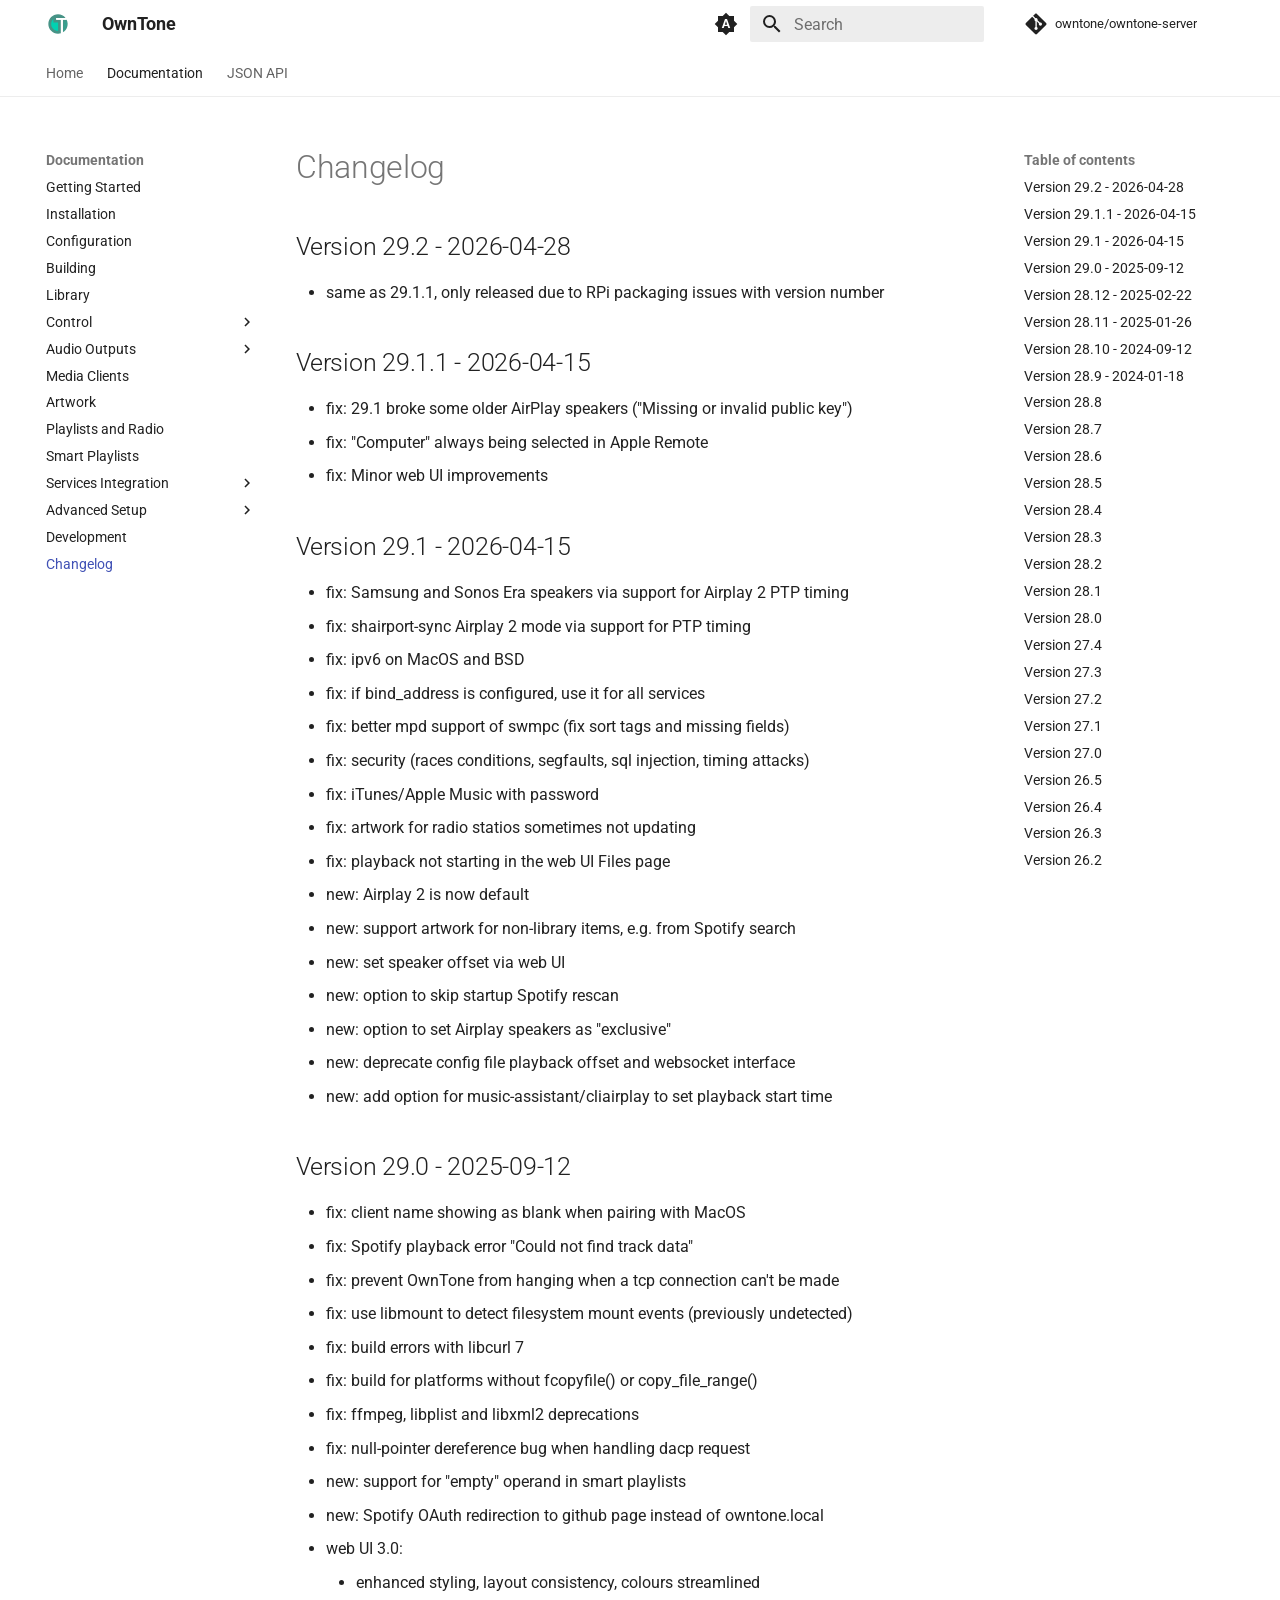
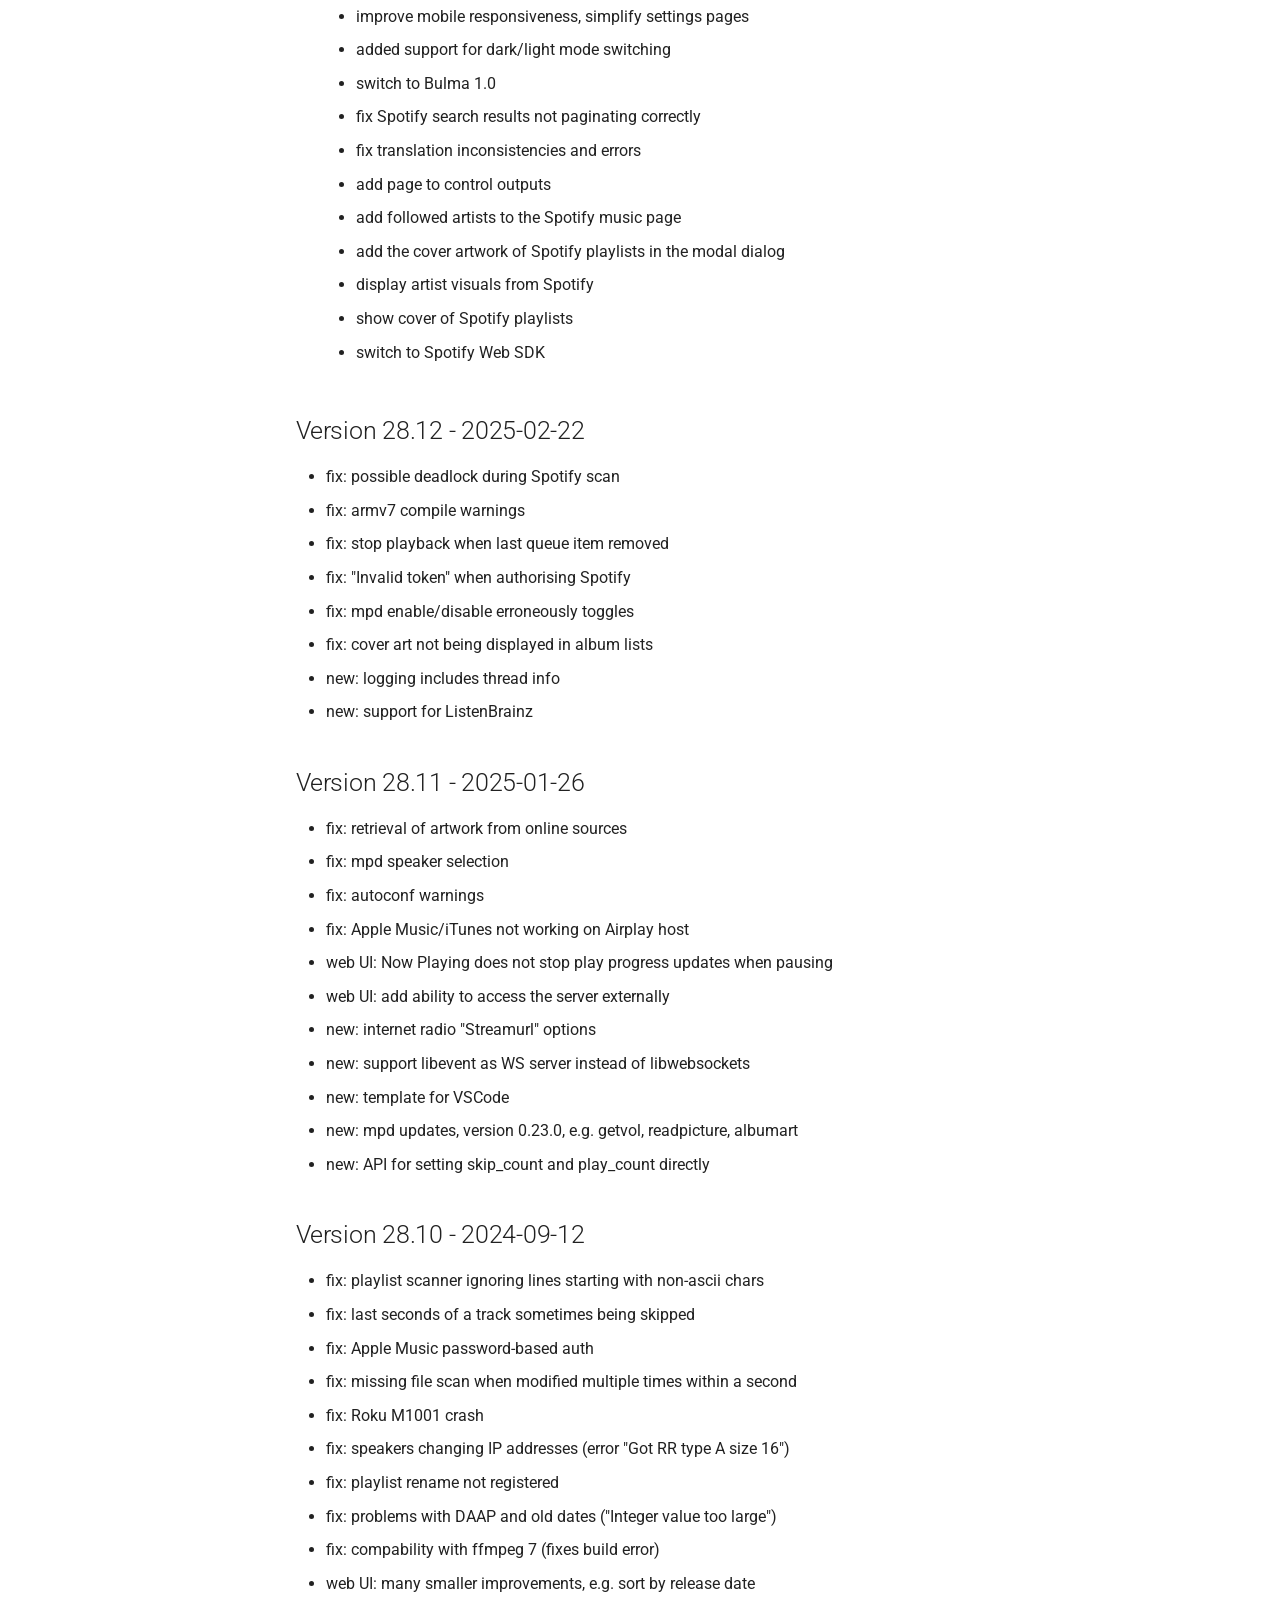
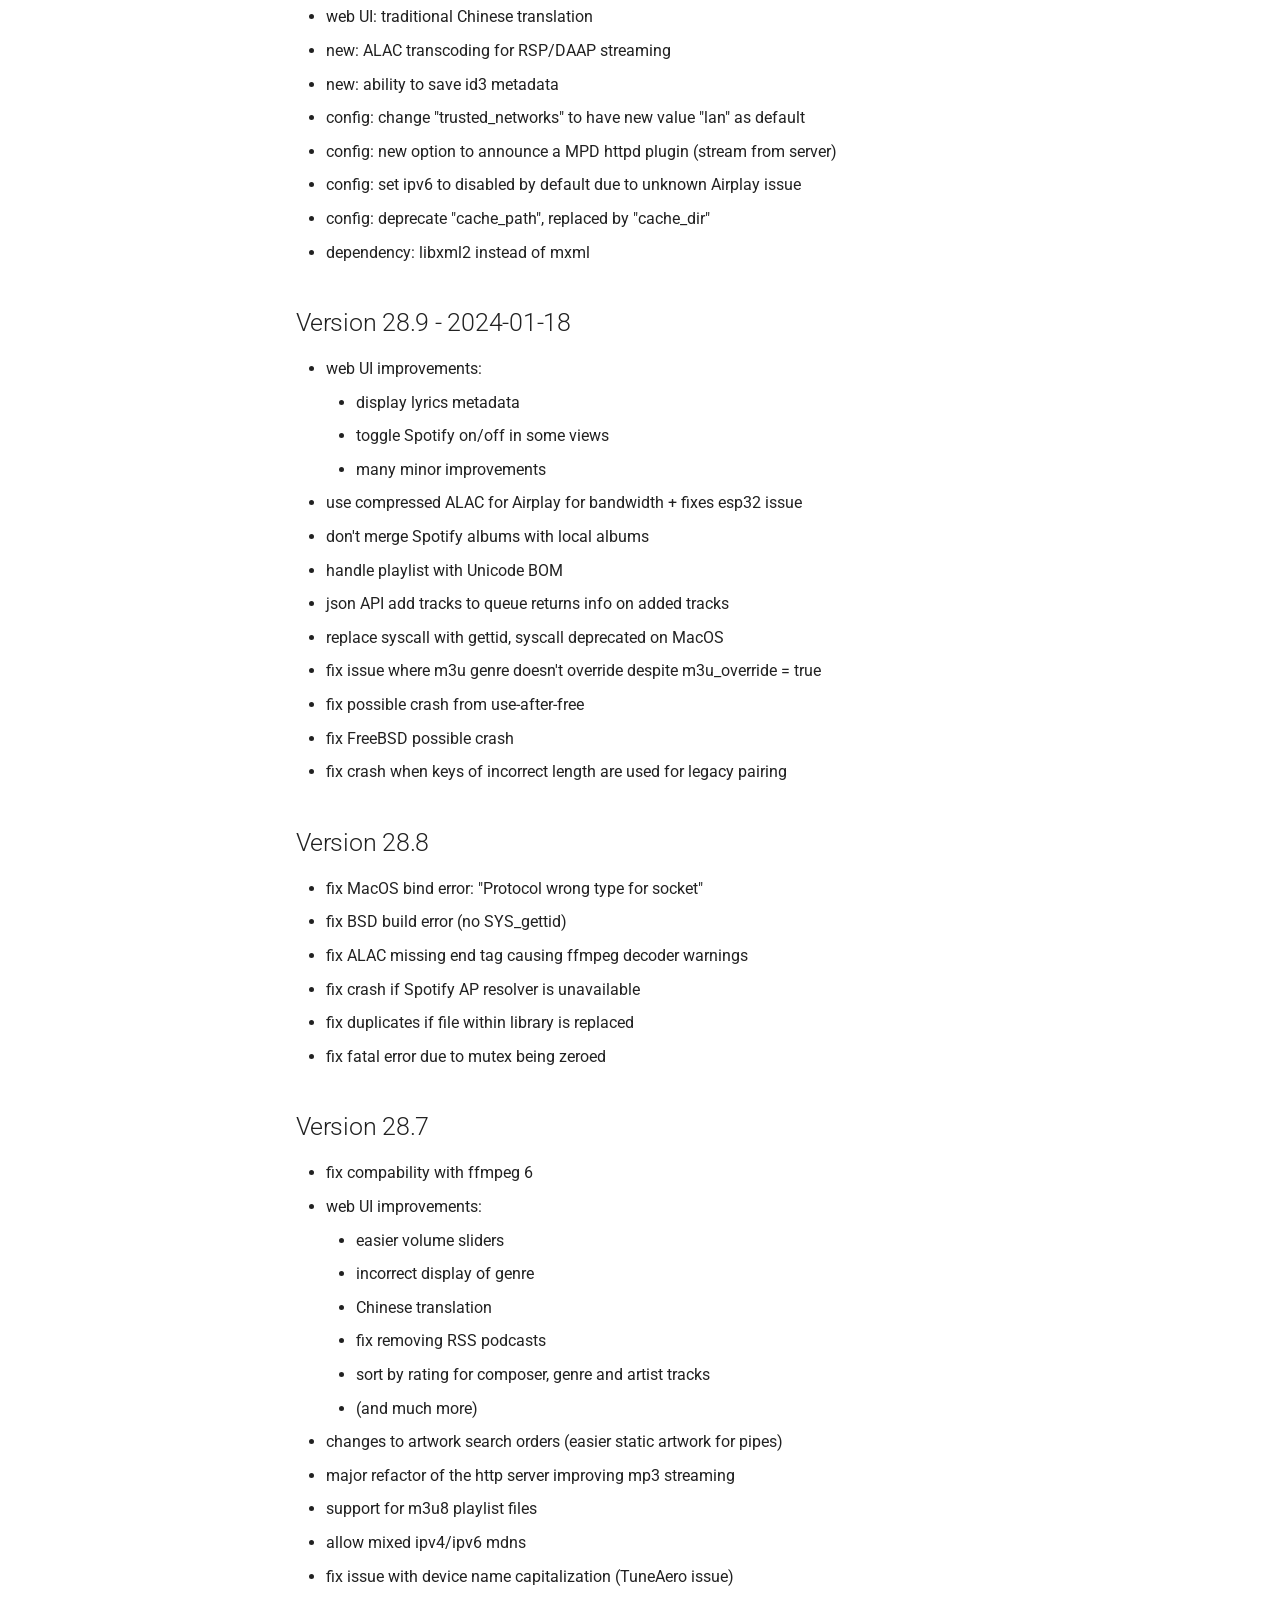
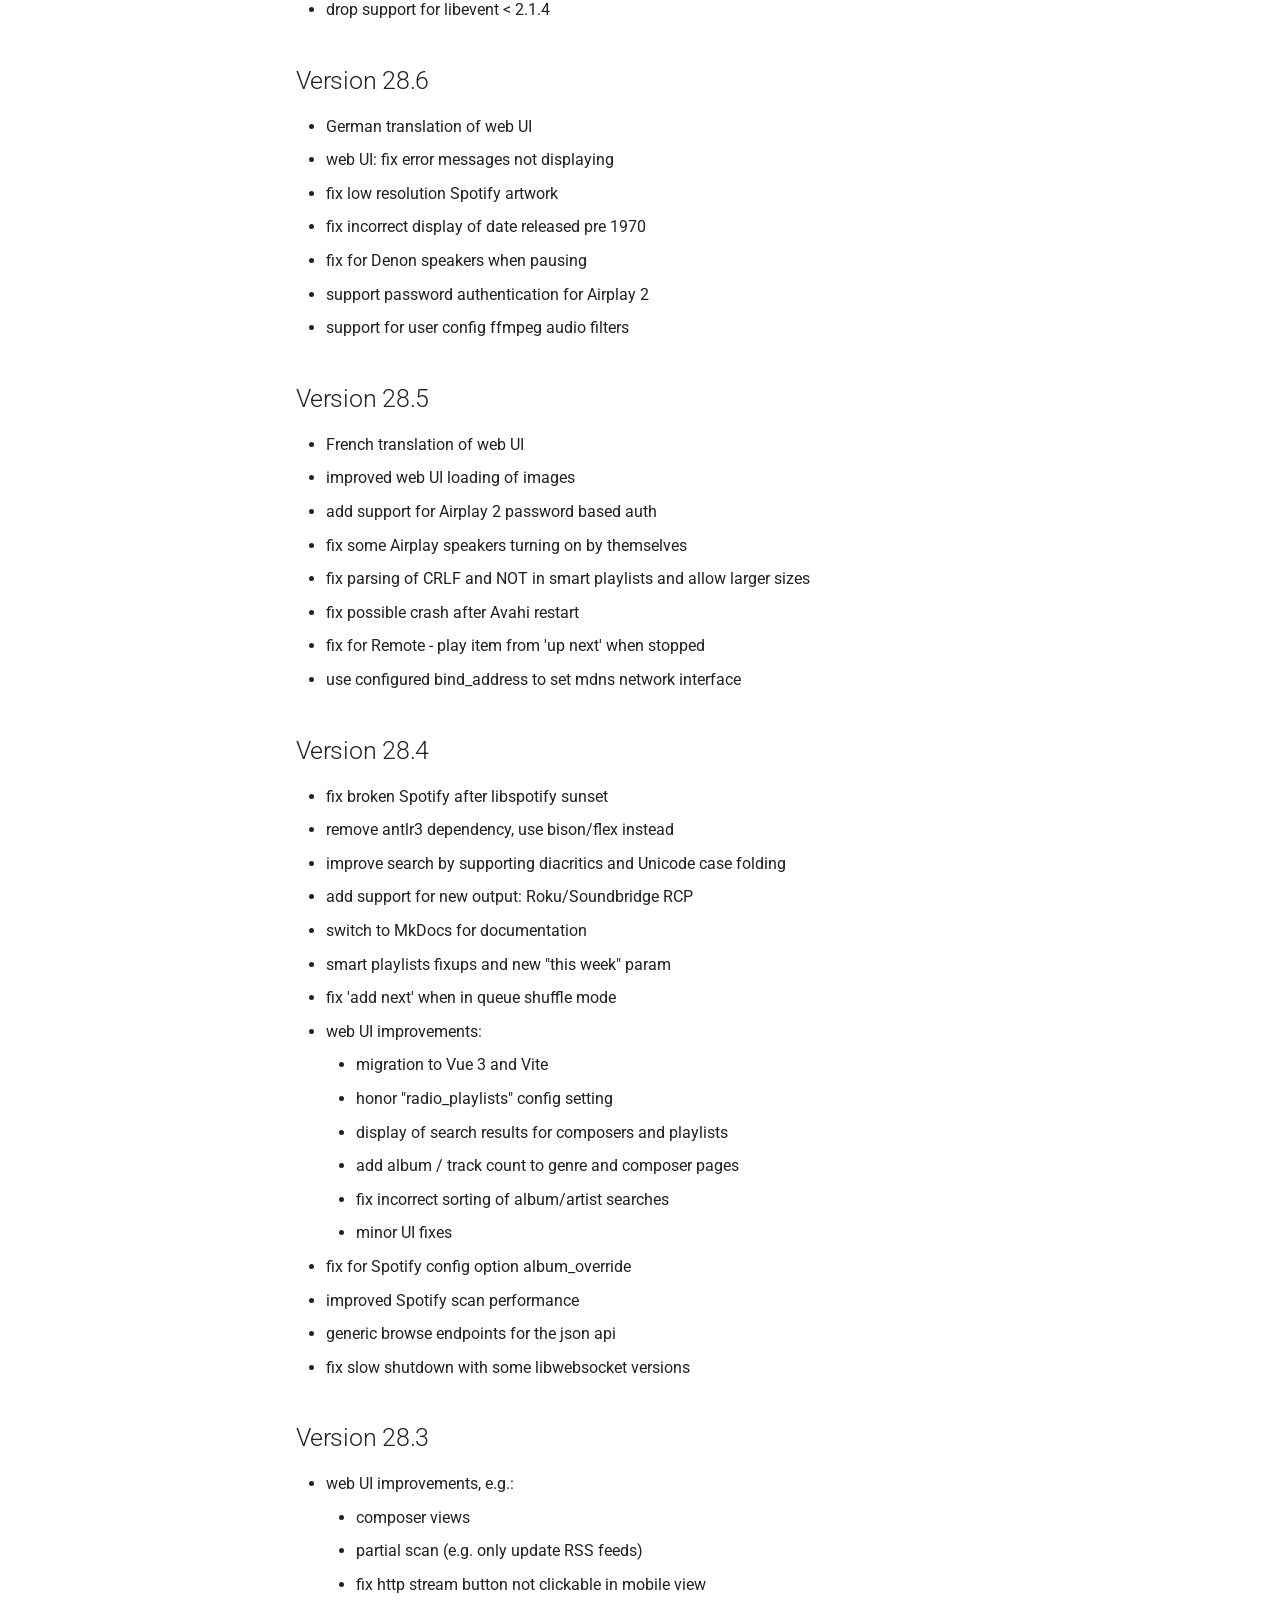
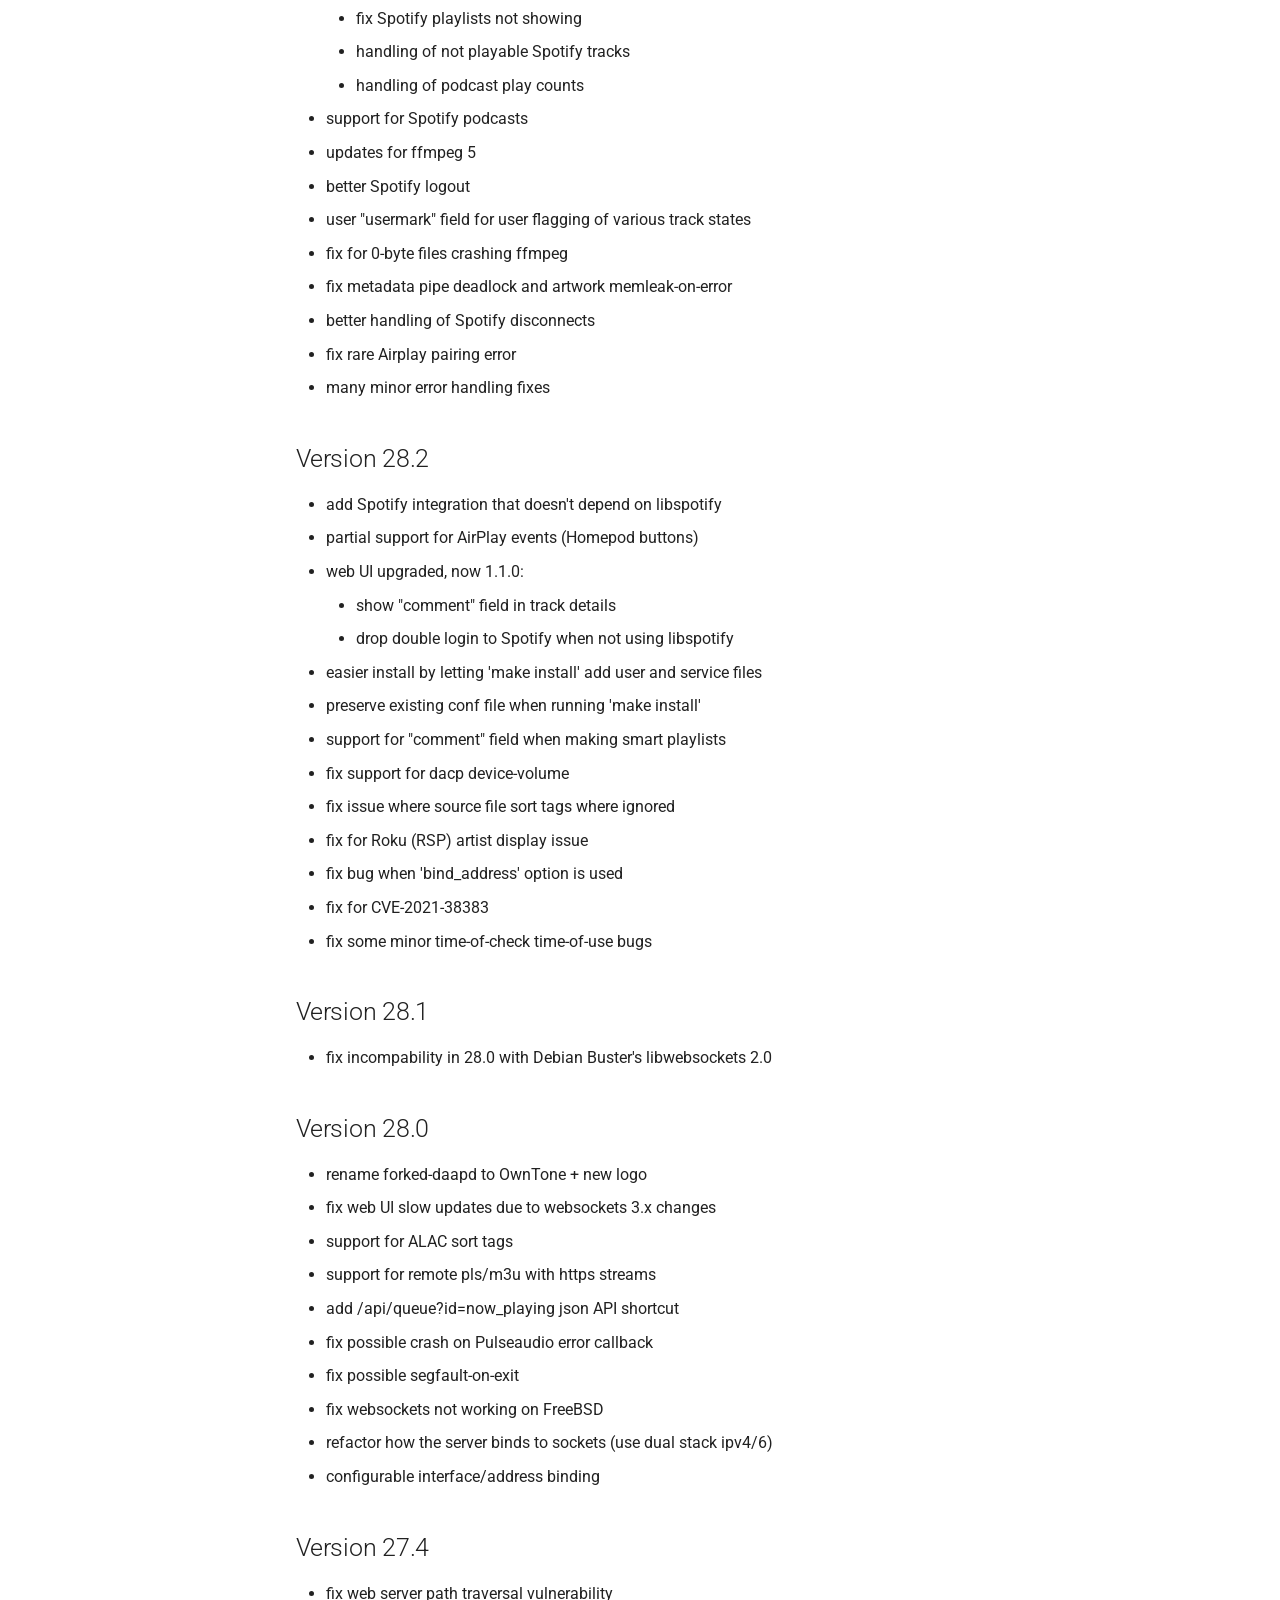
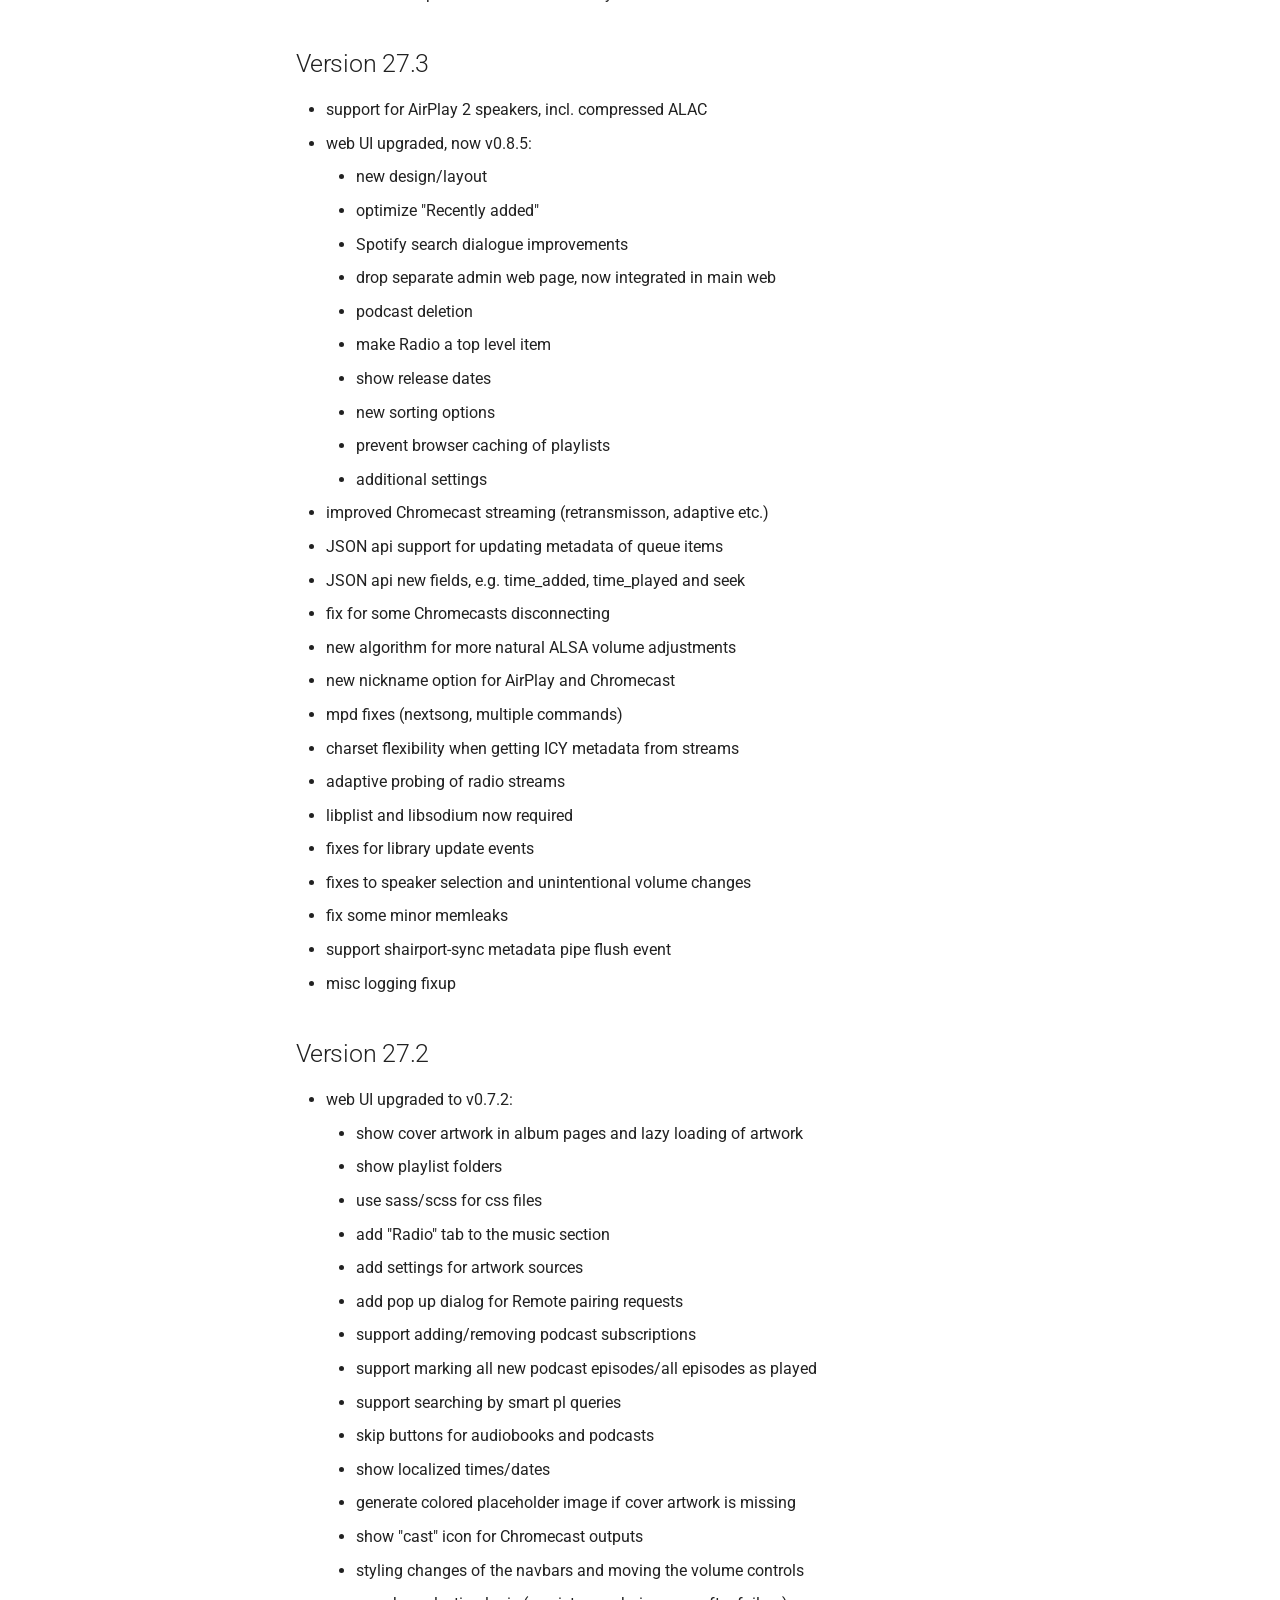
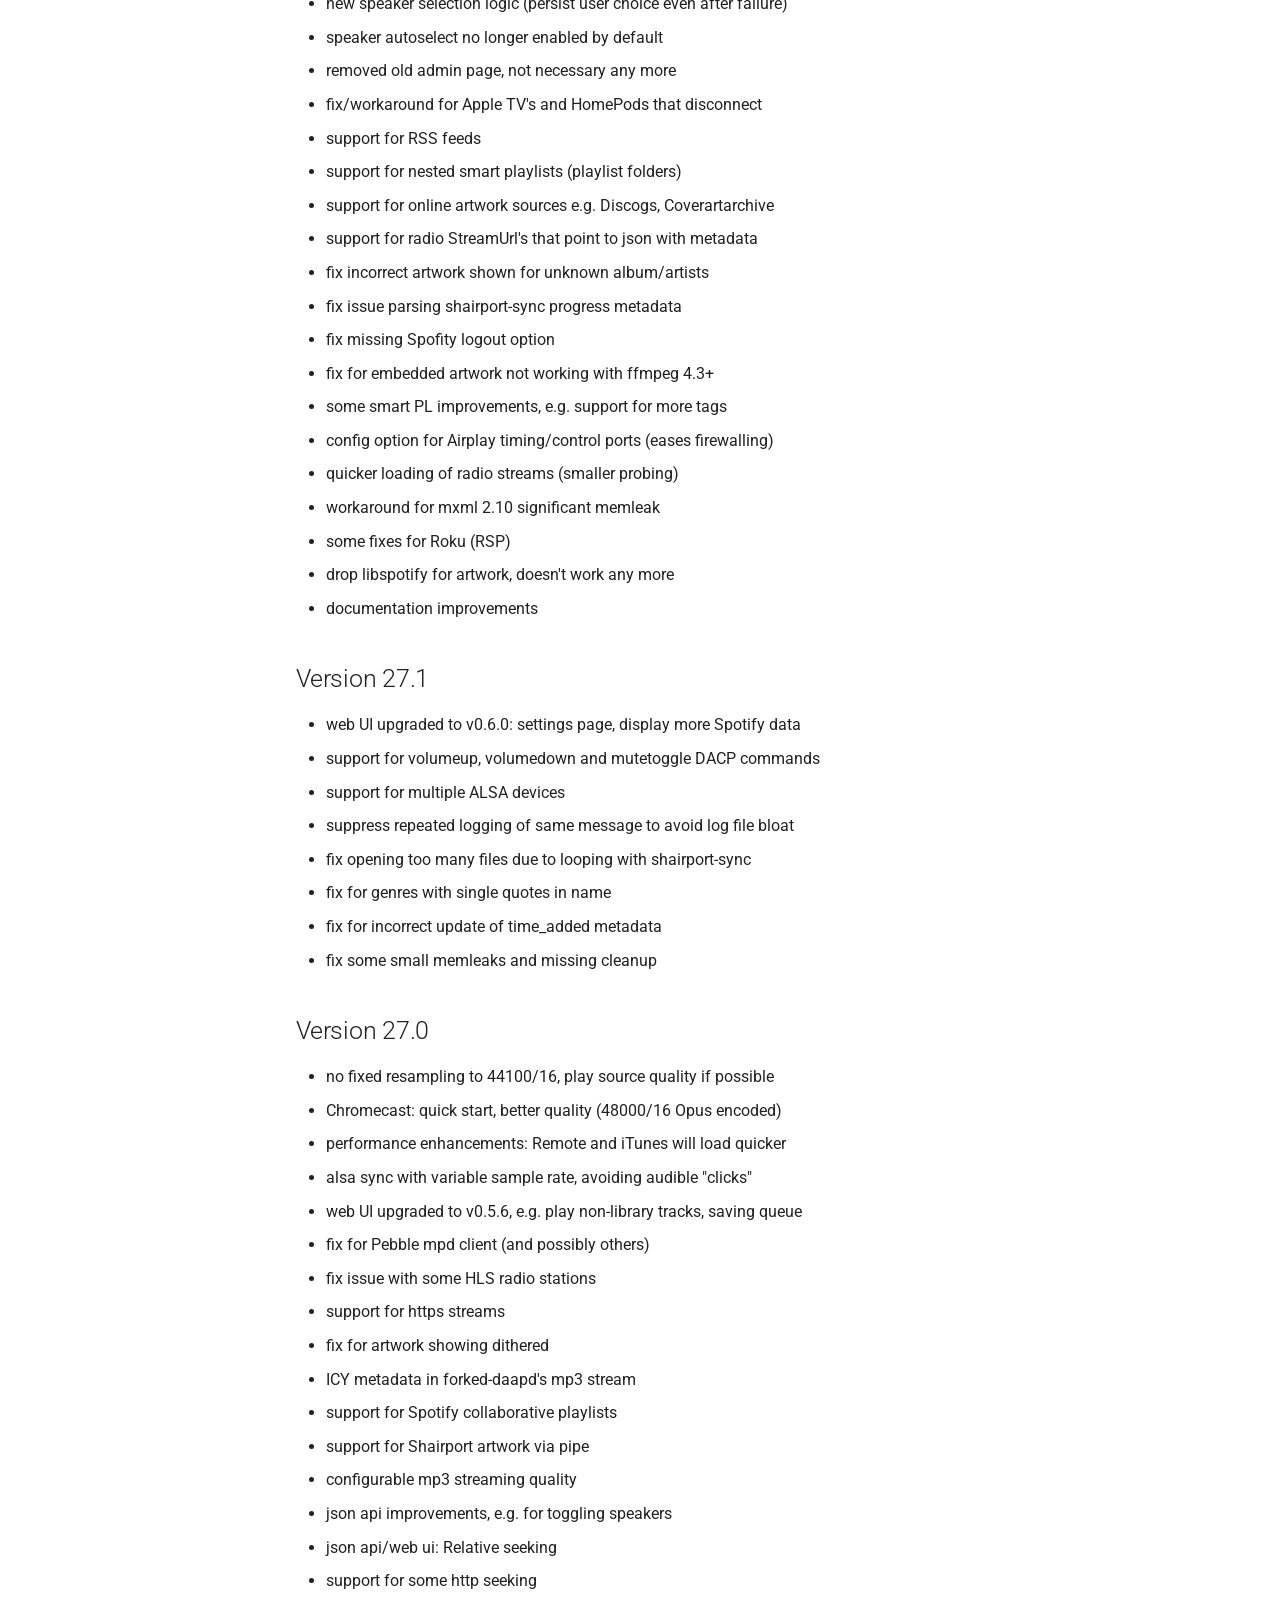
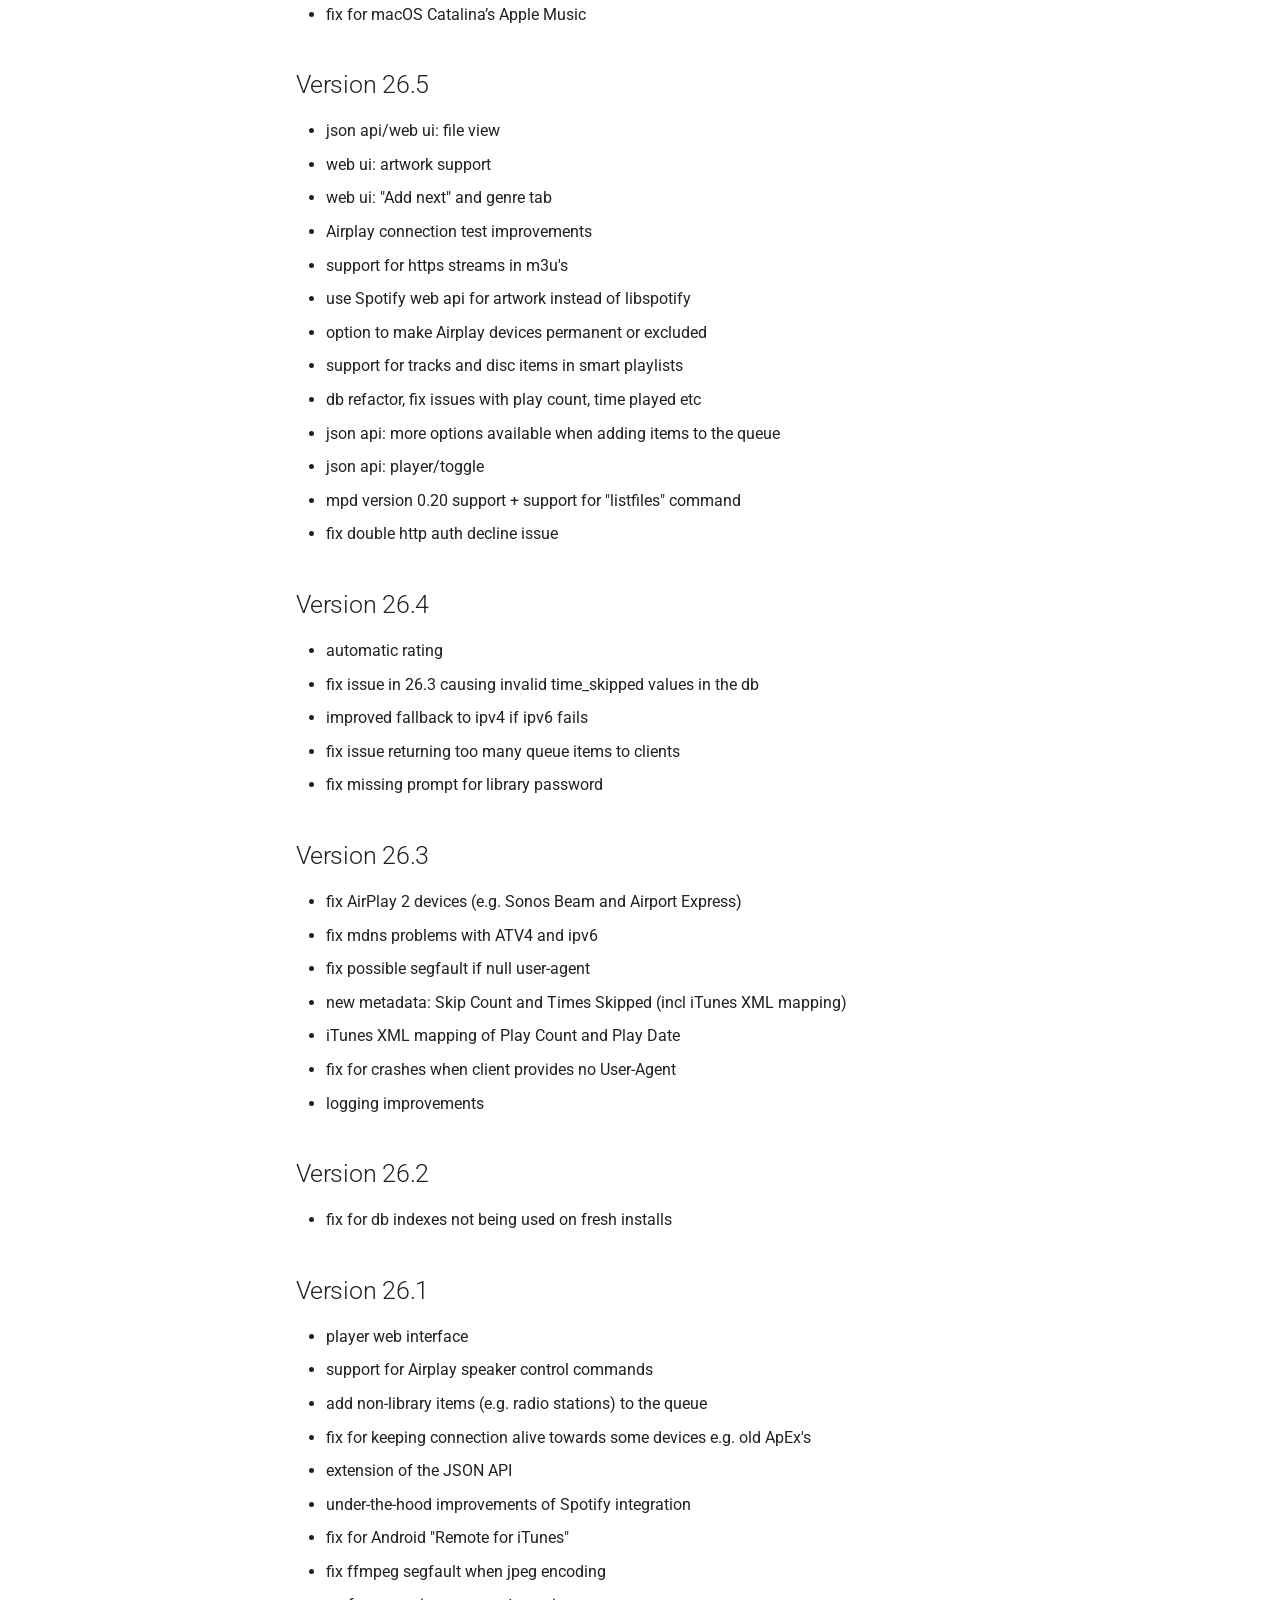
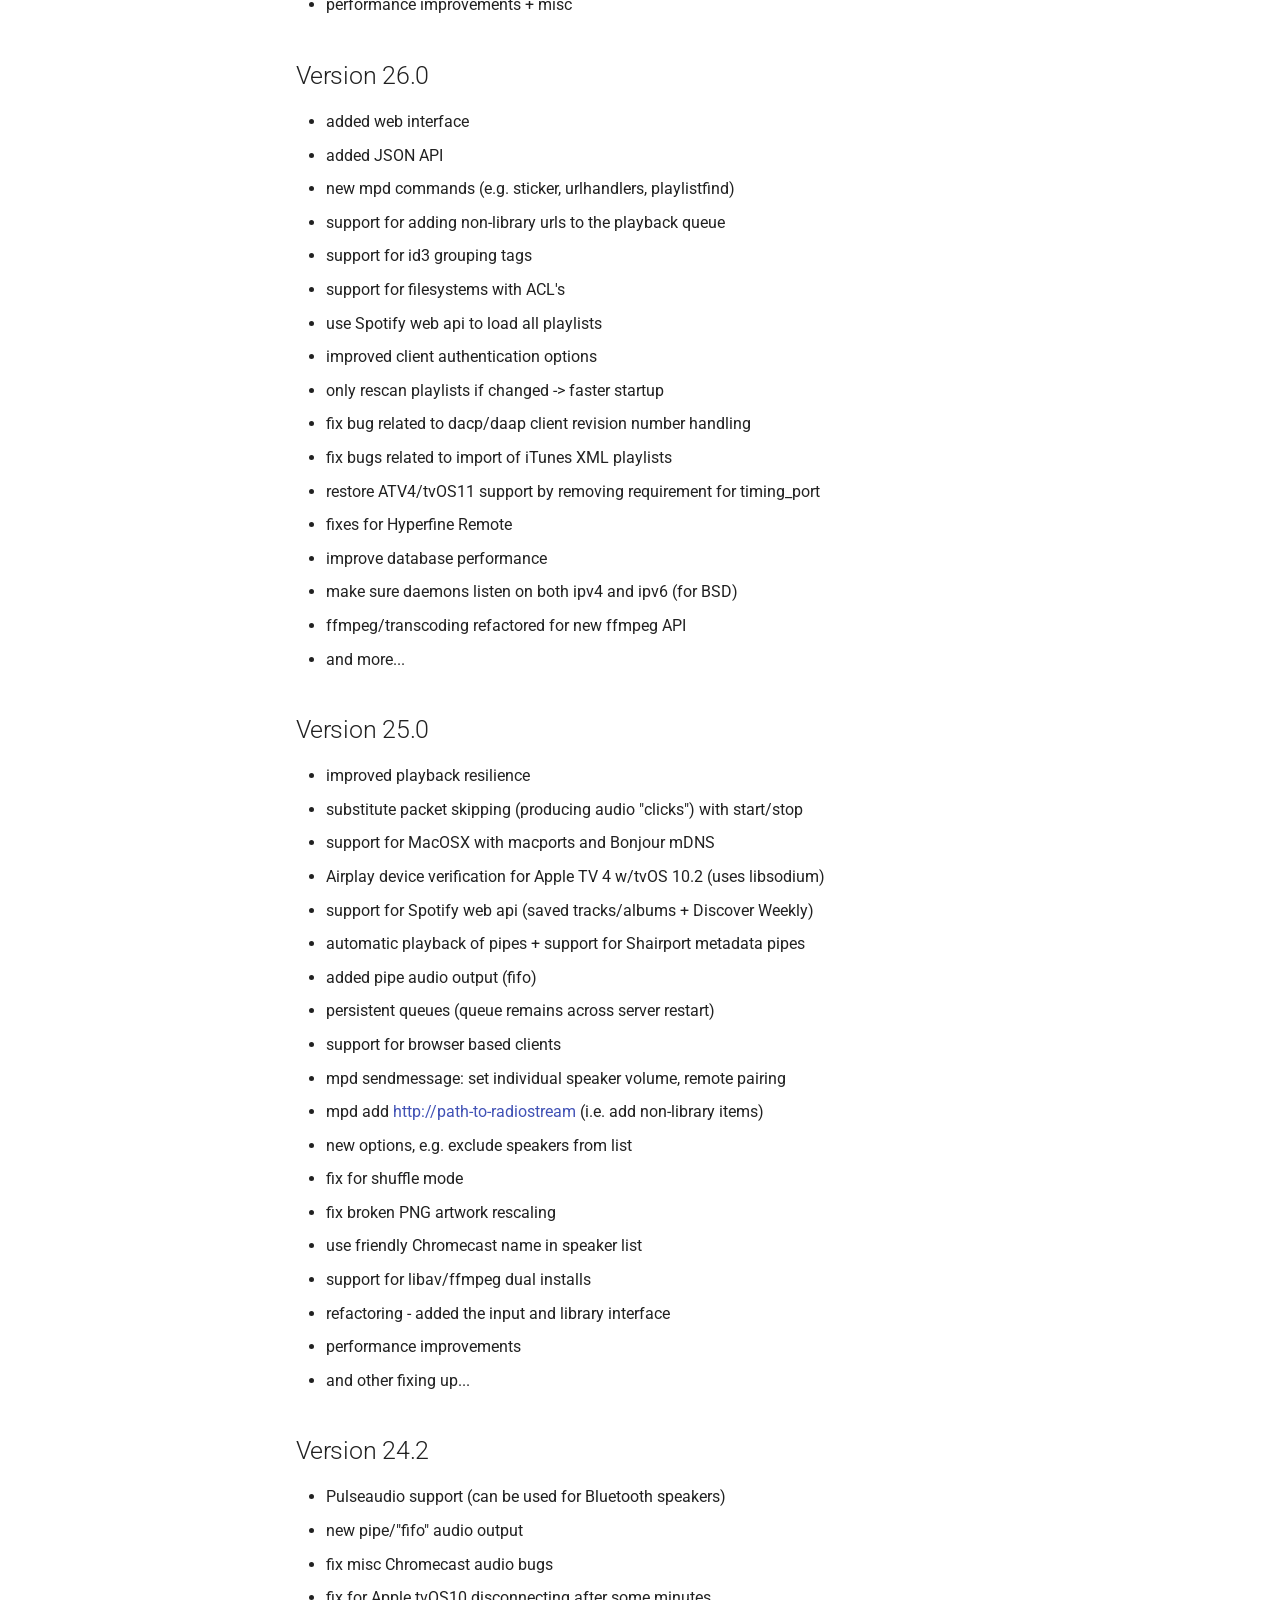
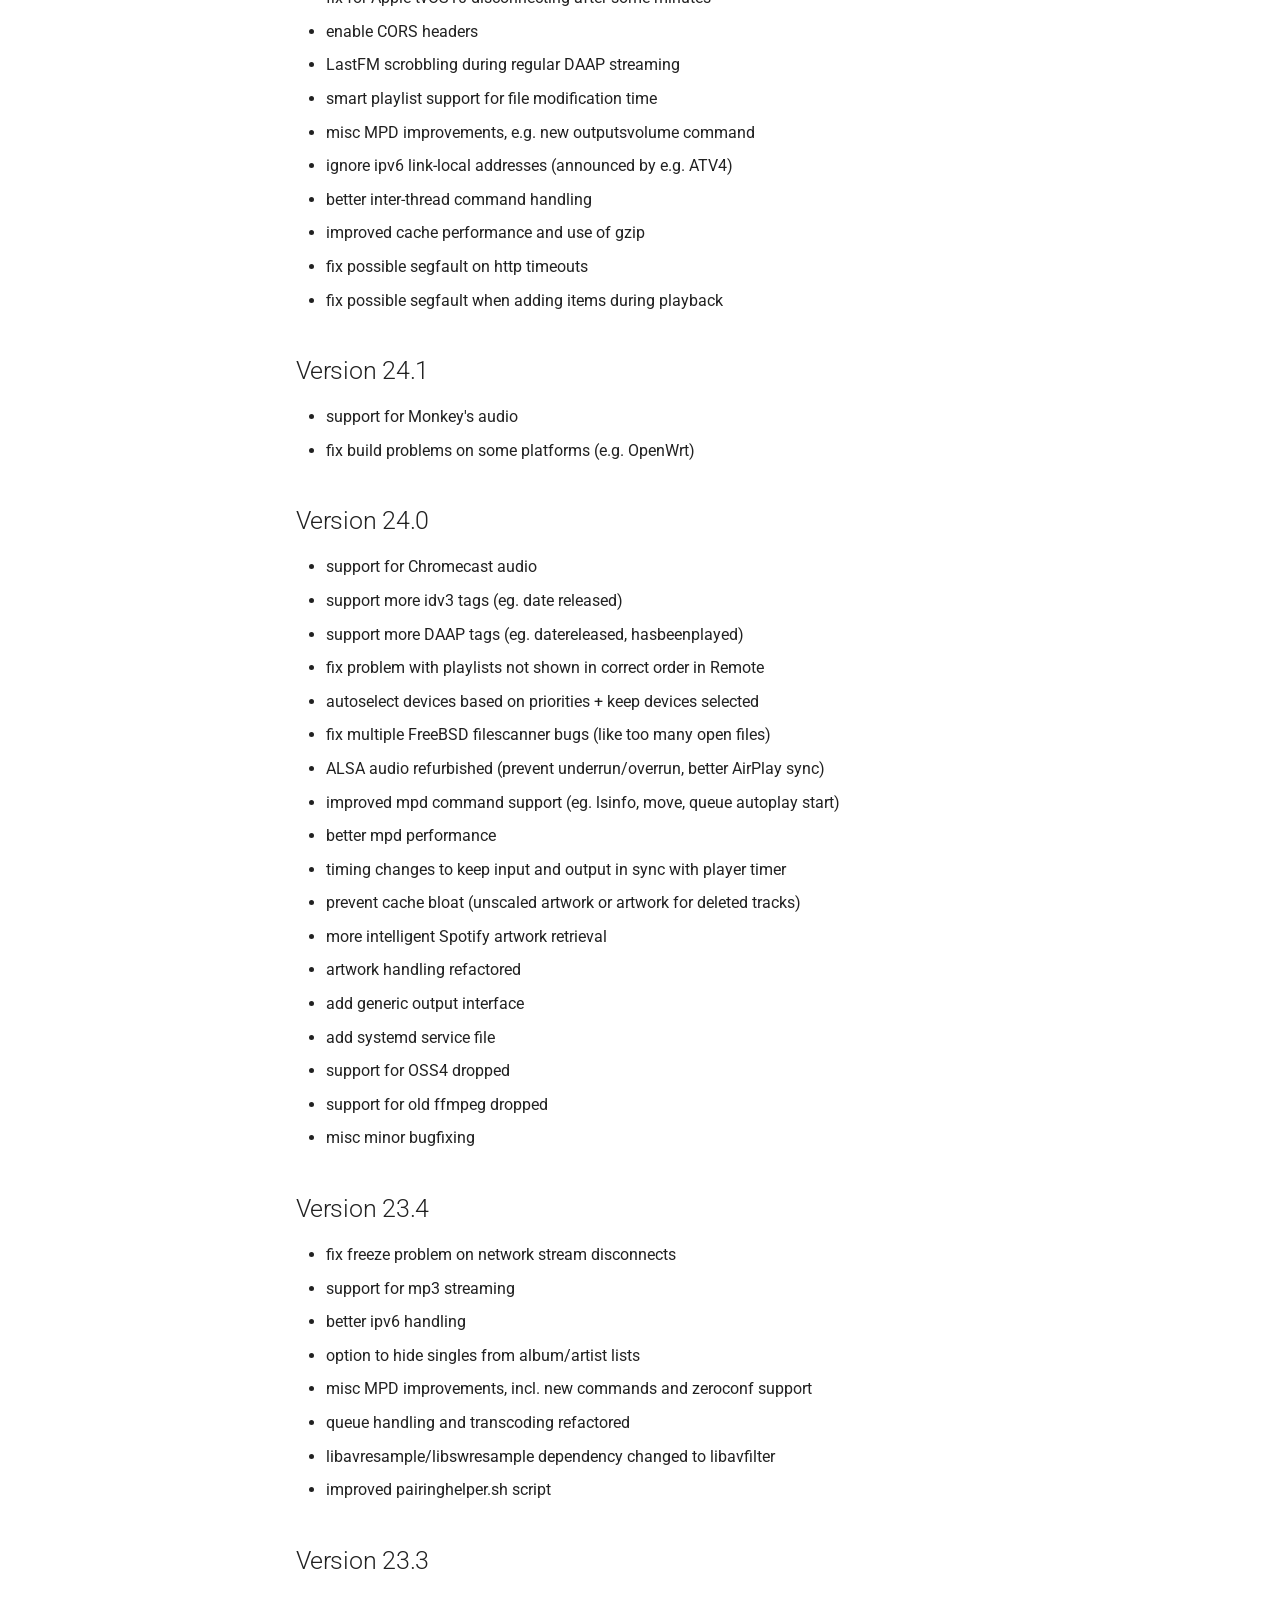
==== changelog/index.html @ acc7a537 "Deployed 43bc752 with MkDocs version: 1.6.1" ====
<!doctype html><html lang=en class=no-js> <head><meta charset=utf-8><meta name=viewport content="width=device-width,initial-scale=1"><meta name=description content="Linux/FreeBSD DAAP (iTunes) and MPD media server with support for AirPlay devices (multiroom), Apple Remote (and compatibles), Chromecast, Spotify and internet radio. "><meta name=author content="OwnTone maintainers"><link href=https://owntone.github.io/owntone-server/changelog/ rel=canonical><link href=../development/ rel=prev><link href=../json-api/ rel=next><link rel=icon href=../assets/favicon.ico><meta name=generator content="mkdocs-1.6.1, mkdocs-material-9.7.7"><title>Changelog - OwnTone</title><link rel=stylesheet href=../assets/stylesheets/main.ec1eaa64.min.css><link rel=stylesheet href=../assets/stylesheets/palette.ab4e12ef.min.css><link rel=preconnect href=https://fonts.gstatic.com crossorigin><link rel=stylesheet href="https://fonts.googleapis.com/css?family=Roboto:300,300i,400,400i,700,700i%7CRoboto+Mono:400,400i,700,700i&display=fallback"><style>:root{--md-text-font:"Roboto";--md-code-font:"Roboto Mono"}</style><link rel=stylesheet href=../assets/extra.css><script>__md_scope=new URL("..",location),__md_hash=e=>[...e].reduce(((e,_)=>(e<<5)-e+_.charCodeAt(0)),0),__md_get=(e,_=localStorage,t=__md_scope)=>JSON.parse(_.getItem(t.pathname+"."+e)),__md_set=(e,_,t=localStorage,a=__md_scope)=>{try{t.setItem(a.pathname+"."+e,JSON.stringify(_))}catch(e){}}</script></head> <body dir=ltr data-md-color-scheme=default data-md-color-primary=indigo data-md-color-accent=indigo> <input class=md-toggle data-md-toggle=drawer type=checkbox id=__drawer autocomplete=off> <input class=md-toggle data-md-toggle=search type=checkbox id=__search autocomplete=off> <label class=md-overlay for=__drawer></label> <div data-md-component=skip> <a href=#changelog class=md-skip> Skip to content </a> </div> <div data-md-component=announce> </div> <header class=md-header data-md-component=header> <nav class="md-header__inner md-grid" aria-label=Header> <a href=.. title=OwnTone class="md-header__button md-logo" aria-label=OwnTone data-md-component=logo> <img src=../assets/logo.svg alt=logo> </a> <label class="md-header__button md-icon" for=__drawer> <svg xmlns=http://www.w3.org/2000/svg viewbox="0 0 24 24"><path d="M3 6h18v2H3zm0 5h18v2H3zm0 5h18v2H3z"/></svg> </label> <div class=md-header__title data-md-component=header-title> <div class=md-header__ellipsis> <div class=md-header__topic> <span class=md-ellipsis> OwnTone </span> </div> <div class=md-header__topic data-md-component=header-topic> <span class=md-ellipsis> Changelog </span> </div> </div> </div> <form class=md-header__option data-md-component=palette> <input class=md-option data-md-color-media=(prefers-color-scheme) data-md-color-scheme=default data-md-color-primary=indigo data-md-color-accent=indigo aria-label="Switch to light mode" type=radio name=__palette id=__palette_0> <label class="md-header__button md-icon" title="Switch to light mode" for=__palette_1 hidden> <svg xmlns=http://www.w3.org/2000/svg viewbox="0 0 24 24"><path d="m14.3 16-.7-2h-3.2l-.7 2H7.8L11 7h2l3.2 9zM20 8.69V4h-4.69L12 .69 8.69 4H4v4.69L.69 12 4 15.31V20h4.69L12 23.31 15.31 20H20v-4.69L23.31 12zm-9.15 3.96h2.3L12 9z"/></svg> </label> <input class=md-option data-md-color-media="(prefers-color-scheme: light)" data-md-color-scheme=default data-md-color-primary=white data-md-color-accent=teal aria-label="Switch to dark mode" type=radio name=__palette id=__palette_1> <label class="md-header__button md-icon" title="Switch to dark mode" for=__palette_2 hidden> <svg xmlns=http://www.w3.org/2000/svg viewbox="0 0 24 24"><path d="M12 8a4 4 0 0 0-4 4 4 4 0 0 0 4 4 4 4 0 0 0 4-4 4 4 0 0 0-4-4m0 10a6 6 0 0 1-6-6 6 6 0 0 1 6-6 6 6 0 0 1 6 6 6 6 0 0 1-6 6m8-9.31V4h-4.69L12 .69 8.69 4H4v4.69L.69 12 4 15.31V20h4.69L12 23.31 15.31 20H20v-4.69L23.31 12z"/></svg> </label> <input class=md-option data-md-color-media="(prefers-color-scheme: dark)" data-md-color-scheme=slate data-md-color-primary=black data-md-color-accent=teal aria-label="Switch to system preference" type=radio name=__palette id=__palette_2> <label class="md-header__button md-icon" title="Switch to system preference" for=__palette_0 hidden> <svg xmlns=http://www.w3.org/2000/svg viewbox="0 0 24 24"><path d="M12 18c-.89 0-1.74-.2-2.5-.55C11.56 16.5 13 14.42 13 12s-1.44-4.5-3.5-5.45C10.26 6.2 11.11 6 12 6a6 6 0 0 1 6 6 6 6 0 0 1-6 6m8-9.31V4h-4.69L12 .69 8.69 4H4v4.69L.69 12 4 15.31V20h4.69L12 23.31 15.31 20H20v-4.69L23.31 12z"/></svg> </label> </form> <script>var palette=__md_get("__palette");if(palette&&palette.color){if("(prefers-color-scheme)"===palette.color.media){var media=matchMedia("(prefers-color-scheme: light)"),input=document.querySelector(media.matches?"[data-md-color-media='(prefers-color-scheme: light)']":"[data-md-color-media='(prefers-color-scheme: dark)']");palette.color.media=input.getAttribute("data-md-color-media"),palette.color.scheme=input.getAttribute("data-md-color-scheme"),palette.color.primary=input.getAttribute("data-md-color-primary"),palette.color.accent=input.getAttribute("data-md-color-accent")}for(var[key,value]of Object.entries(palette.color))document.body.setAttribute("data-md-color-"+key,value)}</script> <label class="md-header__button md-icon" for=__search> <svg xmlns=http://www.w3.org/2000/svg viewbox="0 0 24 24"><path d="M9.5 3A6.5 6.5 0 0 1 16 9.5c0 1.61-.59 3.09-1.56 4.23l.27.27h.79l5 5-1.5 1.5-5-5v-.79l-.27-.27A6.52 6.52 0 0 1 9.5 16 6.5 6.5 0 0 1 3 9.5 6.5 6.5 0 0 1 9.5 3m0 2C7 5 5 7 5 9.5S7 14 9.5 14 14 12 14 9.5 12 5 9.5 5"/></svg> </label> <div class=md-search data-md-component=search role=dialog> <label class=md-search__overlay for=__search></label> <div class=md-search__inner role=search> <form class=md-search__form name=search> <input type=text class=md-search__input name=query aria-label=Search placeholder=Search autocapitalize=off autocorrect=off autocomplete=off spellcheck=false data-md-component=search-query required> <label class="md-search__icon md-icon" for=__search> <svg xmlns=http://www.w3.org/2000/svg viewbox="0 0 24 24"><path d="M9.5 3A6.5 6.5 0 0 1 16 9.5c0 1.61-.59 3.09-1.56 4.23l.27.27h.79l5 5-1.5 1.5-5-5v-.79l-.27-.27A6.52 6.52 0 0 1 9.5 16 6.5 6.5 0 0 1 3 9.5 6.5 6.5 0 0 1 9.5 3m0 2C7 5 5 7 5 9.5S7 14 9.5 14 14 12 14 9.5 12 5 9.5 5"/></svg> <svg xmlns=http://www.w3.org/2000/svg viewbox="0 0 24 24"><path d="M20 11v2H8l5.5 5.5-1.42 1.42L4.16 12l7.92-7.92L13.5 5.5 8 11z"/></svg> </label> <nav class=md-search__options aria-label=Search> <button type=reset class="md-search__icon md-icon" title=Clear aria-label=Clear tabindex=-1> <svg xmlns=http://www.w3.org/2000/svg viewbox="0 0 24 24"><path d="M19 6.41 17.59 5 12 10.59 6.41 5 5 6.41 10.59 12 5 17.59 6.41 19 12 13.41 17.59 19 19 17.59 13.41 12z"/></svg> </button> </nav> </form> <div class=md-search__output> <div class=md-search__scrollwrap tabindex=0 data-md-scrollfix> <div class=md-search-result data-md-component=search-result> <div class=md-search-result__meta> Initializing search </div> <ol class=md-search-result__list role=presentation></ol> </div> </div> </div> </div> </div> <div class=md-header__source> <a href=https://github.com/owntone/owntone-server title="Go to repository" class=md-source data-md-component=source> <div class="md-source__icon md-icon"> <svg xmlns=http://www.w3.org/2000/svg viewbox="0 0 448 512"><!-- Font Awesome Free 7.1.0 by @fontawesome - https://fontawesome.com License - https://fontawesome.com/license/free (Icons: CC BY 4.0, Fonts: SIL OFL 1.1, Code: MIT License) Copyright 2025 Fonticons, Inc.--><path d="M439.6 236.1 244 40.5c-5.4-5.5-12.8-8.5-20.4-8.5s-15 3-20.4 8.4L162.5 81l51.5 51.5c27.1-9.1 52.7 16.8 43.4 43.7l49.7 49.7c34.2-11.8 61.2 31 35.5 56.7-26.5 26.5-70.2-2.9-56-37.3L240.3 199v121.9c25.3 12.5 22.3 41.8 9.1 55-6.4 6.4-15.2 10.1-24.3 10.1s-17.8-3.6-24.3-10.1c-17.6-17.6-11.1-46.9 11.2-56v-123c-20.8-8.5-24.6-30.7-18.6-45L142.6 101 8.5 235.1C3 240.6 0 247.9 0 255.5s3 15 8.5 20.4l195.6 195.7c5.4 5.4 12.7 8.4 20.4 8.4s15-3 20.4-8.4l194.7-194.7c5.4-5.4 8.4-12.8 8.4-20.4s-3-15-8.4-20.4"/></svg> </div> <div class=md-source__repository> owntone/owntone-server </div> </a> </div> </nav> </header> <div class=md-container data-md-component=container> <nav class=md-tabs aria-label=Tabs data-md-component=tabs> <div class=md-grid> <ul class=md-tabs__list> <li class=md-tabs__item> <a href=.. class=md-tabs__link> Home </a> </li> <li class="md-tabs__item md-tabs__item--active"> <a href=../getting-started/ class=md-tabs__link> Documentation </a> </li> <li class=md-tabs__item> <a href=../json-api/ class=md-tabs__link> JSON API </a> </li> </ul> </div> </nav> <main class=md-main data-md-component=main> <div class="md-main__inner md-grid"> <div class="md-sidebar md-sidebar--primary" data-md-component=sidebar data-md-type=navigation> <div class=md-sidebar__scrollwrap> <div class=md-sidebar__inner> <nav class="md-nav md-nav--primary md-nav--lifted" aria-label=Navigation data-md-level=0> <label class=md-nav__title for=__drawer> <a href=.. title=OwnTone class="md-nav__button md-logo" aria-label=OwnTone data-md-component=logo> <img src=../assets/logo.svg alt=logo> </a> OwnTone </label> <div class=md-nav__source> <a href=https://github.com/owntone/owntone-server title="Go to repository" class=md-source data-md-component=source> <div class="md-source__icon md-icon"> <svg xmlns=http://www.w3.org/2000/svg viewbox="0 0 448 512"><!-- Font Awesome Free 7.1.0 by @fontawesome - https://fontawesome.com License - https://fontawesome.com/license/free (Icons: CC BY 4.0, Fonts: SIL OFL 1.1, Code: MIT License) Copyright 2025 Fonticons, Inc.--><path d="M439.6 236.1 244 40.5c-5.4-5.5-12.8-8.5-20.4-8.5s-15 3-20.4 8.4L162.5 81l51.5 51.5c27.1-9.1 52.7 16.8 43.4 43.7l49.7 49.7c34.2-11.8 61.2 31 35.5 56.7-26.5 26.5-70.2-2.9-56-37.3L240.3 199v121.9c25.3 12.5 22.3 41.8 9.1 55-6.4 6.4-15.2 10.1-24.3 10.1s-17.8-3.6-24.3-10.1c-17.6-17.6-11.1-46.9 11.2-56v-123c-20.8-8.5-24.6-30.7-18.6-45L142.6 101 8.5 235.1C3 240.6 0 247.9 0 255.5s3 15 8.5 20.4l195.6 195.7c5.4 5.4 12.7 8.4 20.4 8.4s15-3 20.4-8.4l194.7-194.7c5.4-5.4 8.4-12.8 8.4-20.4s-3-15-8.4-20.4"/></svg> </div> <div class=md-source__repository> owntone/owntone-server </div> </a> </div> <ul class=md-nav__list data-md-scrollfix> <li class=md-nav__item> <a href=.. class=md-nav__link> <span class=md-ellipsis> Home </span> </a> </li> <li class="md-nav__item md-nav__item--active md-nav__item--section md-nav__item--nested"> <input class="md-nav__toggle md-toggle " type=checkbox id=__nav_2 checked> <label class=md-nav__link for=__nav_2 id=__nav_2_label tabindex> <span class=md-ellipsis> Documentation </span> <span class="md-nav__icon md-icon"></span> </label> <nav class=md-nav data-md-level=1 aria-labelledby=__nav_2_label aria-expanded=true> <label class=md-nav__title for=__nav_2> <span class="md-nav__icon md-icon"></span> Documentation </label> <ul class=md-nav__list data-md-scrollfix> <li class=md-nav__item> <a href=../getting-started/ class=md-nav__link> <span class=md-ellipsis> Getting Started </span> </a> </li> <li class=md-nav__item> <a href=../installation/ class=md-nav__link> <span class=md-ellipsis> Installation </span> </a> </li> <li class=md-nav__item> <a href=../configuration/ class=md-nav__link> <span class=md-ellipsis> Configuration </span> </a> </li> <li class=md-nav__item> <a href=../building/ class=md-nav__link> <span class=md-ellipsis> Building </span> </a> </li> <li class=md-nav__item> <a href=../library/ class=md-nav__link> <span class=md-ellipsis> Library </span> </a> </li> <li class="md-nav__item md-nav__item--nested"> <input class="md-nav__toggle md-toggle " type=checkbox id=__nav_2_6> <label class=md-nav__link for=__nav_2_6 id=__nav_2_6_label tabindex=0> <span class=md-ellipsis> Control </span> <span class="md-nav__icon md-icon"></span> </label> <nav class=md-nav data-md-level=2 aria-labelledby=__nav_2_6_label aria-expanded=false> <label class=md-nav__title for=__nav_2_6> <span class="md-nav__icon md-icon"></span> Control </label> <ul class=md-nav__list data-md-scrollfix> <li class=md-nav__item> <a href=../control-clients/mobile/ class=md-nav__link> <span class=md-ellipsis> Mobile Device </span> </a> </li> <li class=md-nav__item> <a href=../control-clients/desktop/ class=md-nav__link> <span class=md-ellipsis> Desktop </span> </a> </li> <li class=md-nav__item> <a href=../control-clients/web/ class=md-nav__link> <span class=md-ellipsis> Browser </span> </a> </li> <li class=md-nav__item> <a href=../control-clients/cli-api/ class=md-nav__link> <span class=md-ellipsis> API and CLI </span> </a> </li> <li class=md-nav__item> <a href=../control-clients/smartwatch/ class=md-nav__link> <span class=md-ellipsis> Smartwatch </span> </a> </li> </ul> </nav> </li> <li class="md-nav__item md-nav__item--nested"> <input class="md-nav__toggle md-toggle " type=checkbox id=__nav_2_7> <label class=md-nav__link for=__nav_2_7 id=__nav_2_7_label tabindex=0> <span class=md-ellipsis> Audio Outputs </span> <span class="md-nav__icon md-icon"></span> </label> <nav class=md-nav data-md-level=2 aria-labelledby=__nav_2_7_label aria-expanded=false> <label class=md-nav__title for=__nav_2_7> <span class="md-nav__icon md-icon"></span> Audio Outputs </label> <ul class=md-nav__list data-md-scrollfix> <li class=md-nav__item> <a href=../audio-outputs/airplay/ class=md-nav__link> <span class=md-ellipsis> AirPlay </span> </a> </li> <li class=md-nav__item> <a href=../audio-outputs/chromecast/ class=md-nav__link> <span class=md-ellipsis> Chromecast </span> </a> </li> <li class=md-nav__item> <a href=../audio-outputs/local-audio/ class=md-nav__link> <span class=md-ellipsis> Local Audio </span> </a> </li> <li class=md-nav__item> <a href=../audio-outputs/mobile/ class=md-nav__link> <span class=md-ellipsis> Mobile Device </span> </a> </li> <li class=md-nav__item> <a href=../audio-outputs/web/ class=md-nav__link> <span class=md-ellipsis> Web </span> </a> </li> <li class=md-nav__item> <a href=../audio-outputs/roku/ class=md-nav__link> <span class=md-ellipsis> Roku </span> </a> </li> <li class=md-nav__item> <a href=../audio-outputs/streaming/ class=md-nav__link> <span class=md-ellipsis> Streaming </span> </a> </li> </ul> </nav> </li> <li class=md-nav__item> <a href=../media-clients/ class=md-nav__link> <span class=md-ellipsis> Media Clients </span> </a> </li> <li class=md-nav__item> <a href=../artwork/ class=md-nav__link> <span class=md-ellipsis> Artwork </span> </a> </li> <li class=md-nav__item> <a href=../playlists/ class=md-nav__link> <span class=md-ellipsis> Playlists and Radio </span> </a> </li> <li class=md-nav__item> <a href=../smart-playlists/ class=md-nav__link> <span class=md-ellipsis> Smart Playlists </span> </a> </li> <li class="md-nav__item md-nav__item--nested"> <input class="md-nav__toggle md-toggle " type=checkbox id=__nav_2_12> <label class=md-nav__link for=__nav_2_12 id=__nav_2_12_label tabindex=0> <span class=md-ellipsis> Services Integration </span> <span class="md-nav__icon md-icon"></span> </label> <nav class=md-nav data-md-level=2 aria-labelledby=__nav_2_12_label aria-expanded=false> <label class=md-nav__title for=__nav_2_12> <span class="md-nav__icon md-icon"></span> Services Integration </label> <ul class=md-nav__list data-md-scrollfix> <li class=md-nav__item> <a href=../integrations/spotify/ class=md-nav__link> <span class=md-ellipsis> Spotify </span> </a> </li> <li class=md-nav__item> <a href=../integrations/lastfm/ class=md-nav__link> <span class=md-ellipsis> LastFM </span> </a> </li> </ul> </nav> </li> <li class="md-nav__item md-nav__item--nested"> <input class="md-nav__toggle md-toggle " type=checkbox id=__nav_2_13> <label class=md-nav__link for=__nav_2_13 id=__nav_2_13_label tabindex=0> <span class=md-ellipsis> Advanced Setup </span> <span class="md-nav__icon md-icon"></span> </label> <nav class=md-nav data-md-level=2 aria-labelledby=__nav_2_13_label aria-expanded=false> <label class=md-nav__title for=__nav_2_13> <span class="md-nav__icon md-icon"></span> Advanced Setup </label> <ul class=md-nav__list data-md-scrollfix> <li class=md-nav__item> <a href=../advanced/outputs-alsa/ class=md-nav__link> <span class=md-ellipsis> ALSA </span> </a> </li> <li class=md-nav__item> <a href=../advanced/outputs-pulse/ class=md-nav__link> <span class=md-ellipsis> PulseAudio </span> </a> </li> <li class=md-nav__item> <a href=../advanced/radio-streams/ class=md-nav__link> <span class=md-ellipsis> Radio Streams </span> </a> </li> <li class=md-nav__item> <a href=../advanced/remote-access/ class=md-nav__link> <span class=md-ellipsis> Remote Access </span> </a> </li> <li class=md-nav__item> <a href=../advanced/multiple-instances/ class=md-nav__link> <span class=md-ellipsis> Multiple Instances </span> </a> </li> </ul> </nav> </li> <li class=md-nav__item> <a href=../development/ class=md-nav__link> <span class=md-ellipsis> Development </span> </a> </li> <li class="md-nav__item md-nav__item--active"> <input class="md-nav__toggle md-toggle" type=checkbox id=__toc> <label class="md-nav__link md-nav__link--active" for=__toc> <span class=md-ellipsis> Changelog </span> <span class="md-nav__icon md-icon"></span> </label> <a href=./ class="md-nav__link md-nav__link--active"> <span class=md-ellipsis> Changelog </span> </a> <nav class="md-nav md-nav--secondary" aria-label="Table of contents"> <label class=md-nav__title for=__toc> <span class="md-nav__icon md-icon"></span> Table of contents </label> <ul class=md-nav__list data-md-component=toc data-md-scrollfix> <li class=md-nav__item> <a href=#version-292-2026-04-28 class=md-nav__link> <span class=md-ellipsis> Version 29.2 - 2026-04-28 </span> </a> </li> <li class=md-nav__item> <a href=#version-2911-2026-04-15 class=md-nav__link> <span class=md-ellipsis> Version 29.1.1 - 2026-04-15 </span> </a> </li> <li class=md-nav__item> <a href=#version-291-2026-04-15 class=md-nav__link> <span class=md-ellipsis> Version 29.1 - 2026-04-15 </span> </a> </li> <li class=md-nav__item> <a href=#version-290-2025-09-12 class=md-nav__link> <span class=md-ellipsis> Version 29.0 - 2025-09-12 </span> </a> </li> <li class=md-nav__item> <a href=#version-2812-2025-02-22 class=md-nav__link> <span class=md-ellipsis> Version 28.12 - 2025-02-22 </span> </a> </li> <li class=md-nav__item> <a href=#version-2811-2025-01-26 class=md-nav__link> <span class=md-ellipsis> Version 28.11 - 2025-01-26 </span> </a> </li> <li class=md-nav__item> <a href=#version-2810-2024-09-12 class=md-nav__link> <span class=md-ellipsis> Version 28.10 - 2024-09-12 </span> </a> </li> <li class=md-nav__item> <a href=#version-289-2024-01-18 class=md-nav__link> <span class=md-ellipsis> Version 28.9 - 2024-01-18 </span> </a> </li> <li class=md-nav__item> <a href=#version-288 class=md-nav__link> <span class=md-ellipsis> Version 28.8 </span> </a> </li> <li class=md-nav__item> <a href=#version-287 class=md-nav__link> <span class=md-ellipsis> Version 28.7 </span> </a> </li> <li class=md-nav__item> <a href=#version-286 class=md-nav__link> <span class=md-ellipsis> Version 28.6 </span> </a> </li> <li class=md-nav__item> <a href=#version-285 class=md-nav__link> <span class=md-ellipsis> Version 28.5 </span> </a> </li> <li class=md-nav__item> <a href=#version-284 class=md-nav__link> <span class=md-ellipsis> Version 28.4 </span> </a> </li> <li class=md-nav__item> <a href=#version-283 class=md-nav__link> <span class=md-ellipsis> Version 28.3 </span> </a> </li> <li class=md-nav__item> <a href=#version-282 class=md-nav__link> <span class=md-ellipsis> Version 28.2 </span> </a> </li> <li class=md-nav__item> <a href=#version-281 class=md-nav__link> <span class=md-ellipsis> Version 28.1 </span> </a> </li> <li class=md-nav__item> <a href=#version-280 class=md-nav__link> <span class=md-ellipsis> Version 28.0 </span> </a> </li> <li class=md-nav__item> <a href=#version-274 class=md-nav__link> <span class=md-ellipsis> Version 27.4 </span> </a> </li> <li class=md-nav__item> <a href=#version-273 class=md-nav__link> <span class=md-ellipsis> Version 27.3 </span> </a> </li> <li class=md-nav__item> <a href=#version-272 class=md-nav__link> <span class=md-ellipsis> Version 27.2 </span> </a> </li> <li class=md-nav__item> <a href=#version-271 class=md-nav__link> <span class=md-ellipsis> Version 27.1 </span> </a> </li> <li class=md-nav__item> <a href=#version-270 class=md-nav__link> <span class=md-ellipsis> Version 27.0 </span> </a> </li> <li class=md-nav__item> <a href=#version-265 class=md-nav__link> <span class=md-ellipsis> Version 26.5 </span> </a> </li> <li class=md-nav__item> <a href=#version-264 class=md-nav__link> <span class=md-ellipsis> Version 26.4 </span> </a> </li> <li class=md-nav__item> <a href=#version-263 class=md-nav__link> <span class=md-ellipsis> Version 26.3 </span> </a> </li> <li class=md-nav__item> <a href=#version-262 class=md-nav__link> <span class=md-ellipsis> Version 26.2 </span> </a> </li> <li class=md-nav__item> <a href=#version-261 class=md-nav__link> <span class=md-ellipsis> Version 26.1 </span> </a> </li> <li class=md-nav__item> <a href=#version-260 class=md-nav__link> <span class=md-ellipsis> Version 26.0 </span> </a> </li> <li class=md-nav__item> <a href=#version-250 class=md-nav__link> <span class=md-ellipsis> Version 25.0 </span> </a> </li> <li class=md-nav__item> <a href=#version-242 class=md-nav__link> <span class=md-ellipsis> Version 24.2 </span> </a> </li> <li class=md-nav__item> <a href=#version-241 class=md-nav__link> <span class=md-ellipsis> Version 24.1 </span> </a> </li> <li class=md-nav__item> <a href=#version-240 class=md-nav__link> <span class=md-ellipsis> Version 24.0 </span> </a> </li> <li class=md-nav__item> <a href=#version-234 class=md-nav__link> <span class=md-ellipsis> Version 23.4 </span> </a> </li> <li class=md-nav__item> <a href=#version-233 class=md-nav__link> <span class=md-ellipsis> Version 23.3 </span> </a> </li> <li class=md-nav__item> <a href=#version-232 class=md-nav__link> <span class=md-ellipsis> Version 23.2 </span> </a> </li> <li class=md-nav__item> <a href=#version-231 class=md-nav__link> <span class=md-ellipsis> Version 23.1 </span> </a> </li> <li class=md-nav__item> <a href=#version-230 class=md-nav__link> <span class=md-ellipsis> Version 23.0 </span> </a> </li> <li class=md-nav__item> <a href=#version-222 class=md-nav__link> <span class=md-ellipsis> Version 22.2 </span> </a> </li> <li class=md-nav__item> <a href=#version-221 class=md-nav__link> <span class=md-ellipsis> Version 22.1 </span> </a> </li> <li class=md-nav__item> <a href=#version-220 class=md-nav__link> <span class=md-ellipsis> Version 22.0 </span> </a> </li> <li class=md-nav__item> <a href=#version-210 class=md-nav__link> <span class=md-ellipsis> Version 21.0 </span> </a> </li> <li class=md-nav__item> <a href=#version-200 class=md-nav__link> <span class=md-ellipsis> Version 20.0 </span> </a> </li> <li class=md-nav__item> <a href=#version-019 class=md-nav__link> <span class=md-ellipsis> Version 0.19 </span> </a> </li> <li class=md-nav__item> <a href=#version-018 class=md-nav__link> <span class=md-ellipsis> Version 0.18 </span> </a> </li> <li class=md-nav__item> <a href=#version-017 class=md-nav__link> <span class=md-ellipsis> Version 0.17 </span> </a> </li> <li class=md-nav__item> <a href=#version-016 class=md-nav__link> <span class=md-ellipsis> Version 0.16 </span> </a> </li> <li class=md-nav__item> <a href=#version-015 class=md-nav__link> <span class=md-ellipsis> Version 0.15 </span> </a> </li> <li class=md-nav__item> <a href=#version-014 class=md-nav__link> <span class=md-ellipsis> Version 0.14 </span> </a> </li> <li class=md-nav__item> <a href=#version-013 class=md-nav__link> <span class=md-ellipsis> Version 0.13 </span> </a> </li> <li class=md-nav__item> <a href=#version-012 class=md-nav__link> <span class=md-ellipsis> Version 0.12 </span> </a> </li> <li class=md-nav__item> <a href=#version-011 class=md-nav__link> <span class=md-ellipsis> Version 0.11 </span> </a> </li> <li class=md-nav__item> <a href=#version-010 class=md-nav__link> <span class=md-ellipsis> Version 0.10 </span> </a> </li> </ul> </nav> </li> </ul> </nav> </li> <li class=md-nav__item> <a href=../json-api/ class=md-nav__link> <span class=md-ellipsis> JSON API </span> </a> </li> </ul> </nav> </div> </div> </div> <div class="md-sidebar md-sidebar--secondary" data-md-component=sidebar data-md-type=toc> <div class=md-sidebar__scrollwrap> <div class=md-sidebar__inner> <nav class="md-nav md-nav--secondary" aria-label="Table of contents"> <label class=md-nav__title for=__toc> <span class="md-nav__icon md-icon"></span> Table of contents </label> <ul class=md-nav__list data-md-component=toc data-md-scrollfix> <li class=md-nav__item> <a href=#version-292-2026-04-28 class=md-nav__link> <span class=md-ellipsis> Version 29.2 - 2026-04-28 </span> </a> </li> <li class=md-nav__item> <a href=#version-2911-2026-04-15 class=md-nav__link> <span class=md-ellipsis> Version 29.1.1 - 2026-04-15 </span> </a> </li> <li class=md-nav__item> <a href=#version-291-2026-04-15 class=md-nav__link> <span class=md-ellipsis> Version 29.1 - 2026-04-15 </span> </a> </li> <li class=md-nav__item> <a href=#version-290-2025-09-12 class=md-nav__link> <span class=md-ellipsis> Version 29.0 - 2025-09-12 </span> </a> </li> <li class=md-nav__item> <a href=#version-2812-2025-02-22 class=md-nav__link> <span class=md-ellipsis> Version 28.12 - 2025-02-22 </span> </a> </li> <li class=md-nav__item> <a href=#version-2811-2025-01-26 class=md-nav__link> <span class=md-ellipsis> Version 28.11 - 2025-01-26 </span> </a> </li> <li class=md-nav__item> <a href=#version-2810-2024-09-12 class=md-nav__link> <span class=md-ellipsis> Version 28.10 - 2024-09-12 </span> </a> </li> <li class=md-nav__item> <a href=#version-289-2024-01-18 class=md-nav__link> <span class=md-ellipsis> Version 28.9 - 2024-01-18 </span> </a> </li> <li class=md-nav__item> <a href=#version-288 class=md-nav__link> <span class=md-ellipsis> Version 28.8 </span> </a> </li> <li class=md-nav__item> <a href=#version-287 class=md-nav__link> <span class=md-ellipsis> Version 28.7 </span> </a> </li> <li class=md-nav__item> <a href=#version-286 class=md-nav__link> <span class=md-ellipsis> Version 28.6 </span> </a> </li> <li class=md-nav__item> <a href=#version-285 class=md-nav__link> <span class=md-ellipsis> Version 28.5 </span> </a> </li> <li class=md-nav__item> <a href=#version-284 class=md-nav__link> <span class=md-ellipsis> Version 28.4 </span> </a> </li> <li class=md-nav__item> <a href=#version-283 class=md-nav__link> <span class=md-ellipsis> Version 28.3 </span> </a> </li> <li class=md-nav__item> <a href=#version-282 class=md-nav__link> <span class=md-ellipsis> Version 28.2 </span> </a> </li> <li class=md-nav__item> <a href=#version-281 class=md-nav__link> <span class=md-ellipsis> Version 28.1 </span> </a> </li> <li class=md-nav__item> <a href=#version-280 class=md-nav__link> <span class=md-ellipsis> Version 28.0 </span> </a> </li> <li class=md-nav__item> <a href=#version-274 class=md-nav__link> <span class=md-ellipsis> Version 27.4 </span> </a> </li> <li class=md-nav__item> <a href=#version-273 class=md-nav__link> <span class=md-ellipsis> Version 27.3 </span> </a> </li> <li class=md-nav__item> <a href=#version-272 class=md-nav__link> <span class=md-ellipsis> Version 27.2 </span> </a> </li> <li class=md-nav__item> <a href=#version-271 class=md-nav__link> <span class=md-ellipsis> Version 27.1 </span> </a> </li> <li class=md-nav__item> <a href=#version-270 class=md-nav__link> <span class=md-ellipsis> Version 27.0 </span> </a> </li> <li class=md-nav__item> <a href=#version-265 class=md-nav__link> <span class=md-ellipsis> Version 26.5 </span> </a> </li> <li class=md-nav__item> <a href=#version-264 class=md-nav__link> <span class=md-ellipsis> Version 26.4 </span> </a> </li> <li class=md-nav__item> <a href=#version-263 class=md-nav__link> <span class=md-ellipsis> Version 26.3 </span> </a> </li> <li class=md-nav__item> <a href=#version-262 class=md-nav__link> <span class=md-ellipsis> Version 26.2 </span> </a> </li> <li class=md-nav__item> <a href=#version-261 class=md-nav__link> <span class=md-ellipsis> Version 26.1 </span> </a> </li> <li class=md-nav__item> <a href=#version-260 class=md-nav__link> <span class=md-ellipsis> Version 26.0 </span> </a> </li> <li class=md-nav__item> <a href=#version-250 class=md-nav__link> <span class=md-ellipsis> Version 25.0 </span> </a> </li> <li class=md-nav__item> <a href=#version-242 class=md-nav__link> <span class=md-ellipsis> Version 24.2 </span> </a> </li> <li class=md-nav__item> <a href=#version-241 class=md-nav__link> <span class=md-ellipsis> Version 24.1 </span> </a> </li> <li class=md-nav__item> <a href=#version-240 class=md-nav__link> <span class=md-ellipsis> Version 24.0 </span> </a> </li> <li class=md-nav__item> <a href=#version-234 class=md-nav__link> <span class=md-ellipsis> Version 23.4 </span> </a> </li> <li class=md-nav__item> <a href=#version-233 class=md-nav__link> <span class=md-ellipsis> Version 23.3 </span> </a> </li> <li class=md-nav__item> <a href=#version-232 class=md-nav__link> <span class=md-ellipsis> Version 23.2 </span> </a> </li> <li class=md-nav__item> <a href=#version-231 class=md-nav__link> <span class=md-ellipsis> Version 23.1 </span> </a> </li> <li class=md-nav__item> <a href=#version-230 class=md-nav__link> <span class=md-ellipsis> Version 23.0 </span> </a> </li> <li class=md-nav__item> <a href=#version-222 class=md-nav__link> <span class=md-ellipsis> Version 22.2 </span> </a> </li> <li class=md-nav__item> <a href=#version-221 class=md-nav__link> <span class=md-ellipsis> Version 22.1 </span> </a> </li> <li class=md-nav__item> <a href=#version-220 class=md-nav__link> <span class=md-ellipsis> Version 22.0 </span> </a> </li> <li class=md-nav__item> <a href=#version-210 class=md-nav__link> <span class=md-ellipsis> Version 21.0 </span> </a> </li> <li class=md-nav__item> <a href=#version-200 class=md-nav__link> <span class=md-ellipsis> Version 20.0 </span> </a> </li> <li class=md-nav__item> <a href=#version-019 class=md-nav__link> <span class=md-ellipsis> Version 0.19 </span> </a> </li> <li class=md-nav__item> <a href=#version-018 class=md-nav__link> <span class=md-ellipsis> Version 0.18 </span> </a> </li> <li class=md-nav__item> <a href=#version-017 class=md-nav__link> <span class=md-ellipsis> Version 0.17 </span> </a> </li> <li class=md-nav__item> <a href=#version-016 class=md-nav__link> <span class=md-ellipsis> Version 0.16 </span> </a> </li> <li class=md-nav__item> <a href=#version-015 class=md-nav__link> <span class=md-ellipsis> Version 0.15 </span> </a> </li> <li class=md-nav__item> <a href=#version-014 class=md-nav__link> <span class=md-ellipsis> Version 0.14 </span> </a> </li> <li class=md-nav__item> <a href=#version-013 class=md-nav__link> <span class=md-ellipsis> Version 0.13 </span> </a> </li> <li class=md-nav__item> <a href=#version-012 class=md-nav__link> <span class=md-ellipsis> Version 0.12 </span> </a> </li> <li class=md-nav__item> <a href=#version-011 class=md-nav__link> <span class=md-ellipsis> Version 0.11 </span> </a> </li> <li class=md-nav__item> <a href=#version-010 class=md-nav__link> <span class=md-ellipsis> Version 0.10 </span> </a> </li> </ul> </nav> </div> </div> </div> <div class=md-content data-md-component=content> <article class="md-content__inner md-typeset"> <h1 id=changelog>Changelog<a class=headerlink href=#changelog title="Permanent link">&para;</a></h1> <h2 id=version-292-2026-04-28>Version 29.2 - 2026-04-28<a class=headerlink href=#version-292-2026-04-28 title="Permanent link">&para;</a></h2> <ul> <li>same as 29.1.1, only released due to RPi packaging issues with version number</li> </ul> <h2 id=version-2911-2026-04-15>Version 29.1.1 - 2026-04-15<a class=headerlink href=#version-2911-2026-04-15 title="Permanent link">&para;</a></h2> <ul> <li>fix: 29.1 broke some older AirPlay speakers ("Missing or invalid public key")</li> <li>fix: "Computer" always being selected in Apple Remote</li> <li>fix: Minor web UI improvements</li> </ul> <h2 id=version-291-2026-04-15>Version 29.1 - 2026-04-15<a class=headerlink href=#version-291-2026-04-15 title="Permanent link">&para;</a></h2> <ul> <li>fix: Samsung and Sonos Era speakers via support for Airplay 2 PTP timing</li> <li>fix: shairport-sync Airplay 2 mode via support for PTP timing</li> <li>fix: ipv6 on MacOS and BSD</li> <li>fix: if bind_address is configured, use it for all services</li> <li>fix: better mpd support of swmpc (fix sort tags and missing fields)</li> <li>fix: security (races conditions, segfaults, sql injection, timing attacks)</li> <li>fix: iTunes/Apple Music with password</li> <li>fix: artwork for radio statios sometimes not updating</li> <li>fix: playback not starting in the web UI Files page</li> <li>new: Airplay 2 is now default</li> <li>new: support artwork for non-library items, e.g. from Spotify search</li> <li>new: set speaker offset via web UI</li> <li>new: option to skip startup Spotify rescan</li> <li>new: option to set Airplay speakers as "exclusive"</li> <li>new: deprecate config file playback offset and websocket interface</li> <li>new: add option for music-assistant/cliairplay to set playback start time</li> </ul> <h2 id=version-290-2025-09-12>Version 29.0 - 2025-09-12<a class=headerlink href=#version-290-2025-09-12 title="Permanent link">&para;</a></h2> <ul> <li>fix: client name showing as blank when pairing with MacOS</li> <li>fix: Spotify playback error "Could not find track data"</li> <li>fix: prevent OwnTone from hanging when a tcp connection can't be made</li> <li>fix: use libmount to detect filesystem mount events (previously undetected)</li> <li>fix: build errors with libcurl 7</li> <li>fix: build for platforms without fcopyfile() or copy_file_range()</li> <li>fix: ffmpeg, libplist and libxml2 deprecations</li> <li>fix: null-pointer dereference bug when handling dacp request</li> <li>new: support for "empty" operand in smart playlists</li> <li>new: Spotify OAuth redirection to github page instead of owntone.local</li> <li>web UI 3.0:<ul> <li>enhanced styling, layout consistency, colours streamlined</li> <li>improve mobile responsiveness, simplify settings pages</li> <li>added support for dark/light mode switching</li> <li>switch to Bulma 1.0</li> <li>fix Spotify search results not paginating correctly</li> <li>fix translation inconsistencies and errors</li> <li>add page to control outputs</li> <li>add followed artists to the Spotify music page</li> <li>add the cover artwork of Spotify playlists in the modal dialog</li> <li>display artist visuals from Spotify</li> <li>show cover of Spotify playlists</li> <li>switch to Spotify Web SDK</li> </ul> </li> </ul> <h2 id=version-2812-2025-02-22>Version 28.12 - 2025-02-22<a class=headerlink href=#version-2812-2025-02-22 title="Permanent link">&para;</a></h2> <ul> <li>fix: possible deadlock during Spotify scan</li> <li>fix: armv7 compile warnings</li> <li>fix: stop playback when last queue item removed</li> <li>fix: "Invalid token" when authorising Spotify</li> <li>fix: mpd enable/disable erroneously toggles</li> <li>fix: cover art not being displayed in album lists</li> <li>new: logging includes thread info</li> <li>new: support for ListenBrainz</li> </ul> <h2 id=version-2811-2025-01-26>Version 28.11 - 2025-01-26<a class=headerlink href=#version-2811-2025-01-26 title="Permanent link">&para;</a></h2> <ul> <li>fix: retrieval of artwork from online sources</li> <li>fix: mpd speaker selection</li> <li>fix: autoconf warnings</li> <li>fix: Apple Music/iTunes not working on Airplay host</li> <li>web UI: Now Playing does not stop play progress updates when pausing</li> <li>web UI: add ability to access the server externally</li> <li>new: internet radio "Streamurl" options</li> <li>new: support libevent as WS server instead of libwebsockets</li> <li>new: template for VSCode</li> <li>new: mpd updates, version 0.23.0, e.g. getvol, readpicture, albumart</li> <li>new: API for setting skip_count and play_count directly</li> </ul> <h2 id=version-2810-2024-09-12>Version 28.10 - 2024-09-12<a class=headerlink href=#version-2810-2024-09-12 title="Permanent link">&para;</a></h2> <ul> <li>fix: playlist scanner ignoring lines starting with non-ascii chars</li> <li>fix: last seconds of a track sometimes being skipped</li> <li>fix: Apple Music password-based auth</li> <li>fix: missing file scan when modified multiple times within a second</li> <li>fix: Roku M1001 crash</li> <li>fix: speakers changing IP addresses (error "Got RR type A size 16")</li> <li>fix: playlist rename not registered</li> <li>fix: problems with DAAP and old dates ("Integer value too large")</li> <li>fix: compability with ffmpeg 7 (fixes build error)</li> <li>web UI: many smaller improvements, e.g. sort by release date</li> <li>web UI: traditional Chinese translation</li> <li>new: ALAC transcoding for RSP/DAAP streaming</li> <li>new: ability to save id3 metadata</li> <li>config: change "trusted_networks" to have new value "lan" as default</li> <li>config: new option to announce a MPD httpd plugin (stream from server)</li> <li>config: set ipv6 to disabled by default due to unknown Airplay issue</li> <li>config: deprecate "cache_path", replaced by "cache_dir"</li> <li>dependency: libxml2 instead of mxml</li> </ul> <h2 id=version-289-2024-01-18>Version 28.9 - 2024-01-18<a class=headerlink href=#version-289-2024-01-18 title="Permanent link">&para;</a></h2> <ul> <li>web UI improvements:<ul> <li>display lyrics metadata</li> <li>toggle Spotify on/off in some views</li> <li>many minor improvements</li> </ul> </li> <li>use compressed ALAC for Airplay for bandwidth + fixes esp32 issue</li> <li>don't merge Spotify albums with local albums</li> <li>handle playlist with Unicode BOM</li> <li>json API add tracks to queue returns info on added tracks</li> <li>replace syscall with gettid, syscall deprecated on MacOS</li> <li>fix issue where m3u genre doesn't override despite m3u_override = true</li> <li>fix possible crash from use-after-free</li> <li>fix FreeBSD possible crash</li> <li>fix crash when keys of incorrect length are used for legacy pairing</li> </ul> <h2 id=version-288>Version 28.8<a class=headerlink href=#version-288 title="Permanent link">&para;</a></h2> <ul> <li>fix MacOS bind error: "Protocol wrong type for socket"</li> <li>fix BSD build error (no SYS_gettid)</li> <li>fix ALAC missing end tag causing ffmpeg decoder warnings</li> <li>fix crash if Spotify AP resolver is unavailable</li> <li>fix duplicates if file within library is replaced</li> <li>fix fatal error due to mutex being zeroed</li> </ul> <h2 id=version-287>Version 28.7<a class=headerlink href=#version-287 title="Permanent link">&para;</a></h2> <ul> <li>fix compability with ffmpeg 6</li> <li>web UI improvements:<ul> <li>easier volume sliders</li> <li>incorrect display of genre</li> <li>Chinese translation</li> <li>fix removing RSS podcasts</li> <li>sort by rating for composer, genre and artist tracks</li> <li>(and much more)</li> </ul> </li> <li>changes to artwork search orders (easier static artwork for pipes)</li> <li>major refactor of the http server improving mp3 streaming</li> <li>support for m3u8 playlist files</li> <li>allow mixed ipv4/ipv6 mdns</li> <li>fix issue with device name capitalization (TuneAero issue)</li> <li>drop support for libevent &lt; 2.1.4</li> </ul> <h2 id=version-286>Version 28.6<a class=headerlink href=#version-286 title="Permanent link">&para;</a></h2> <ul> <li>German translation of web UI</li> <li>web UI: fix error messages not displaying</li> <li>fix low resolution Spotify artwork</li> <li>fix incorrect display of date released pre 1970</li> <li>fix for Denon speakers when pausing</li> <li>support password authentication for Airplay 2</li> <li>support for user config ffmpeg audio filters</li> </ul> <h2 id=version-285>Version 28.5<a class=headerlink href=#version-285 title="Permanent link">&para;</a></h2> <ul> <li>French translation of web UI</li> <li>improved web UI loading of images</li> <li>add support for Airplay 2 password based auth</li> <li>fix some Airplay speakers turning on by themselves</li> <li>fix parsing of CRLF and NOT in smart playlists and allow larger sizes</li> <li>fix possible crash after Avahi restart</li> <li>fix for Remote - play item from 'up next' when stopped</li> <li>use configured bind_address to set mdns network interface</li> </ul> <h2 id=version-284>Version 28.4<a class=headerlink href=#version-284 title="Permanent link">&para;</a></h2> <ul> <li>fix broken Spotify after libspotify sunset</li> <li>remove antlr3 dependency, use bison/flex instead</li> <li>improve search by supporting diacritics and Unicode case folding</li> <li>add support for new output: Roku/Soundbridge RCP</li> <li>switch to MkDocs for documentation</li> <li>smart playlists fixups and new "this week" param</li> <li>fix 'add next' when in queue shuffle mode</li> <li>web UI improvements:<ul> <li>migration to Vue 3 and Vite</li> <li>honor "radio_playlists" config setting</li> <li>display of search results for composers and playlists</li> <li>add album / track count to genre and composer pages</li> <li>fix incorrect sorting of album/artist searches</li> <li>minor UI fixes</li> </ul> </li> <li>fix for Spotify config option album_override</li> <li>improved Spotify scan performance</li> <li>generic browse endpoints for the json api</li> <li>fix slow shutdown with some libwebsocket versions</li> </ul> <h2 id=version-283>Version 28.3<a class=headerlink href=#version-283 title="Permanent link">&para;</a></h2> <ul> <li>web UI improvements, e.g.:<ul> <li>composer views</li> <li>partial scan (e.g. only update RSS feeds)</li> <li>fix http stream button not clickable in mobile view</li> <li>fix Spotify playlists not showing</li> <li>handling of not playable Spotify tracks</li> <li>handling of podcast play counts</li> </ul> </li> <li>support for Spotify podcasts</li> <li>updates for ffmpeg 5</li> <li>better Spotify logout</li> <li>user "usermark" field for user flagging of various track states</li> <li>fix for 0-byte files crashing ffmpeg</li> <li>fix metadata pipe deadlock and artwork memleak-on-error</li> <li>better handling of Spotify disconnects</li> <li>fix rare Airplay pairing error</li> <li>many minor error handling fixes</li> </ul> <h2 id=version-282>Version 28.2<a class=headerlink href=#version-282 title="Permanent link">&para;</a></h2> <ul> <li>add Spotify integration that doesn't depend on libspotify</li> <li>partial support for AirPlay events (Homepod buttons)</li> <li>web UI upgraded, now 1.1.0:<ul> <li>show "comment" field in track details</li> <li>drop double login to Spotify when not using libspotify</li> </ul> </li> <li>easier install by letting 'make install' add user and service files</li> <li>preserve existing conf file when running 'make install'</li> <li>support for "comment" field when making smart playlists</li> <li>fix support for dacp device-volume</li> <li>fix issue where source file sort tags where ignored</li> <li>fix for Roku (RSP) artist display issue</li> <li>fix bug when 'bind_address' option is used</li> <li>fix for CVE-2021-38383</li> <li>fix some minor time-of-check time-of-use bugs</li> </ul> <h2 id=version-281>Version 28.1<a class=headerlink href=#version-281 title="Permanent link">&para;</a></h2> <ul> <li>fix incompability in 28.0 with Debian Buster's libwebsockets 2.0</li> </ul> <h2 id=version-280>Version 28.0<a class=headerlink href=#version-280 title="Permanent link">&para;</a></h2> <ul> <li>rename forked-daapd to OwnTone + new logo</li> <li>fix web UI slow updates due to websockets 3.x changes</li> <li>support for ALAC sort tags</li> <li>support for remote pls/m3u with https streams</li> <li>add /api/queue?id=now_playing json API shortcut</li> <li>fix possible crash on Pulseaudio error callback</li> <li>fix possible segfault-on-exit</li> <li>fix websockets not working on FreeBSD</li> <li>refactor how the server binds to sockets (use dual stack ipv4/6)</li> <li>configurable interface/address binding</li> </ul> <h2 id=version-274>Version 27.4<a class=headerlink href=#version-274 title="Permanent link">&para;</a></h2> <ul> <li>fix web server path traversal vulnerability</li> </ul> <h2 id=version-273>Version 27.3<a class=headerlink href=#version-273 title="Permanent link">&para;</a></h2> <ul> <li>support for AirPlay 2 speakers, incl. compressed ALAC</li> <li>web UI upgraded, now v0.8.5:<ul> <li>new design/layout</li> <li>optimize "Recently added"</li> <li>Spotify search dialogue improvements</li> <li>drop separate admin web page, now integrated in main web</li> <li>podcast deletion</li> <li>make Radio a top level item</li> <li>show release dates</li> <li>new sorting options</li> <li>prevent browser caching of playlists</li> <li>additional settings</li> </ul> </li> <li>improved Chromecast streaming (retransmisson, adaptive etc.)</li> <li>JSON api support for updating metadata of queue items</li> <li>JSON api new fields, e.g. time_added, time_played and seek</li> <li>fix for some Chromecasts disconnecting</li> <li>new algorithm for more natural ALSA volume adjustments</li> <li>new nickname option for AirPlay and Chromecast</li> <li>mpd fixes (nextsong, multiple commands)</li> <li>charset flexibility when getting ICY metadata from streams</li> <li>adaptive probing of radio streams</li> <li>libplist and libsodium now required</li> <li>fixes for library update events</li> <li>fixes to speaker selection and unintentional volume changes</li> <li>fix some minor memleaks</li> <li>support shairport-sync metadata pipe flush event</li> <li>misc logging fixup</li> </ul> <h2 id=version-272>Version 27.2<a class=headerlink href=#version-272 title="Permanent link">&para;</a></h2> <ul> <li>web UI upgraded to v0.7.2:<ul> <li>show cover artwork in album pages and lazy loading of artwork</li> <li>show playlist folders</li> <li>use sass/scss for css files</li> <li>add "Radio" tab to the music section</li> <li>add settings for artwork sources</li> <li>add pop up dialog for Remote pairing requests</li> <li>support adding/removing podcast subscriptions</li> <li>support marking all new podcast episodes/all episodes as played</li> <li>support searching by smart pl queries</li> <li>skip buttons for audiobooks and podcasts</li> <li>show localized times/dates</li> <li>generate colored placeholder image if cover artwork is missing</li> <li>show "cast" icon for Chromecast outputs</li> <li>styling changes of the navbars and moving the volume controls</li> </ul> </li> <li>new speaker selection logic (persist user choice even after failure)</li> <li>speaker autoselect no longer enabled by default</li> <li>removed old admin page, not necessary any more</li> <li>fix/workaround for Apple TV's and HomePods that disconnect</li> <li>support for RSS feeds</li> <li>support for nested smart playlists (playlist folders)</li> <li>support for online artwork sources e.g. Discogs, Coverartarchive</li> <li>support for radio StreamUrl's that point to json with metadata</li> <li>fix incorrect artwork shown for unknown album/artists</li> <li>fix issue parsing shairport-sync progress metadata</li> <li>fix missing Spofity logout option</li> <li>fix for embedded artwork not working with ffmpeg 4.3+</li> <li>some smart PL improvements, e.g. support for more tags</li> <li>config option for Airplay timing/control ports (eases firewalling)</li> <li>quicker loading of radio streams (smaller probing)</li> <li>workaround for mxml 2.10 significant memleak</li> <li>some fixes for Roku (RSP)</li> <li>drop libspotify for artwork, doesn't work any more</li> <li>documentation improvements</li> </ul> <h2 id=version-271>Version 27.1<a class=headerlink href=#version-271 title="Permanent link">&para;</a></h2> <ul> <li>web UI upgraded to v0.6.0: settings page, display more Spotify data</li> <li>support for volumeup, volumedown and mutetoggle DACP commands</li> <li>support for multiple ALSA devices</li> <li>suppress repeated logging of same message to avoid log file bloat</li> <li>fix opening too many files due to looping with shairport-sync</li> <li>fix for genres with single quotes in name</li> <li>fix for incorrect update of time_added metadata</li> <li>fix some small memleaks and missing cleanup</li> </ul> <h2 id=version-270>Version 27.0<a class=headerlink href=#version-270 title="Permanent link">&para;</a></h2> <ul> <li>no fixed resampling to 44100/16, play source quality if possible</li> <li>Chromecast: quick start, better quality (48000/16 Opus encoded)</li> <li>performance enhancements: Remote and iTunes will load quicker</li> <li>alsa sync with variable sample rate, avoiding audible "clicks"</li> <li>web UI upgraded to v0.5.6, e.g. play non-library tracks, saving queue</li> <li>fix for Pebble mpd client (and possibly others)</li> <li>fix issue with some HLS radio stations</li> <li>support for https streams</li> <li>fix for artwork showing dithered</li> <li>ICY metadata in forked-daapd's mp3 stream</li> <li>support for Spotify collaborative playlists</li> <li>support for Shairport artwork via pipe</li> <li>configurable mp3 streaming quality</li> <li>json api improvements, e.g. for toggling speakers</li> <li>json api/web ui: Relative seeking</li> <li>support for some http seeking</li> <li>fix for macOS Catalina’s Apple Music</li> </ul> <h2 id=version-265>Version 26.5<a class=headerlink href=#version-265 title="Permanent link">&para;</a></h2> <ul> <li>json api/web ui: file view</li> <li>web ui: artwork support</li> <li>web ui: "Add next" and genre tab</li> <li>Airplay connection test improvements</li> <li>support for https streams in m3u's</li> <li>use Spotify web api for artwork instead of libspotify</li> <li>option to make Airplay devices permanent or excluded</li> <li>support for tracks and disc items in smart playlists</li> <li>db refactor, fix issues with play count, time played etc</li> <li>json api: more options available when adding items to the queue</li> <li>json api: player/toggle</li> <li>mpd version 0.20 support + support for "listfiles" command</li> <li>fix double http auth decline issue</li> </ul> <h2 id=version-264>Version 26.4<a class=headerlink href=#version-264 title="Permanent link">&para;</a></h2> <ul> <li>automatic rating</li> <li>fix issue in 26.3 causing invalid time_skipped values in the db</li> <li>improved fallback to ipv4 if ipv6 fails</li> <li>fix issue returning too many queue items to clients</li> <li>fix missing prompt for library password</li> </ul> <h2 id=version-263>Version 26.3<a class=headerlink href=#version-263 title="Permanent link">&para;</a></h2> <ul> <li>fix AirPlay 2 devices (e.g. Sonos Beam and Airport Express)</li> <li>fix mdns problems with ATV4 and ipv6</li> <li>fix possible segfault if null user-agent</li> <li>new metadata: Skip Count and Times Skipped (incl iTunes XML mapping)</li> <li>iTunes XML mapping of Play Count and Play Date</li> <li>fix for crashes when client provides no User-Agent</li> <li>logging improvements</li> </ul> <h2 id=version-262>Version 26.2<a class=headerlink href=#version-262 title="Permanent link">&para;</a></h2> <ul> <li>fix for db indexes not being used on fresh installs</li> </ul> <h2 id=version-261>Version 26.1<a class=headerlink href=#version-261 title="Permanent link">&para;</a></h2> <ul> <li>player web interface</li> <li>support for Airplay speaker control commands</li> <li>add non-library items (e.g. radio stations) to the queue</li> <li>fix for keeping connection alive towards some devices e.g. old ApEx's</li> <li>extension of the JSON API</li> <li>under-the-hood improvements of Spotify integration</li> <li>fix for Android "Remote for iTunes"</li> <li>fix ffmpeg segfault when jpeg encoding</li> <li>performance improvements + misc</li> </ul> <h2 id=version-260>Version 26.0<a class=headerlink href=#version-260 title="Permanent link">&para;</a></h2> <ul> <li>added web interface</li> <li>added JSON API</li> <li>new mpd commands (e.g. sticker, urlhandlers, playlistfind)</li> <li>support for adding non-library urls to the playback queue</li> <li>support for id3 grouping tags</li> <li>support for filesystems with ACL's</li> <li>use Spotify web api to load all playlists</li> <li>improved client authentication options</li> <li>only rescan playlists if changed -&gt; faster startup</li> <li>fix bug related to dacp/daap client revision number handling</li> <li>fix bugs related to import of iTunes XML playlists</li> <li>restore ATV4/tvOS11 support by removing requirement for timing_port</li> <li>fixes for Hyperfine Remote</li> <li>improve database performance</li> <li>make sure daemons listen on both ipv4 and ipv6 (for BSD)</li> <li>ffmpeg/transcoding refactored for new ffmpeg API</li> <li>and more...</li> </ul> <h2 id=version-250>Version 25.0<a class=headerlink href=#version-250 title="Permanent link">&para;</a></h2> <ul> <li>improved playback resilience</li> <li>substitute packet skipping (producing audio "clicks") with start/stop</li> <li>support for MacOSX with macports and Bonjour mDNS</li> <li>Airplay device verification for Apple TV 4 w/tvOS 10.2 (uses libsodium)</li> <li>support for Spotify web api (saved tracks/albums + Discover Weekly)</li> <li>automatic playback of pipes + support for Shairport metadata pipes</li> <li>added pipe audio output (fifo)</li> <li>persistent queues (queue remains across server restart)</li> <li>support for browser based clients</li> <li>mpd sendmessage: set individual speaker volume, remote pairing</li> <li>mpd add <a href=http://path-to-radiostream>http://path-to-radiostream</a> (i.e. add non-library items)</li> <li>new options, e.g. exclude speakers from list</li> <li>fix for shuffle mode</li> <li>fix broken PNG artwork rescaling</li> <li>use friendly Chromecast name in speaker list</li> <li>support for libav/ffmpeg dual installs</li> <li>refactoring - added the input and library interface</li> <li>performance improvements</li> <li>and other fixing up...</li> </ul> <h2 id=version-242>Version 24.2<a class=headerlink href=#version-242 title="Permanent link">&para;</a></h2> <ul> <li>Pulseaudio support (can be used for Bluetooth speakers)</li> <li>new pipe/"fifo" audio output</li> <li>fix misc Chromecast audio bugs</li> <li>fix for Apple tvOS10 disconnecting after some minutes</li> <li>enable CORS headers</li> <li>LastFM scrobbling during regular DAAP streaming</li> <li>smart playlist support for file modification time</li> <li>misc MPD improvements, e.g. new outputsvolume command</li> <li>ignore ipv6 link-local addresses (announced by e.g. ATV4)</li> <li>better inter-thread command handling</li> <li>improved cache performance and use of gzip</li> <li>fix possible segfault on http timeouts</li> <li>fix possible segfault when adding items during playback</li> </ul> <h2 id=version-241>Version 24.1<a class=headerlink href=#version-241 title="Permanent link">&para;</a></h2> <ul> <li>support for Monkey's audio</li> <li>fix build problems on some platforms (e.g. OpenWrt)</li> </ul> <h2 id=version-240>Version 24.0<a class=headerlink href=#version-240 title="Permanent link">&para;</a></h2> <ul> <li>support for Chromecast audio</li> <li>support more idv3 tags (eg. date released)</li> <li>support more DAAP tags (eg. datereleased, hasbeenplayed)</li> <li>fix problem with playlists not shown in correct order in Remote</li> <li>autoselect devices based on priorities + keep devices selected</li> <li>fix multiple FreeBSD filescanner bugs (like too many open files)</li> <li>ALSA audio refurbished (prevent underrun/overrun, better AirPlay sync)</li> <li>improved mpd command support (eg. lsinfo, move, queue autoplay start)</li> <li>better mpd performance</li> <li>timing changes to keep input and output in sync with player timer</li> <li>prevent cache bloat (unscaled artwork or artwork for deleted tracks)</li> <li>more intelligent Spotify artwork retrieval</li> <li>artwork handling refactored</li> <li>add generic output interface</li> <li>add systemd service file</li> <li>support for OSS4 dropped</li> <li>support for old ffmpeg dropped</li> <li>misc minor bugfixing</li> </ul> <h2 id=version-234>Version 23.4<a class=headerlink href=#version-234 title="Permanent link">&para;</a></h2> <ul> <li>fix freeze problem on network stream disconnects</li> <li>support for mp3 streaming</li> <li>better ipv6 handling</li> <li>option to hide singles from album/artist lists</li> <li>misc MPD improvements, incl. new commands and zeroconf support</li> <li>queue handling and transcoding refactored</li> <li>libavresample/libswresample dependency changed to libavfilter</li> <li>improved pairinghelper.sh script</li> </ul> <h2 id=version-233>Version 23.3<a class=headerlink href=#version-233 title="Permanent link">&para;</a></h2> <ul> <li>fix issue where volume gets set to -1 on startup of raop devices</li> <li>plug various minor memleaks</li> <li>audiobook improvements, eg resuming playback from saved position</li> <li>live icy metadata</li> <li>libevent 1 support removed</li> <li>LastFM performance improvement</li> <li>drop legacy ffmpeg stuff</li> <li>drop legacy flac, musepack and wma scanner</li> </ul> <h2 id=version-232>Version 23.2<a class=headerlink href=#version-232 title="Permanent link">&para;</a></h2> <ul> <li>fix db lock, m3u and Windows Phone bugs</li> <li>improvements for Spotify and mpd</li> <li>fixing bugs as always</li> <li>sorting of genres and composers</li> </ul> <h2 id=version-231>Version 23.1<a class=headerlink href=#version-231 title="Permanent link">&para;</a></h2> <ul> <li>support for more mpd commands</li> </ul> <h2 id=version-230>Version 23.0<a class=headerlink href=#version-230 title="Permanent link">&para;</a></h2> <ul> <li>add support for the mpd protocol</li> <li>add support for smart playlists</li> <li>playlist and internet stream overhaul</li> </ul> <h2 id=version-222>Version 22.2<a class=headerlink href=#version-222 title="Permanent link">&para;</a></h2> <ul> <li>fix for iTunes 12.1</li> <li>fix misc bugs</li> </ul> <h2 id=version-221>Version 22.1<a class=headerlink href=#version-221 title="Permanent link">&para;</a></h2> <ul> <li>artwork cache</li> <li>some Spotify fixing up</li> </ul> <h2 id=version-220>Version 22.0<a class=headerlink href=#version-220 title="Permanent link">&para;</a></h2> <ul> <li>queue handling improvements</li> <li>added DAAP cache, good for low-power devices like the RPi</li> <li>support for LastFM scrobbling</li> <li>support for .pls playlists</li> <li>added compability with ffmpeg libswresample</li> <li>added options to modify the operation of the SQLite database</li> <li>stop init-rescan/full-rescan from running twice</li> <li>fix misc local audio problems</li> <li>fix some FreeBSD sound timing problems</li> <li>fix segfault on invalid utf8 while sorting</li> <li>fix misc bugs</li> </ul> <h2 id=version-210>Version 21.0<a class=headerlink href=#version-210 title="Permanent link">&para;</a></h2> <ul> <li>filescanner performance enhancements (db transactions)</li> <li>support for queue editing</li> <li>support for showing history</li> <li>compability with libevent 2</li> <li>compability with libav 10</li> <li>support for Spotify</li> <li>fix for Seafile libraries</li> <li>support for permission changes in a library (IN_ATTRIB)</li> <li>some DAAP changes to align with iTunes</li> <li>properly show media kind shares in iTunes</li> <li>support for named pipes/fifos</li> <li>natural sorting and better handling of capitalization</li> <li>introduce .init-rescan and .full-rescan triggers</li> <li>fix for XBMC (libshairplay) crash</li> <li>fix missing songartistid (fixes some remotes)</li> <li>fix bug in m3u scanner</li> <li>ICY metadata fixes</li> </ul> <h2 id=version-200>Version 20.0<a class=headerlink href=#version-200 title="Permanent link">&para;</a></h2> <ul> <li>includes patch against timeouts</li> <li>configurable artwork file names</li> <li>support for Remote 3 and 4</li> <li>preference for album artist if it is available</li> <li>bug fix for certain Airport Express models</li> <li>bug fix for AirFoil Speakers</li> <li>added support for internet radio with m3u</li> <li>fixed fatal error when stopping player</li> <li>m3u and iTunes playlist scanner improvements</li> <li>improved compability with Hyperfine Remote for Android</li> <li>speaker selection and m3u bug fixes</li> <li>Shoutcast (icy) metadata support for internet radio</li> <li>fix for Apple TV update 6.0</li> <li>fix artwork memory leak</li> <li>basic support for podcasts, compilations and audiobooks</li> <li>user can tell file scanner to ignore certain file types</li> <li>fix for metadata on non-Apple airplay devices</li> <li>configurable library names</li> <li>sorting changes, ignore The/A/An</li> <li>fix for TunesRemote SE</li> <li>force library rescan with .force-rescan</li> <li>fix for the Retune remote on Android</li> <li>fix for AirBubble speakers (shairport)</li> <li>support for artwork in iTunes</li> <li>fixed ffmpeg/libav logging</li> <li>logging and documentation adjustments</li> <li>autoselect AirPlay device if none selected</li> <li>support for embedded artwork</li> <li>config option to disable startup scan</li> <li>config option for max volume for AirPlay devices</li> <li>support for embedded platforms without hi-res timers</li> <li>fix for WMA files</li> <li>fixes for video playback</li> <li>other fixes: non apple players, ffmpeg/libav updates...</li> </ul> <h2 id=version-019>Version 0.19<a class=headerlink href=#version-019 title="Permanent link">&para;</a></h2> <ul> <li>more libav 0.7 updates.</li> <li>database speedups.</li> <li>fix for iTunes 30-minute timeout.</li> <li>fixes, big and small.</li> </ul> <h2 id=version-018>Version 0.18<a class=headerlink href=#version-018 title="Permanent link">&para;</a></h2> <ul> <li>add config knob for ALSA mixer channel name.</li> <li>do not elevate privileges for reopening the log file; log file will now be owned by the user forked-daapd runs as.</li> <li>fixes, big and small.</li> </ul> <h2 id=version-017>Version 0.17<a class=headerlink href=#version-017 title="Permanent link">&para;</a></h2> <ul> <li>support for libav 0.7</li> <li>fixes, big and small.</li> </ul> <h2 id=version-016>Version 0.16<a class=headerlink href=#version-016 title="Permanent link">&para;</a></h2> <ul> <li>fix issue with non-UTF-8 metadata while scanning.</li> <li>use proper file size in HTTP streaming code.</li> <li>fix DAAP songlist bug with sort tags.</li> <li>small code fixes.</li> </ul> <h2 id=version-015>Version 0.15<a class=headerlink href=#version-015 title="Permanent link">&para;</a></h2> <ul> <li>add support for sending metadata to AppleTV during AirTunes streaming.</li> <li>support DOS-encoded Remote pairing files.</li> <li>rework album_artist_sort handling.</li> <li>enable RAOP to queue RTSP requests.</li> <li>speedup DAAP &amp; RSP filters processing.</li> <li>speedup DAAP songlist generation.</li> <li>artwork can handle and send out both PNG and JPEG.</li> <li>fixes, big and small.</li> </ul> <h2 id=version-014>Version 0.14<a class=headerlink href=#version-014 title="Permanent link">&para;</a></h2> <ul> <li>sort headers/tags handling improvements.</li> <li>better handling of tags for TV shows.</li> <li>better handling of DRM-afflicted files.</li> <li>configurable IPv6 support.</li> <li>fix scanning of URL files.</li> <li>fixes, big and small.</li> </ul> <h2 id=version-013>Version 0.13<a class=headerlink href=#version-013 title="Permanent link">&para;</a></h2> <ul> <li>add Remote v2 support; Remote v1 is not supported anymore.</li> <li>add per-speaker volume support.</li> <li>implement RAOP retransmission.</li> <li>implement per-device quirks in RAOP.</li> <li>improve compatibility with 802.11g AirPort Express.</li> <li>improve mDNS address resolution, making IPv4 usable again.</li> <li>fix Murmur Hash bug on 32bit platforms.</li> <li>add support for JPEG artwork and alternative filenames.</li> <li>disable session expiration that was causing issues.</li> <li>FFmpeg 0.6 support.</li> <li>fixes, big and small.</li> </ul> <h2 id=version-012>Version 0.12<a class=headerlink href=#version-012 title="Permanent link">&para;</a></h2> <ul> <li>add AirTunes v2 streaming.</li> <li>add Remote support.</li> <li>add gzipped replies.</li> <li>add IPv6 support.</li> <li>check for UTF-8 correctness of metadata.</li> <li>fixes, big and small.</li> </ul> <h2 id=version-011>Version 0.11<a class=headerlink href=#version-011 title="Permanent link">&para;</a></h2> <ul> <li>support iTunes 9.</li> <li>add iTunes XML playlist scanner.</li> <li>add support for TV shows.</li> <li>add FreeBSD and GNU/kFreeBSD support.</li> <li>add support for DAAP groups.</li> <li>add support for artwork.</li> <li>rework metdata extraction, better support for ID3 tags.</li> <li>database code rework.</li> <li>preliminary support for Remote (pairing, browsing).</li> <li>fixes, big and small.</li> </ul> <h2 id=version-010>Version 0.10<a class=headerlink href=#version-010 title="Permanent link">&para;</a></h2> <ul> <li>initial release.</li> </ul> </article> </div> <script>var target=document.getElementById(location.hash.slice(1));target&&target.name&&(target.checked=target.name.startsWith("__tabbed_"))</script> </div> <button type=button class="md-top md-icon" data-md-component=top hidden> <svg xmlns=http://www.w3.org/2000/svg viewbox="0 0 24 24"><path d="M13 20h-2V8l-5.5 5.5-1.42-1.42L12 4.16l7.92 7.92-1.42 1.42L13 8z"/></svg> Back to top </button> </main> <footer class=md-footer> <div class="md-footer-meta md-typeset"> <div class="md-footer-meta__inner md-grid"> <div class=md-copyright> Made with <a href=https://squidfunk.github.io/mkdocs-material/ target=_blank rel=noopener> Material for MkDocs </a> </div> <div class=md-social> <a href=https://github.com/owntone/owntone-server target=_blank rel=noopener title=github.com class=md-social__link> <svg xmlns=http://www.w3.org/2000/svg viewbox="0 0 512 512"><!-- Font Awesome Free 7.1.0 by @fontawesome - https://fontawesome.com License - https://fontawesome.com/license/free (Icons: CC BY 4.0, Fonts: SIL OFL 1.1, Code: MIT License) Copyright 2025 Fonticons, Inc.--><path d="M173.9 397.4c0 2-2.3 3.6-5.2 3.6-3.3.3-5.6-1.3-5.6-3.6 0-2 2.3-3.6 5.2-3.6 3-.3 5.6 1.3 5.6 3.6m-31.1-4.5c-.7 2 1.3 4.3 4.3 4.9 2.6 1 5.6 0 6.2-2s-1.3-4.3-4.3-5.2c-2.6-.7-5.5.3-6.2 2.3m44.2-1.7c-2.9.7-4.9 2.6-4.6 4.9.3 2 2.9 3.3 5.9 2.6 2.9-.7 4.9-2.6 4.6-4.6-.3-1.9-3-3.2-5.9-2.9M252.8 8C114.1 8 8 113.3 8 252c0 110.9 69.8 205.8 169.5 239.2 12.8 2.3 17.3-5.6 17.3-12.1 0-6.2-.3-40.4-.3-61.4 0 0-70 15-84.7-29.8 0 0-11.4-29.1-27.8-36.6 0 0-22.9-15.7 1.6-15.4 0 0 24.9 2 38.6 25.8 21.9 38.6 58.6 27.5 72.9 20.9 2.3-16 8.8-27.1 16-33.7-55.9-6.2-112.3-14.3-112.3-110.5 0-27.5 7.6-41.3 23.6-58.9-2.6-6.5-11.1-33.3 2.6-67.9 20.9-6.5 69 27 69 27 20-5.6 41.5-8.5 62.8-8.5s42.8 2.9 62.8 8.5c0 0 48.1-33.6 69-27 13.7 34.7 5.2 61.4 2.6 67.9 16 17.7 25.8 31.5 25.8 58.9 0 96.5-58.9 104.2-114.8 110.5 9.2 7.9 17 22.9 17 46.4 0 33.7-.3 75.4-.3 83.6 0 6.5 4.6 14.4 17.3 12.1C436.2 457.8 504 362.9 504 252 504 113.3 391.5 8 252.8 8M105.2 352.9c-1.3 1-1 3.3.7 5.2 1.6 1.6 3.9 2.3 5.2 1 1.3-1 1-3.3-.7-5.2-1.6-1.6-3.9-2.3-5.2-1m-10.8-8.1c-.7 1.3.3 2.9 2.3 3.9 1.6 1 3.6.7 4.3-.7.7-1.3-.3-2.9-2.3-3.9-2-.6-3.6-.3-4.3.7m32.4 35.6c-1.6 1.3-1 4.3 1.3 6.2 2.3 2.3 5.2 2.6 6.5 1 1.3-1.3.7-4.3-1.3-6.2-2.2-2.3-5.2-2.6-6.5-1m-11.4-14.7c-1.6 1-1.6 3.6 0 5.9s4.3 3.3 5.6 2.3c1.6-1.3 1.6-3.9 0-6.2-1.4-2.3-4-3.3-5.6-2"/></svg> </a> </div> </div> </div> </footer> </div> <div class=md-dialog data-md-component=dialog> <div class="md-dialog__inner md-typeset"></div> </div> <script id=__config type=application/json>{"annotate": null, "base": "..", "features": ["navigation.tabs", "navigation.top"], "search": "../assets/javascripts/workers/search.2c215733.min.js", "tags": null, "translations": {"clipboard.copied": "Copied to clipboard", "clipboard.copy": "Copy to clipboard", "search.result.more.one": "1 more on this page", "search.result.more.other": "# more on this page", "search.result.none": "No matching documents", "search.result.one": "1 matching document", "search.result.other": "# matching documents", "search.result.placeholder": "Type to start searching", "search.result.term.missing": "Missing", "select.version": "Select version"}, "version": null}</script> <script src=../assets/javascripts/bundle.d7400e89.min.js></script> <script src=../assets/extra.js></script> </body> </html>
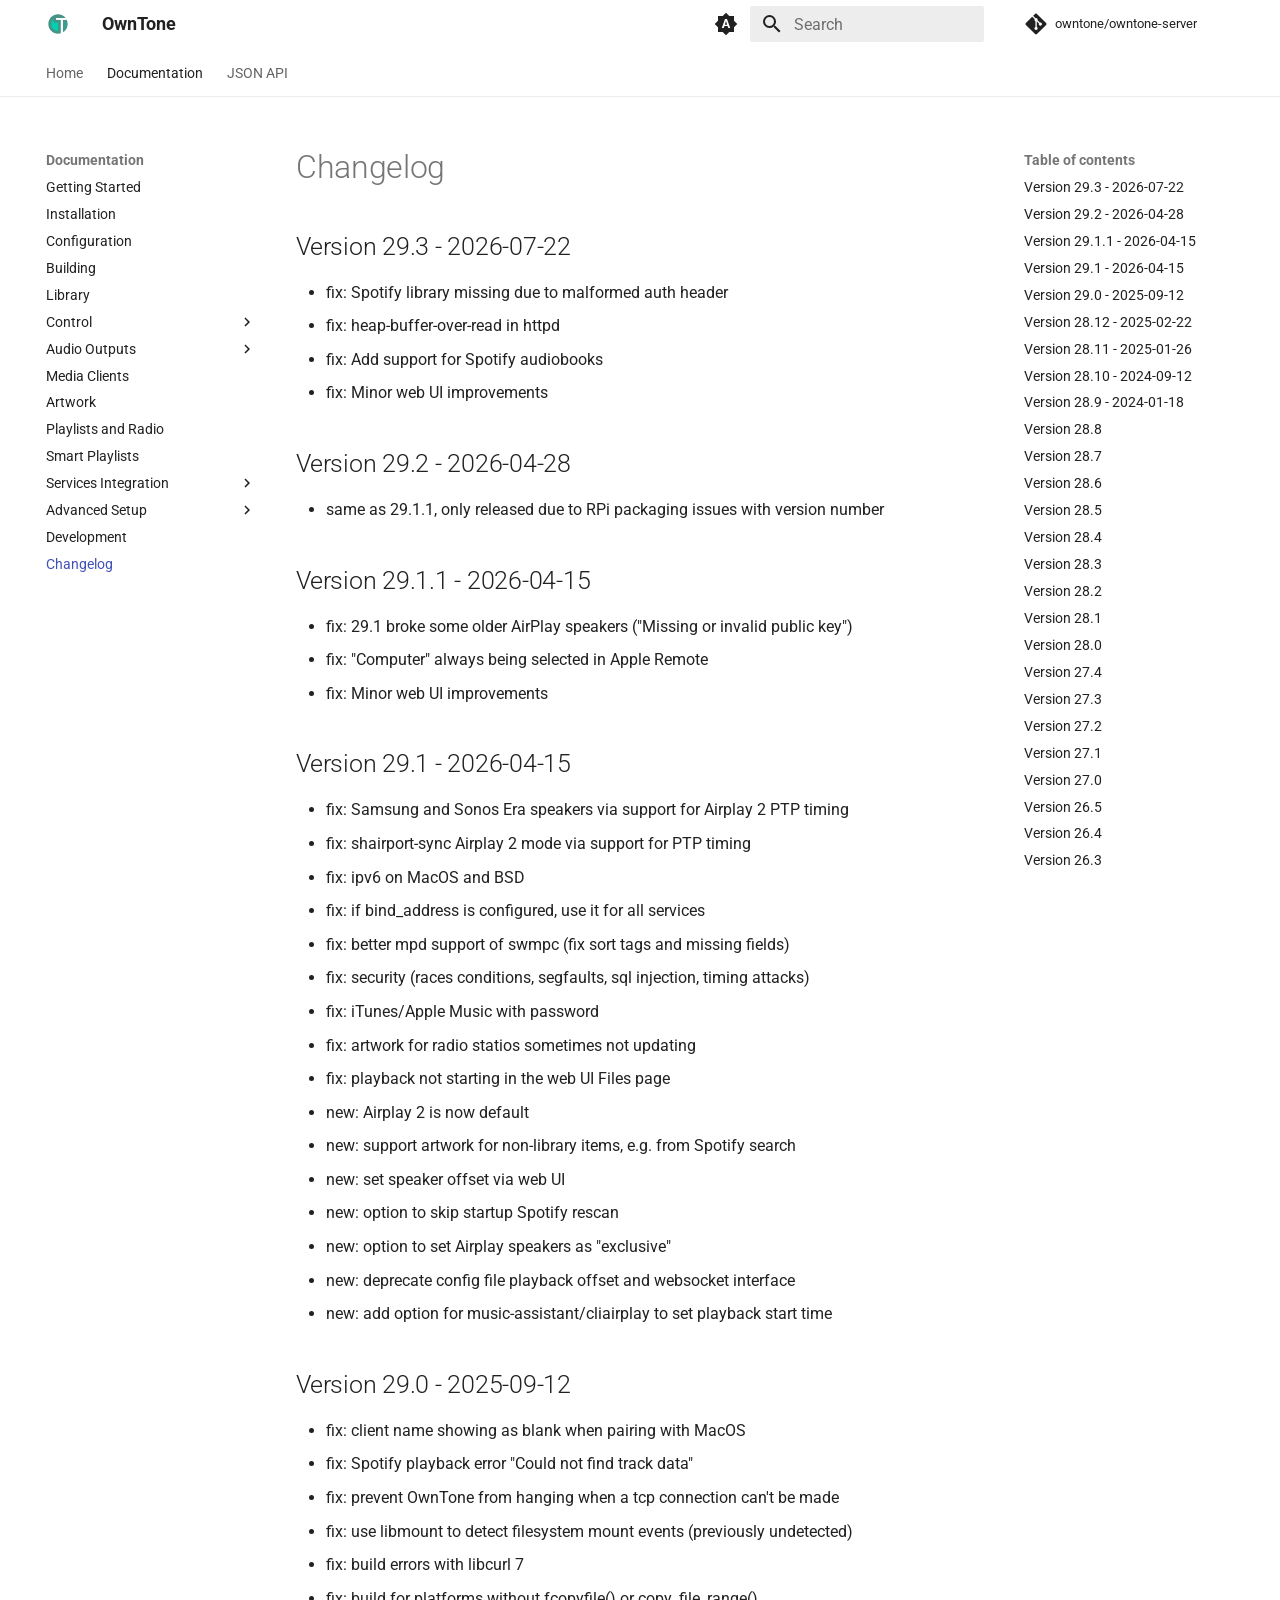
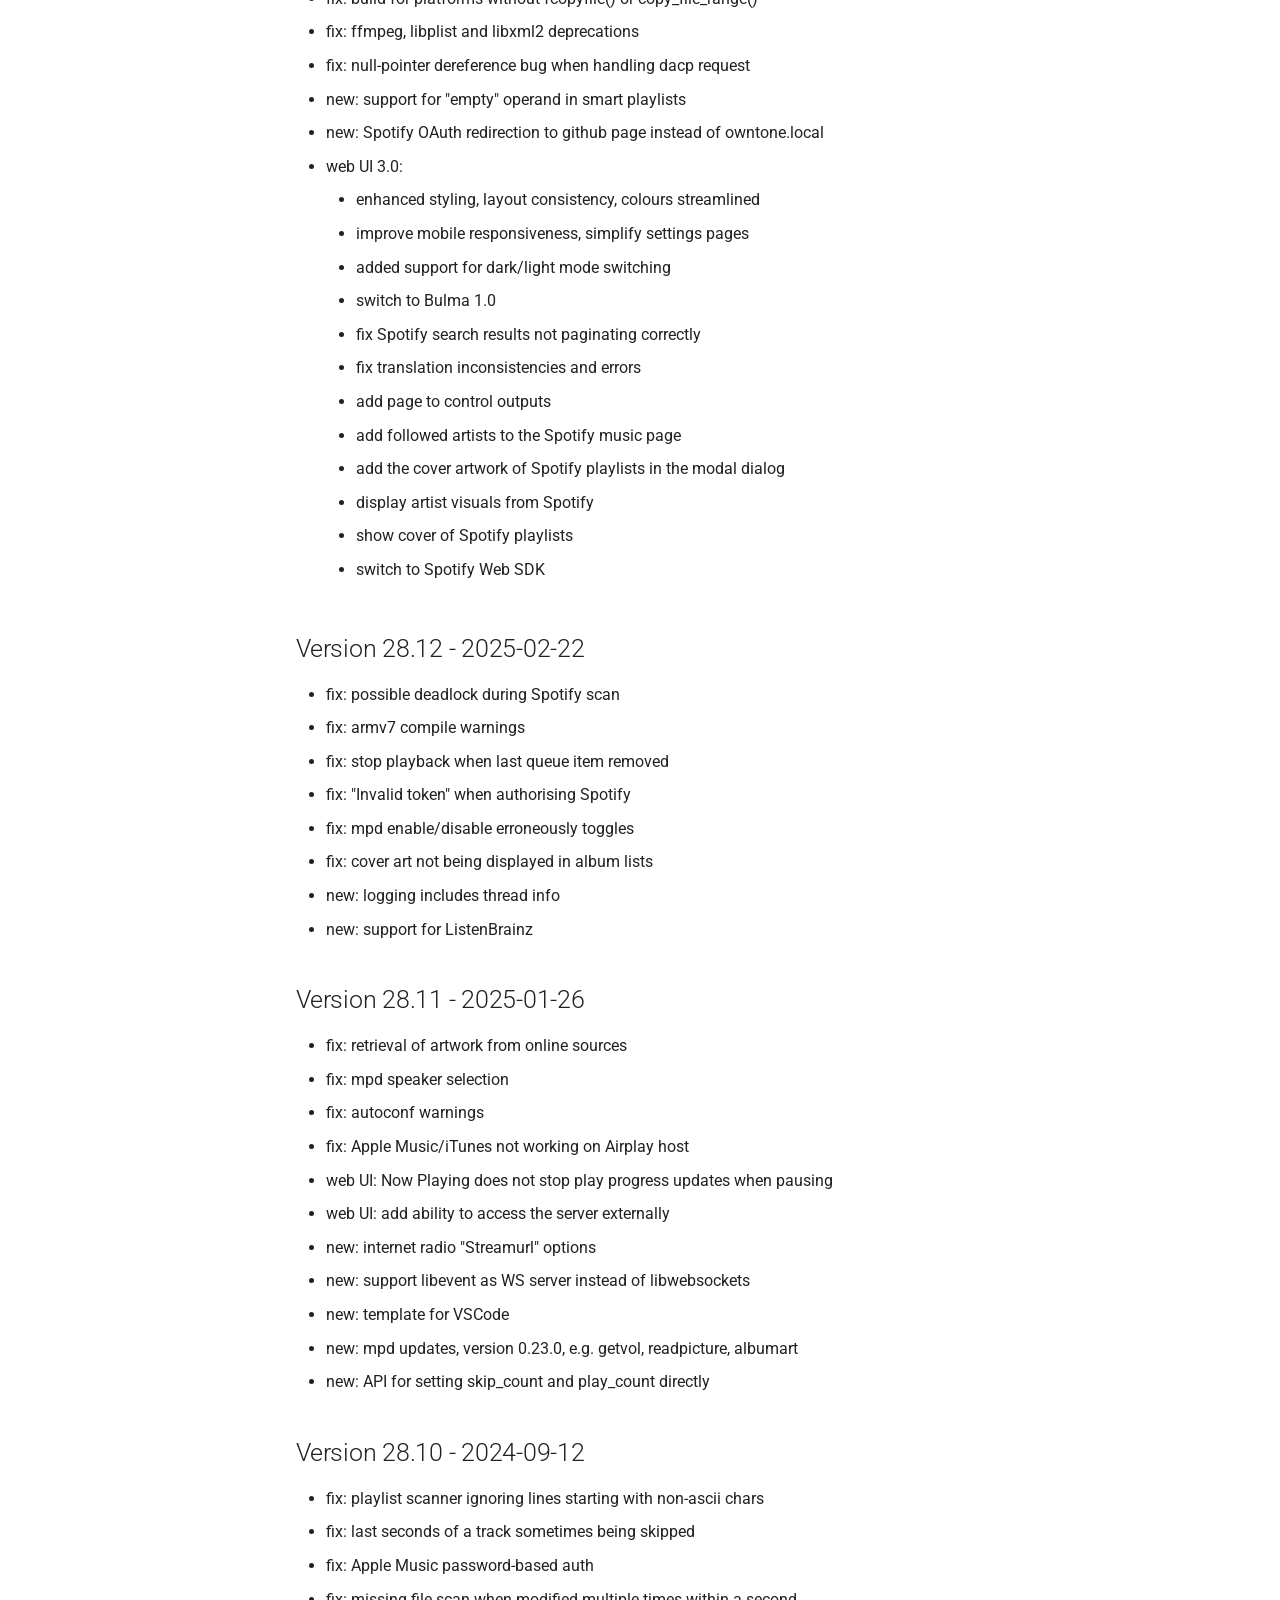
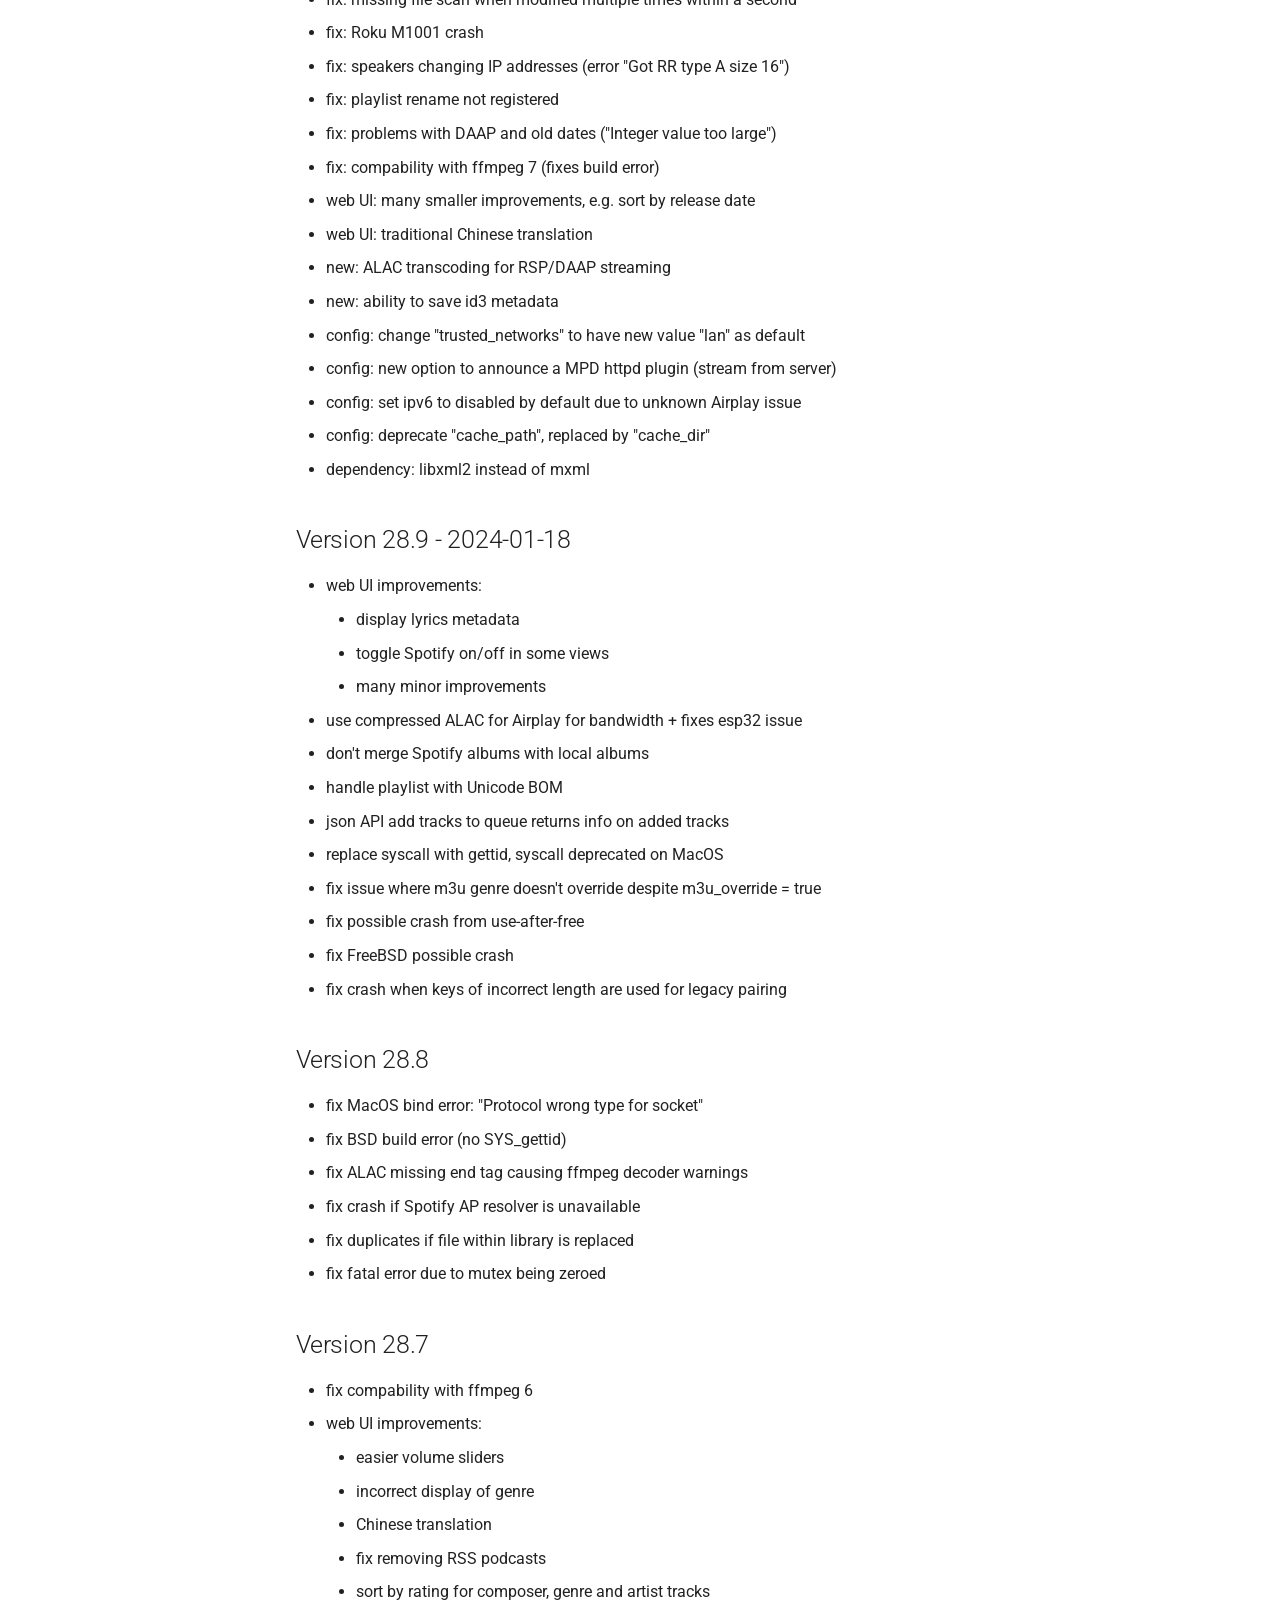
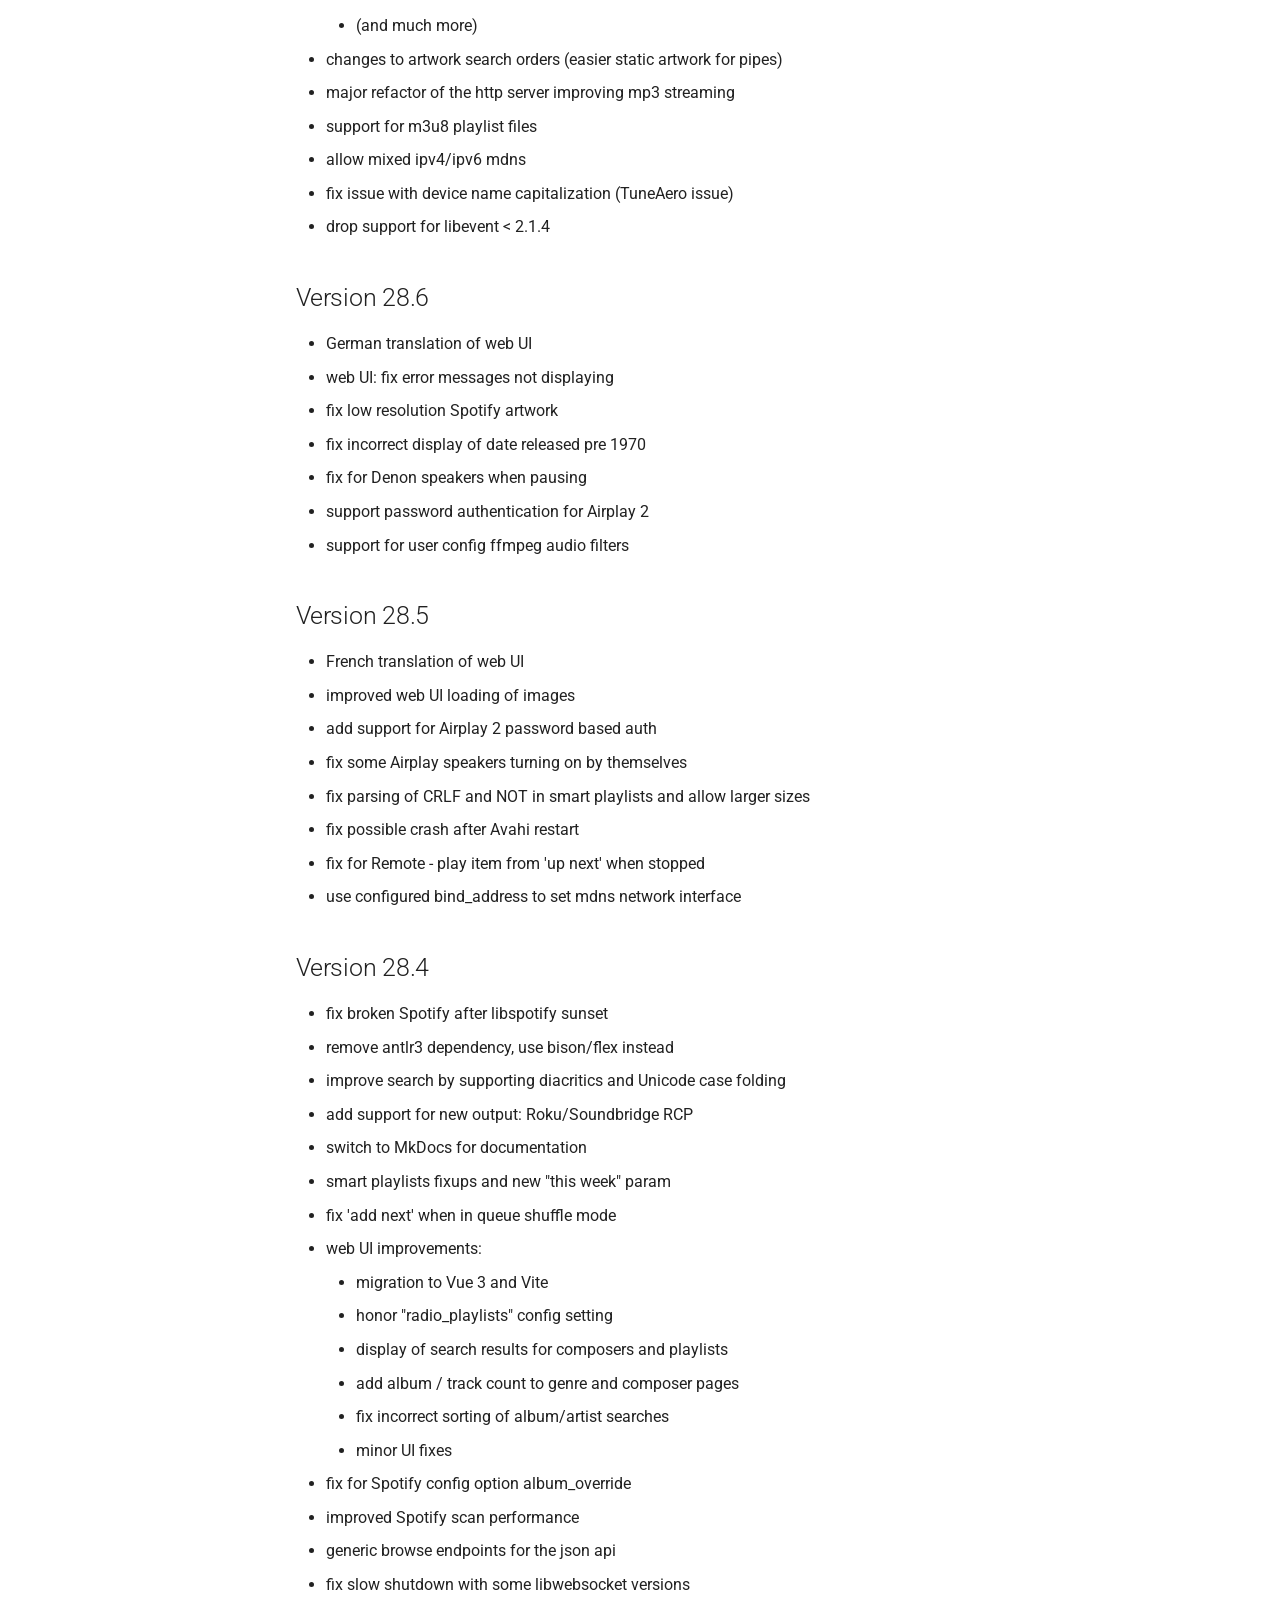
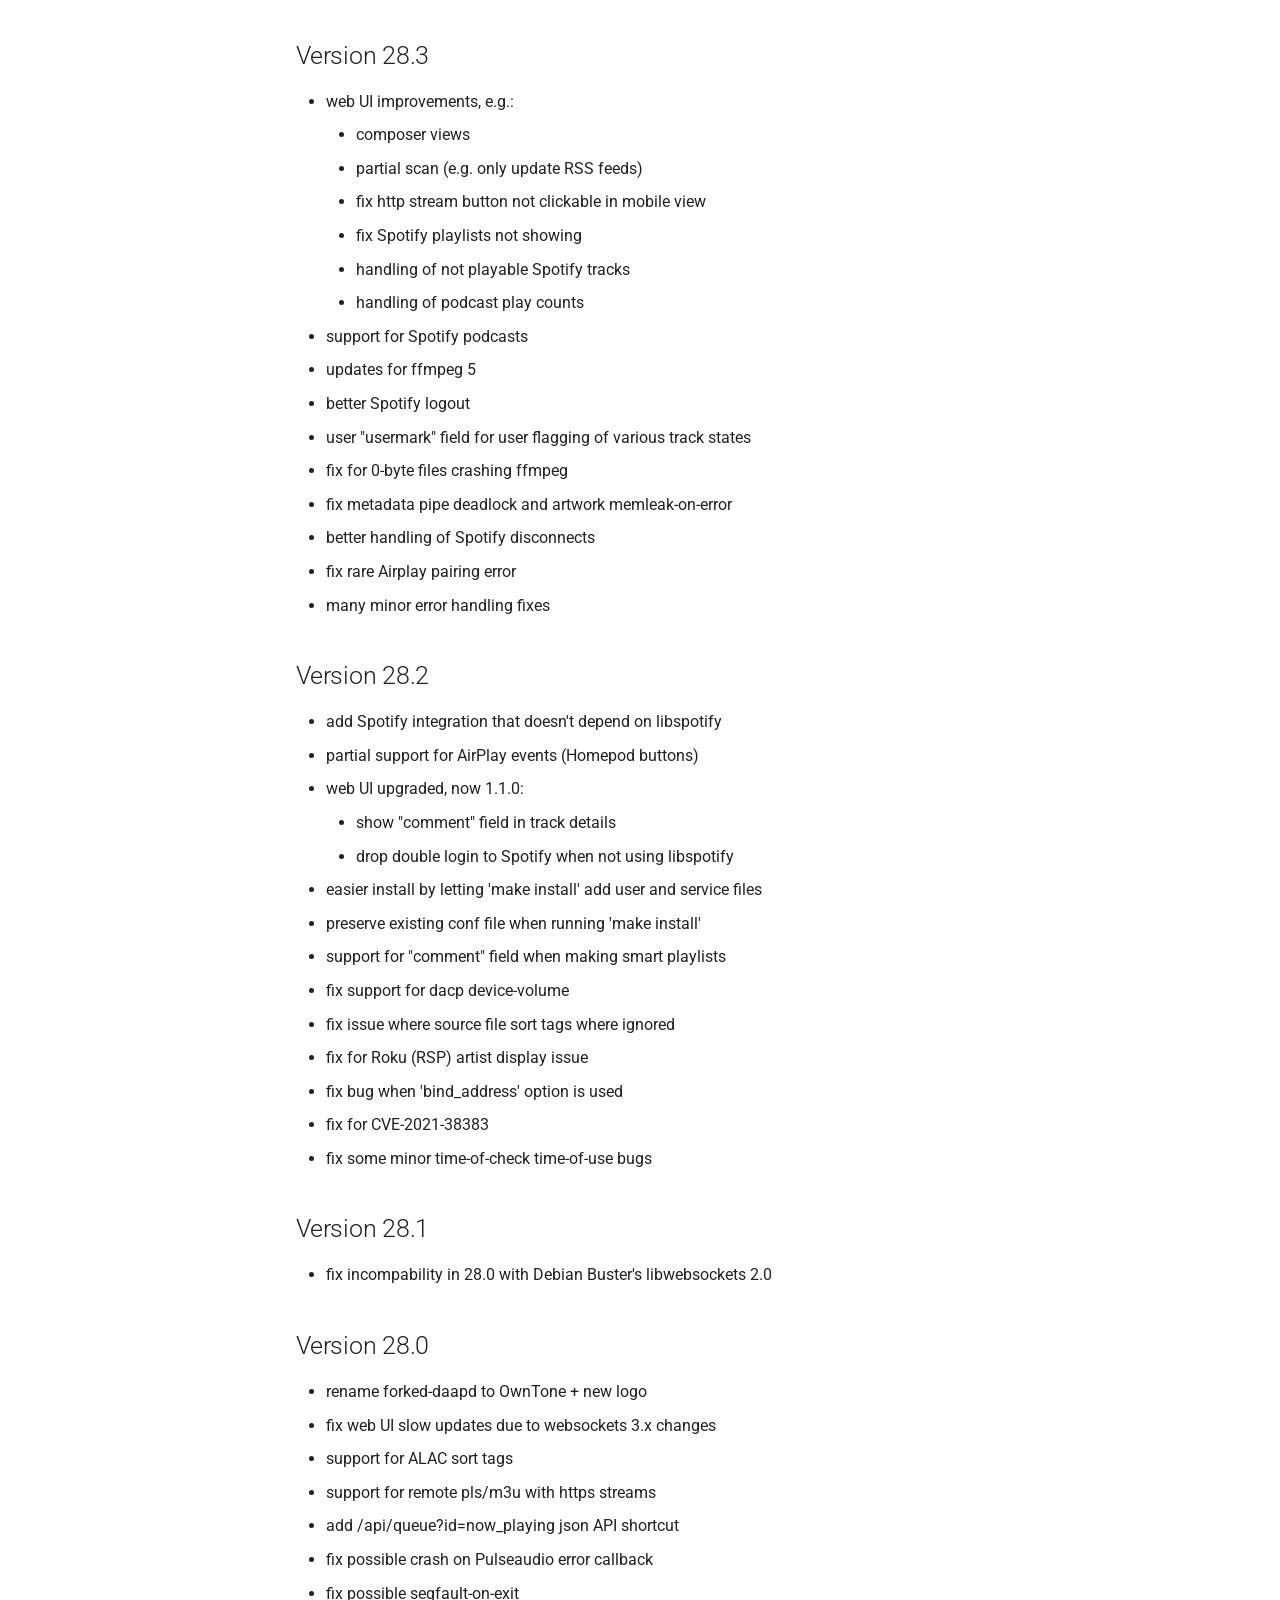
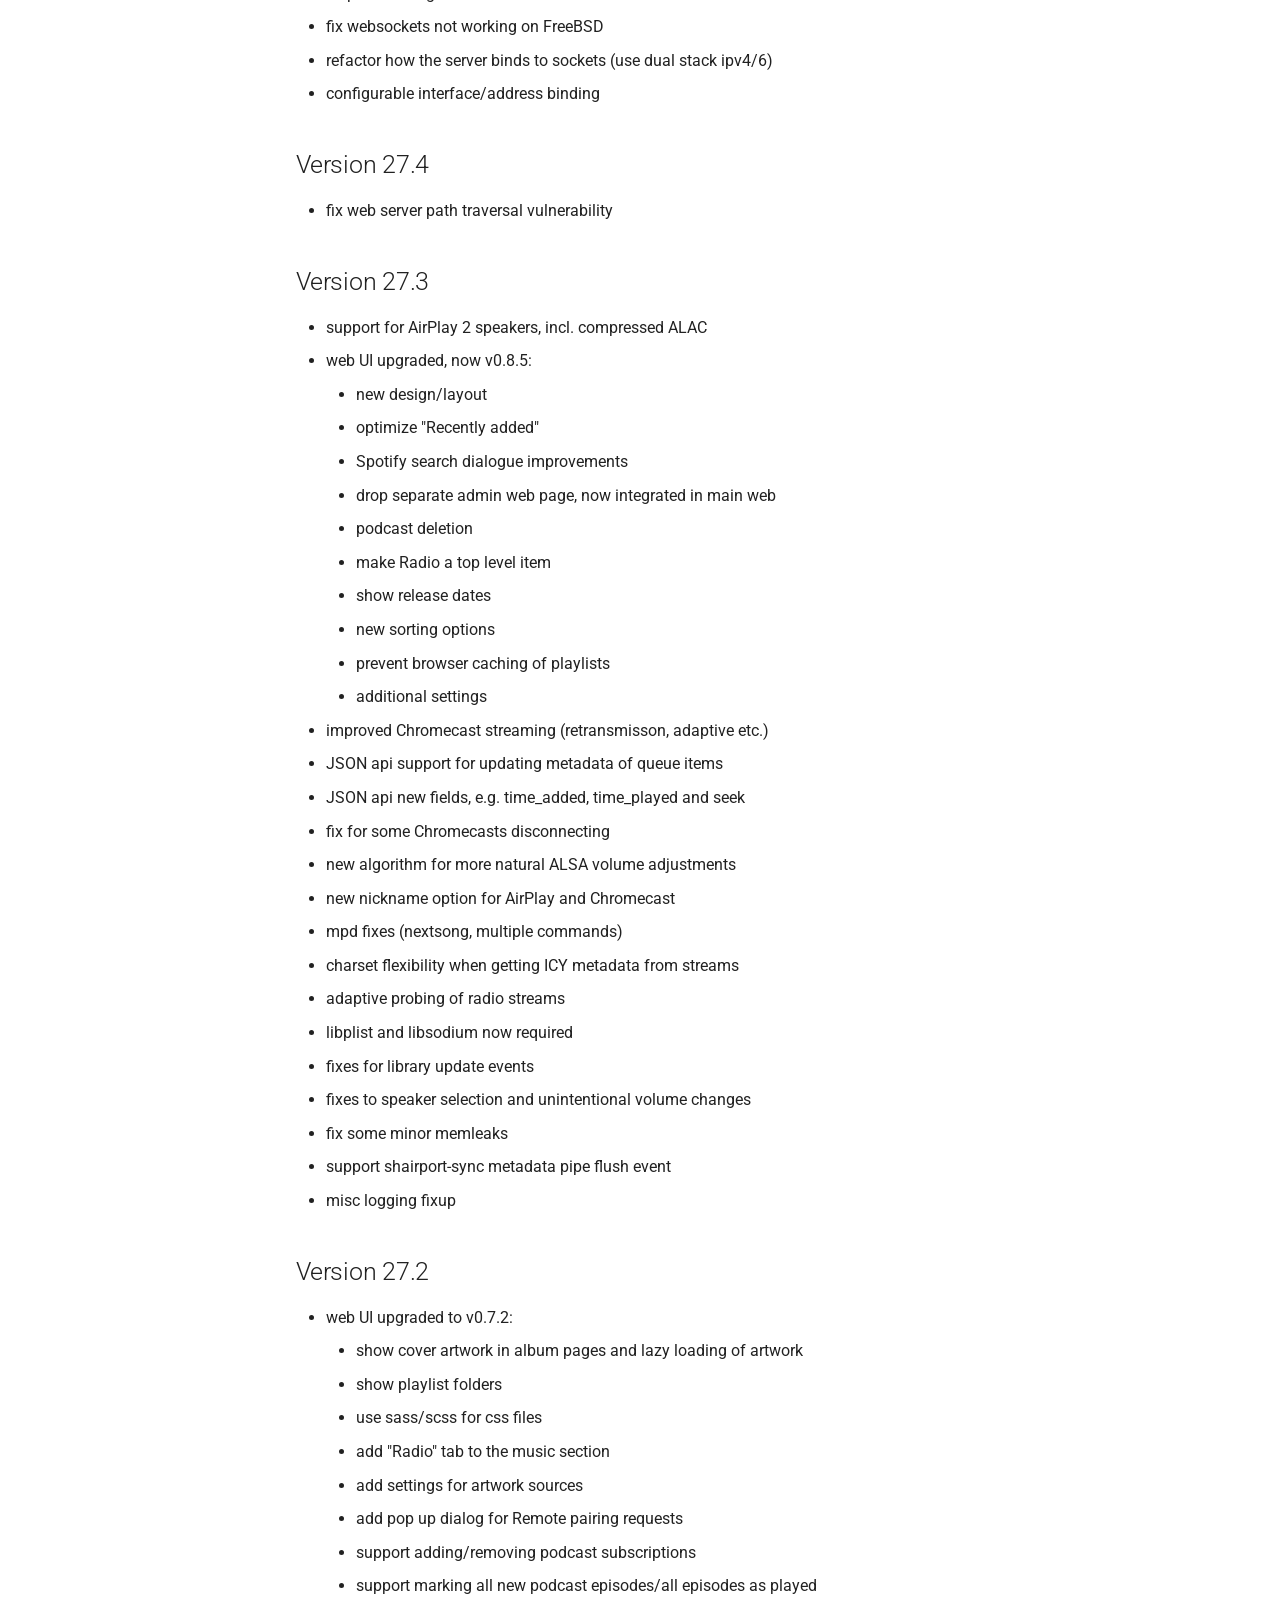
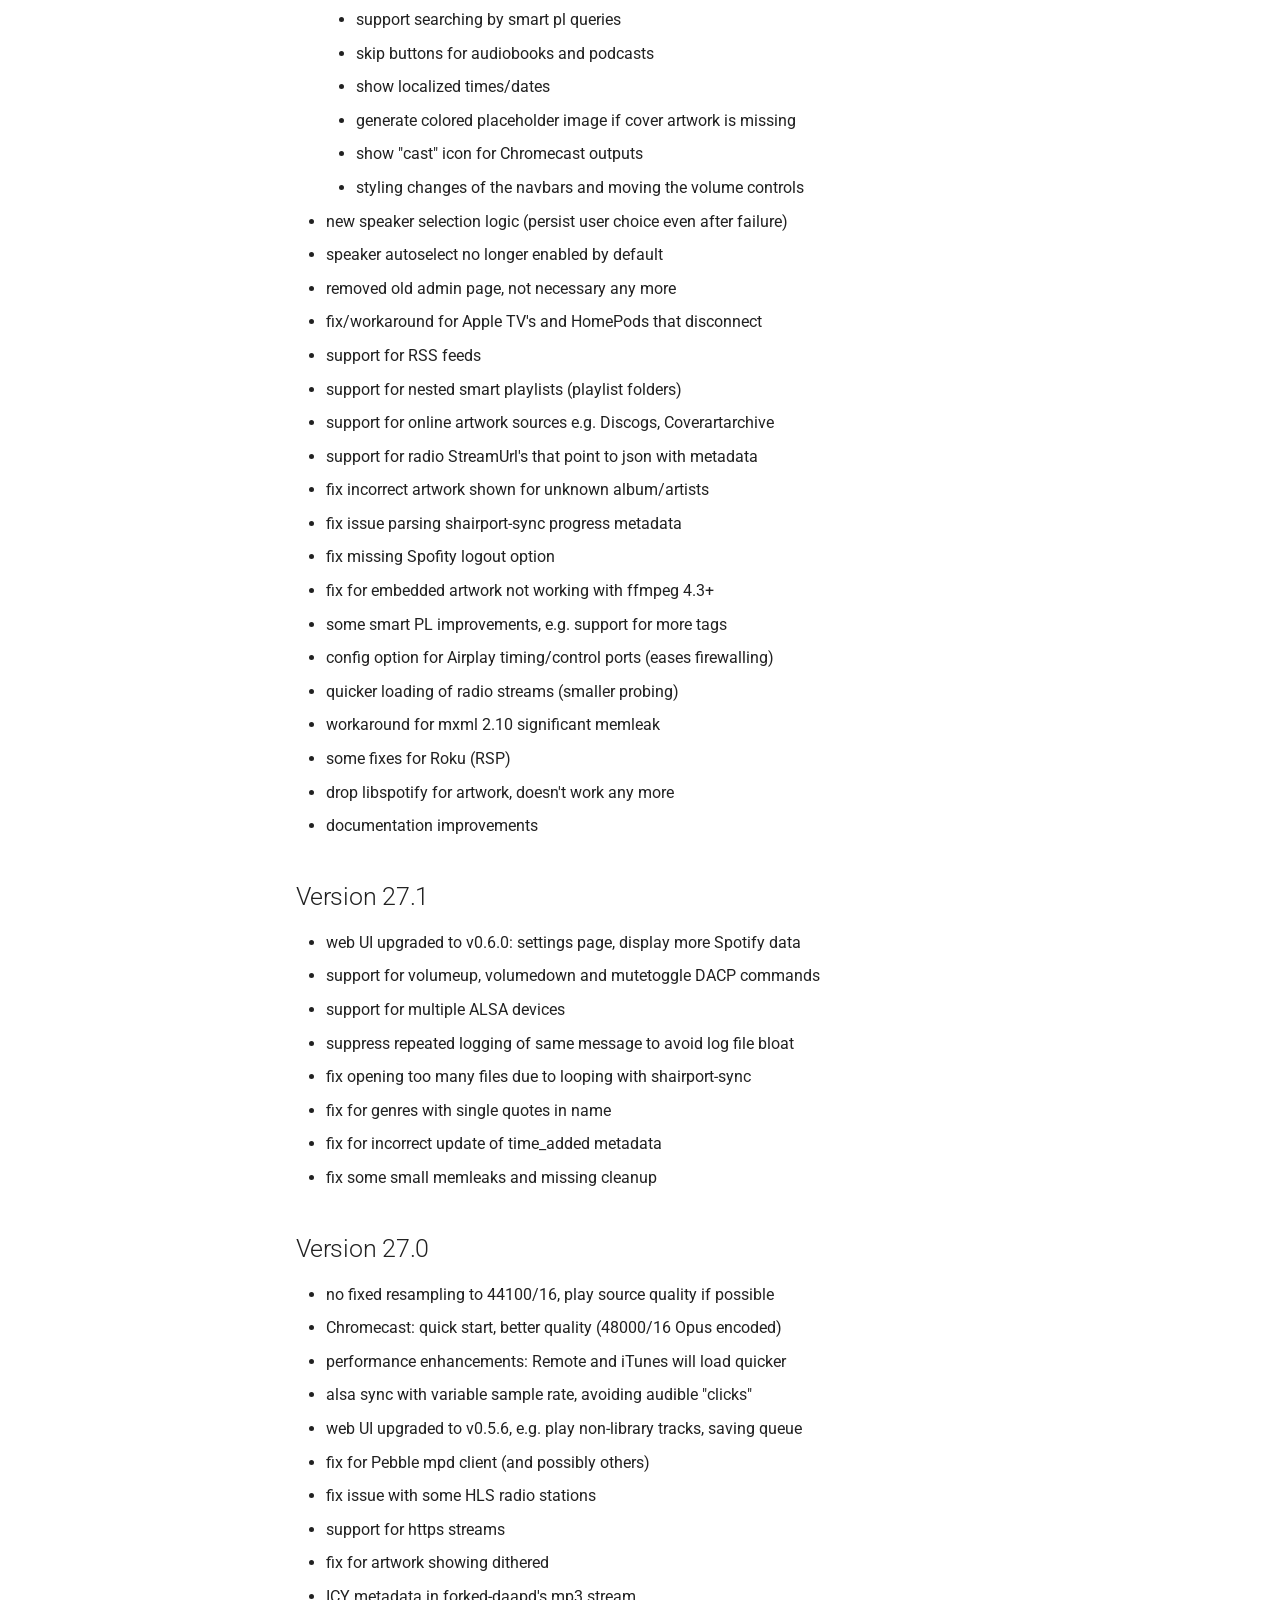
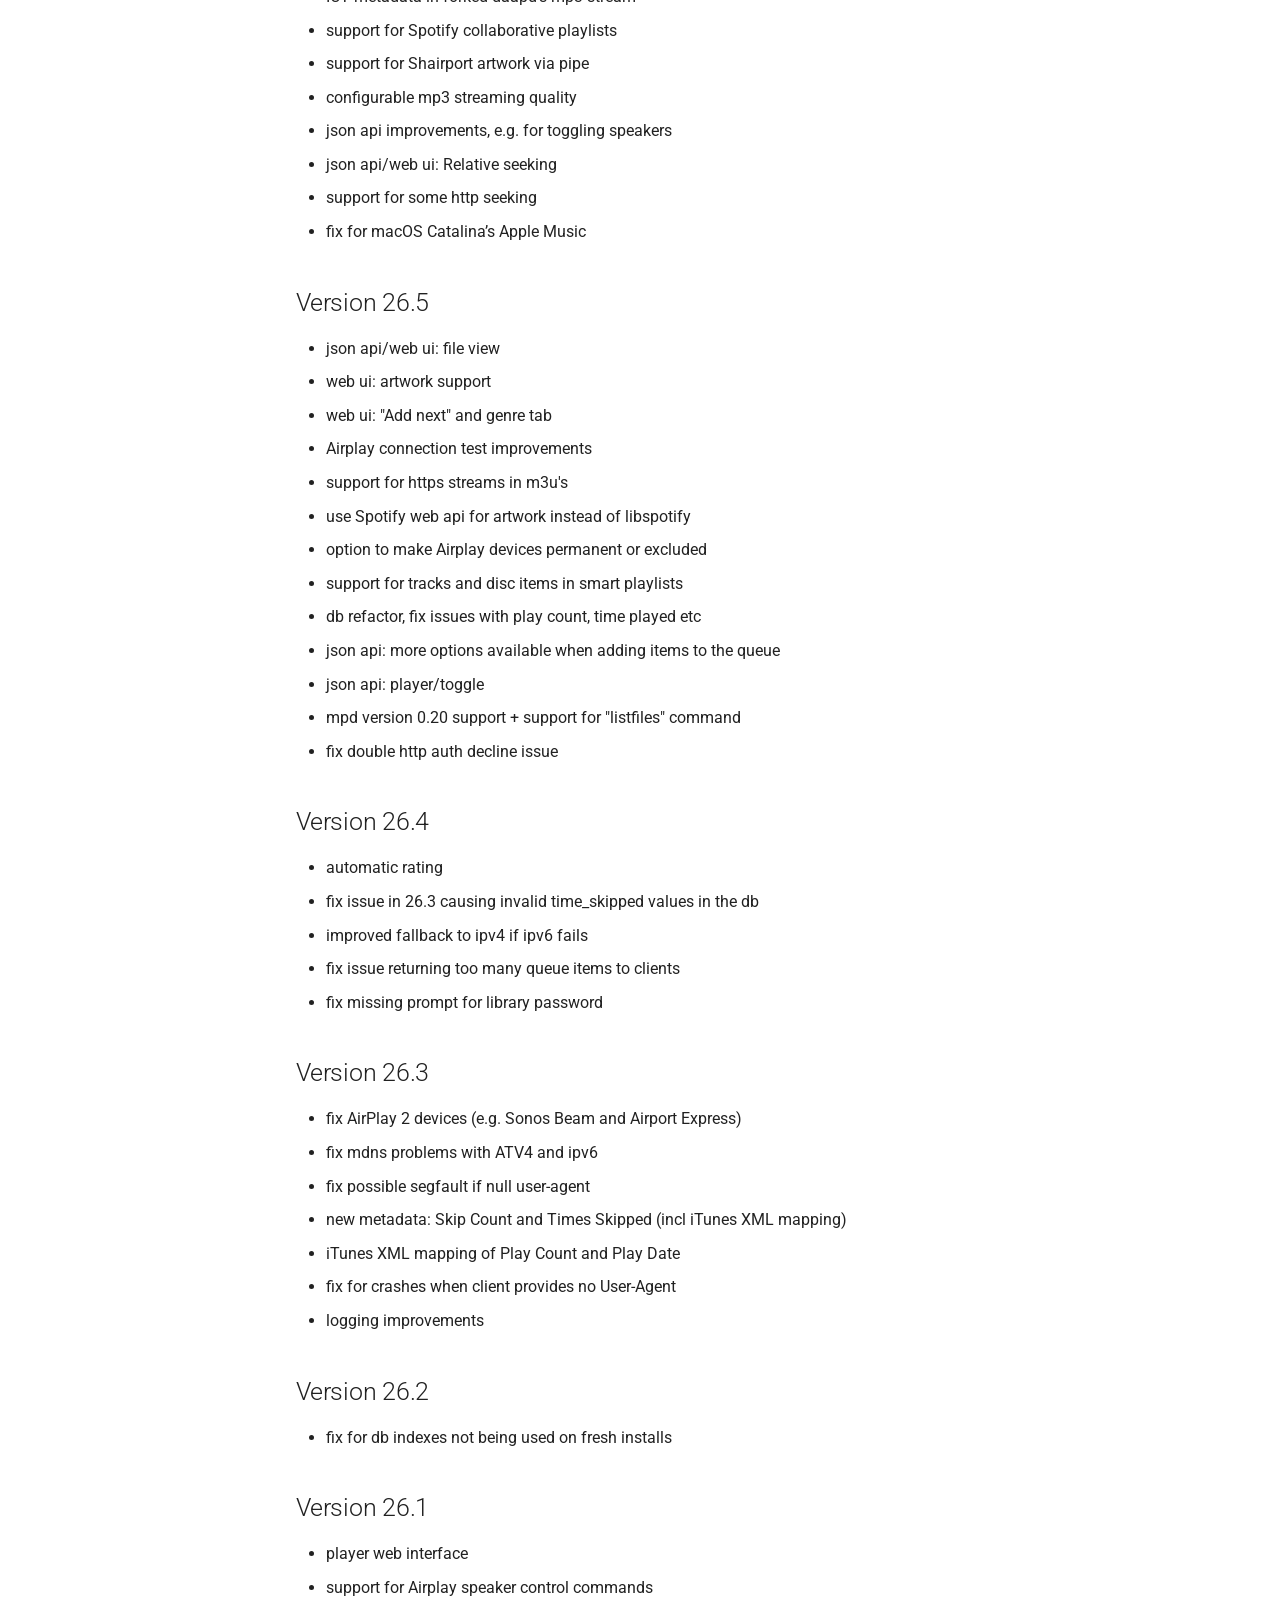
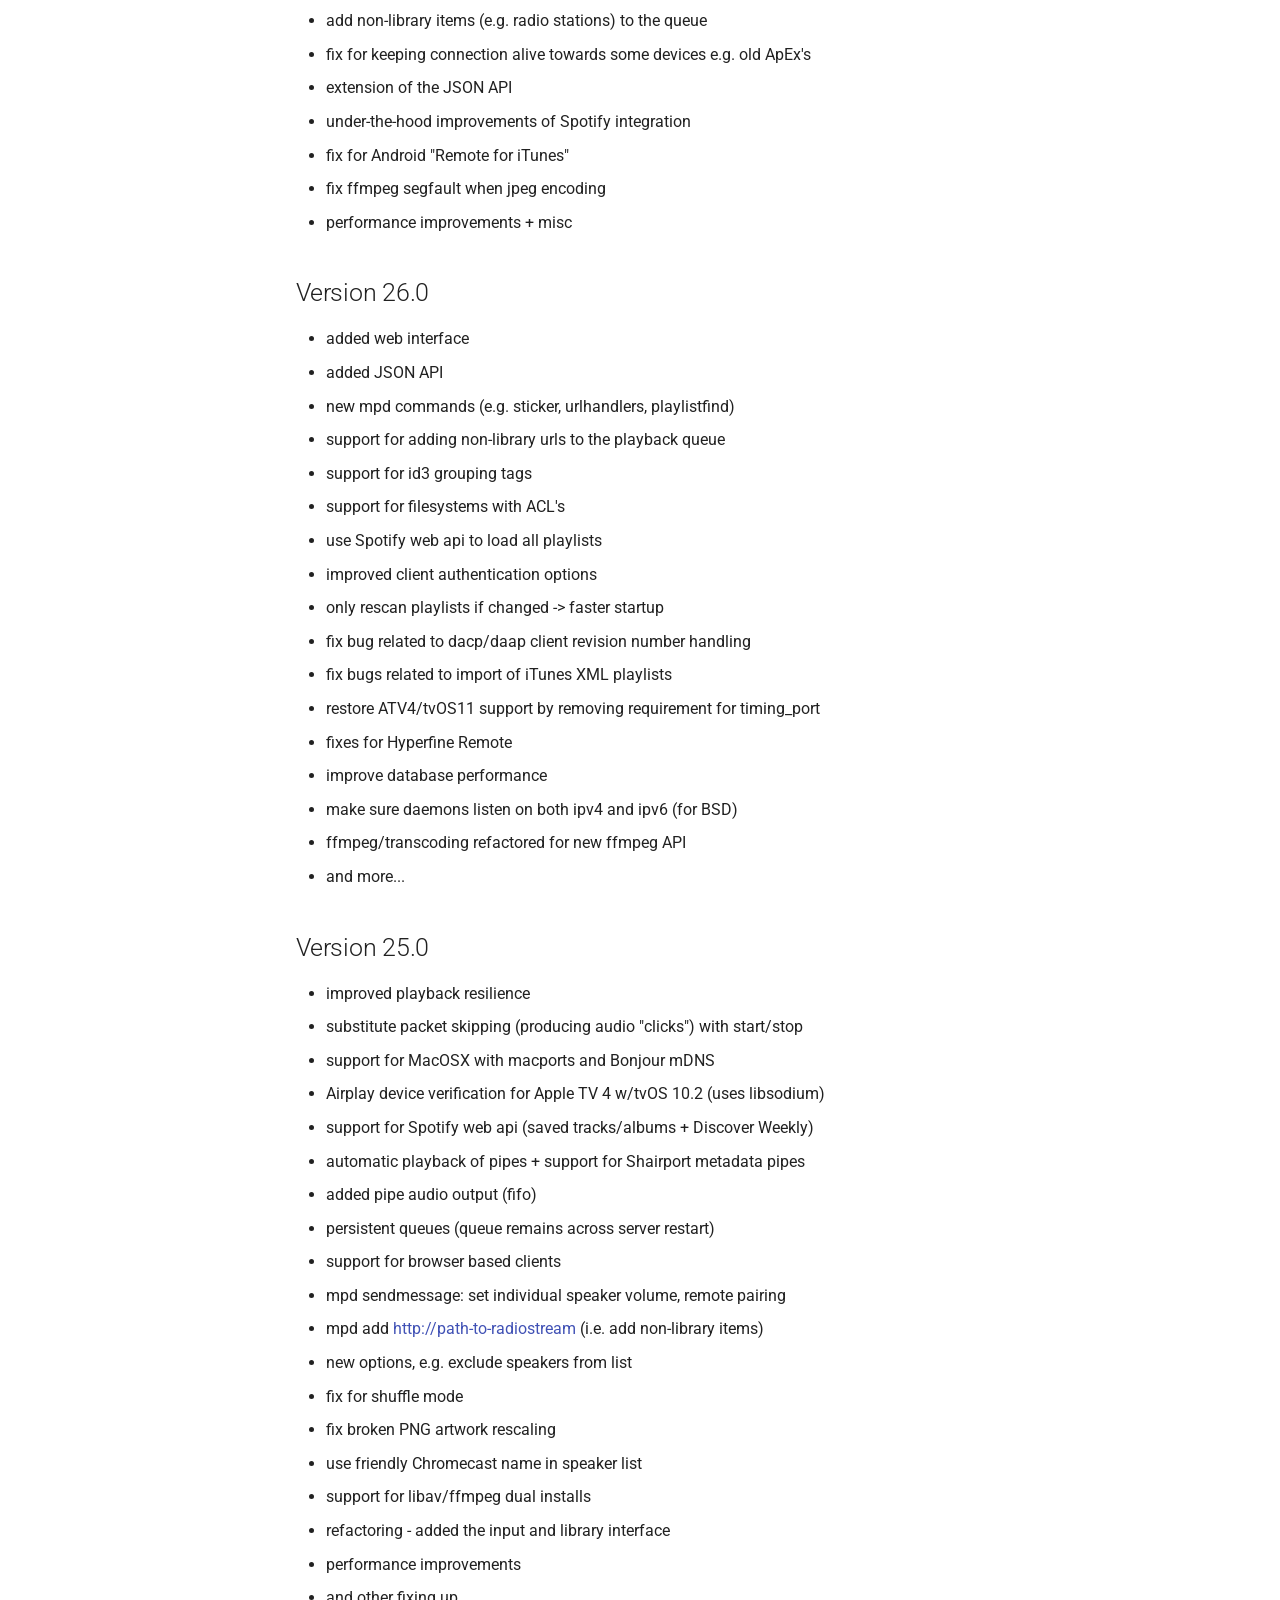
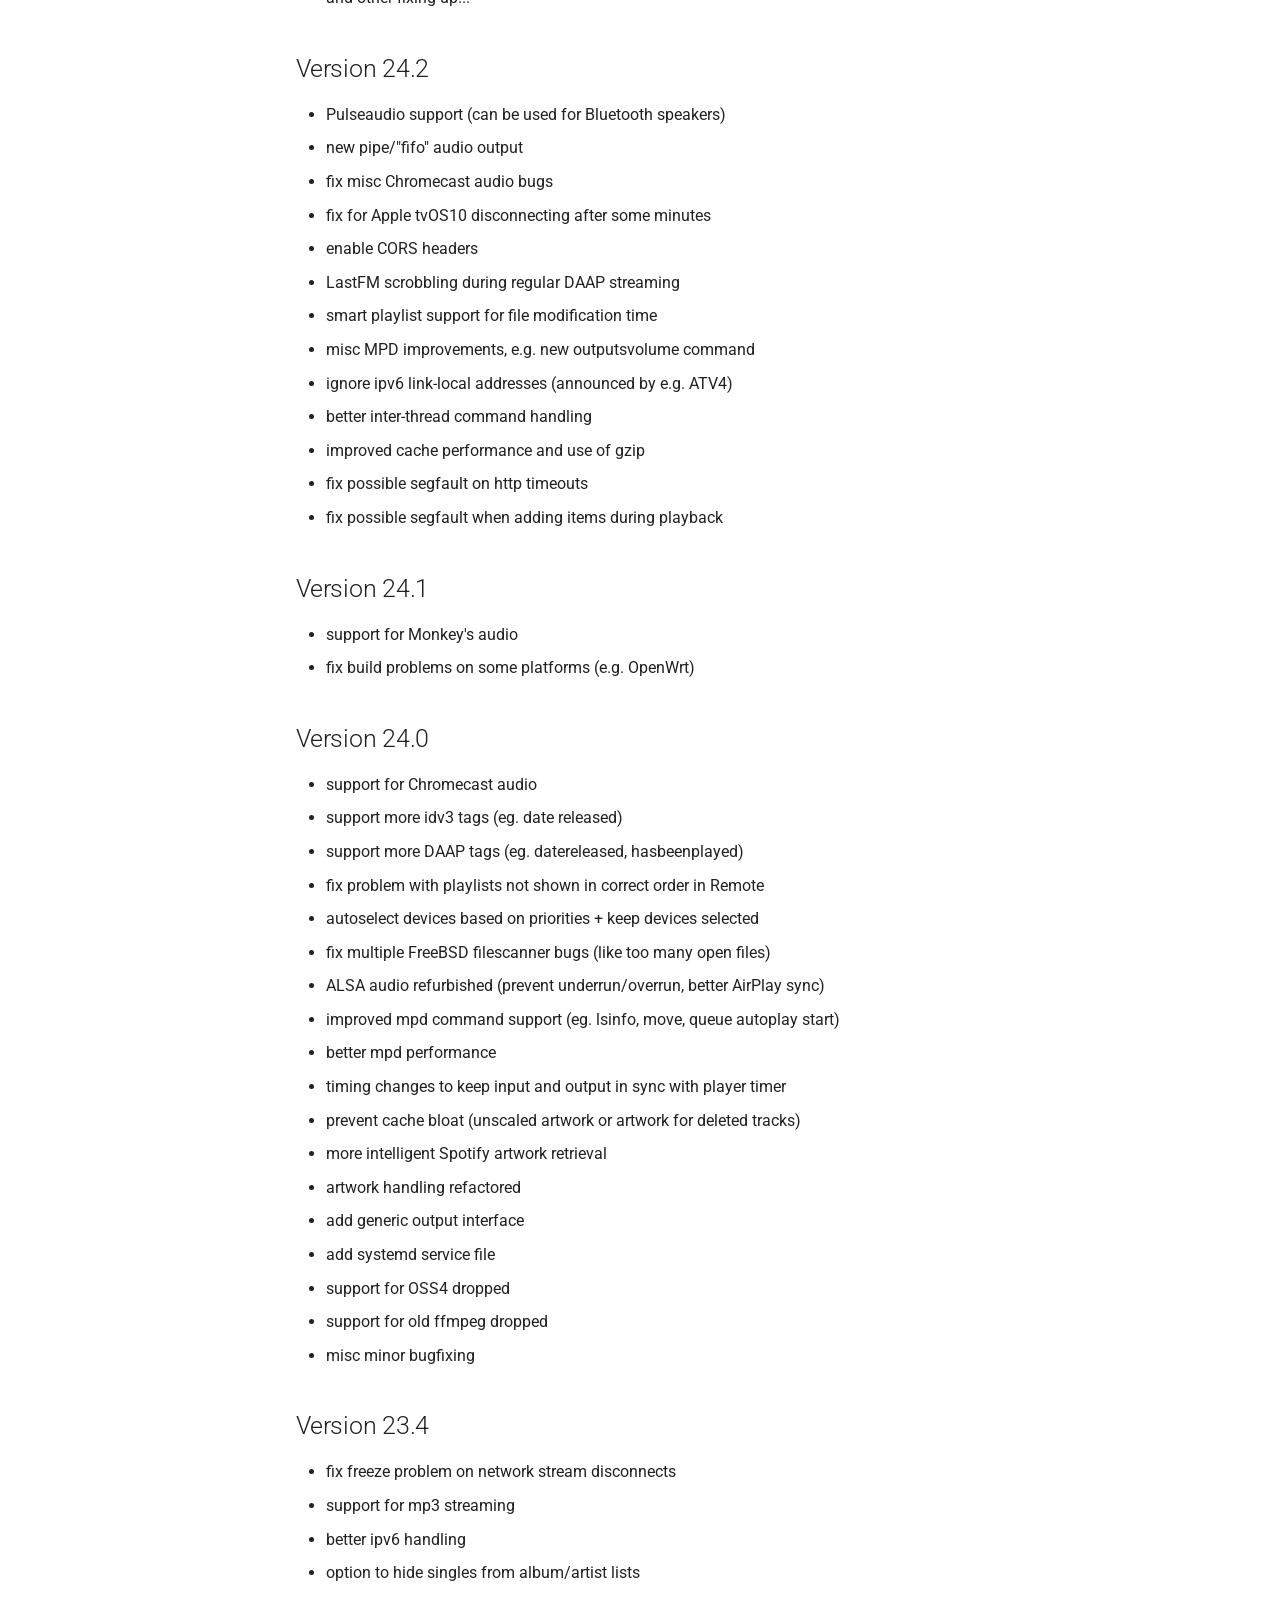
==== commit 023ef4c7: "Deployed 99a6296 with MkDocs version: 1.6.1" ====
--- a/changelog/index.html
+++ b/changelog/index.html
@@ -1 +1 @@
-<!doctype html><html lang=en class=no-js> <head><meta charset=utf-8><meta name=viewport content="width=device-width,initial-scale=1"><meta name=description content="Linux/FreeBSD DAAP (iTunes) and MPD media server with support for AirPlay devices (multiroom), Apple Remote (and compatibles), Chromecast, Spotify and internet radio. "><meta name=author content="OwnTone maintainers"><link href=https://owntone.github.io/owntone-server/changelog/ rel=canonical><link href=../development/ rel=prev><link href=../json-api/ rel=next><link rel=icon href=../assets/favicon.ico><meta name=generator content="mkdocs-1.6.1, mkdocs-material-9.7.7"><title>Changelog - OwnTone</title><link rel=stylesheet href=../assets/stylesheets/main.ec1eaa64.min.css><link rel=stylesheet href=../assets/stylesheets/palette.ab4e12ef.min.css><link rel=preconnect href=https://fonts.gstatic.com crossorigin><link rel=stylesheet href="https://fonts.googleapis.com/css?family=Roboto:300,300i,400,400i,700,700i%7CRoboto+Mono:400,400i,700,700i&display=fallback"><style>:root{--md-text-font:"Roboto";--md-code-font:"Roboto Mono"}</style><link rel=stylesheet href=../assets/extra.css><script>__md_scope=new URL("..",location),__md_hash=e=>[...e].reduce(((e,_)=>(e<<5)-e+_.charCodeAt(0)),0),__md_get=(e,_=localStorage,t=__md_scope)=>JSON.parse(_.getItem(t.pathname+"."+e)),__md_set=(e,_,t=localStorage,a=__md_scope)=>{try{t.setItem(a.pathname+"."+e,JSON.stringify(_))}catch(e){}}</script></head> <body dir=ltr data-md-color-scheme=default data-md-color-primary=indigo data-md-color-accent=indigo> <input class=md-toggle data-md-toggle=drawer type=checkbox id=__drawer autocomplete=off> <input class=md-toggle data-md-toggle=search type=checkbox id=__search autocomplete=off> <label class=md-overlay for=__drawer></label> <div data-md-component=skip> <a href=#changelog class=md-skip> Skip to content </a> </div> <div data-md-component=announce> </div> <header class=md-header data-md-component=header> <nav class="md-header__inner md-grid" aria-label=Header> <a href=.. title=OwnTone class="md-header__button md-logo" aria-label=OwnTone data-md-component=logo> <img src=../assets/logo.svg alt=logo> </a> <label class="md-header__button md-icon" for=__drawer> <svg xmlns=http://www.w3.org/2000/svg viewbox="0 0 24 24"><path d="M3 6h18v2H3zm0 5h18v2H3zm0 5h18v2H3z"/></svg> </label> <div class=md-header__title data-md-component=header-title> <div class=md-header__ellipsis> <div class=md-header__topic> <span class=md-ellipsis> OwnTone </span> </div> <div class=md-header__topic data-md-component=header-topic> <span class=md-ellipsis> Changelog </span> </div> </div> </div> <form class=md-header__option data-md-component=palette> <input class=md-option data-md-color-media=(prefers-color-scheme) data-md-color-scheme=default data-md-color-primary=indigo data-md-color-accent=indigo aria-label="Switch to light mode" type=radio name=__palette id=__palette_0> <label class="md-header__button md-icon" title="Switch to light mode" for=__palette_1 hidden> <svg xmlns=http://www.w3.org/2000/svg viewbox="0 0 24 24"><path d="m14.3 16-.7-2h-3.2l-.7 2H7.8L11 7h2l3.2 9zM20 8.69V4h-4.69L12 .69 8.69 4H4v4.69L.69 12 4 15.31V20h4.69L12 23.31 15.31 20H20v-4.69L23.31 12zm-9.15 3.96h2.3L12 9z"/></svg> </label> <input class=md-option data-md-color-media="(prefers-color-scheme: light)" data-md-color-scheme=default data-md-color-primary=white data-md-color-accent=teal aria-label="Switch to dark mode" type=radio name=__palette id=__palette_1> <label class="md-header__button md-icon" title="Switch to dark mode" for=__palette_2 hidden> <svg xmlns=http://www.w3.org/2000/svg viewbox="0 0 24 24"><path d="M12 8a4 4 0 0 0-4 4 4 4 0 0 0 4 4 4 4 0 0 0 4-4 4 4 0 0 0-4-4m0 10a6 6 0 0 1-6-6 6 6 0 0 1 6-6 6 6 0 0 1 6 6 6 6 0 0 1-6 6m8-9.31V4h-4.69L12 .69 8.69 4H4v4.69L.69 12 4 15.31V20h4.69L12 23.31 15.31 20H20v-4.69L23.31 12z"/></svg> </label> <input class=md-option data-md-color-media="(prefers-color-scheme: dark)" data-md-color-scheme=slate data-md-color-primary=black data-md-color-accent=teal aria-label="Switch to system preference" type=radio name=__palette id=__palette_2> <label class="md-header__button md-icon" title="Switch to system preference" for=__palette_0 hidden> <svg xmlns=http://www.w3.org/2000/svg viewbox="0 0 24 24"><path d="M12 18c-.89 0-1.74-.2-2.5-.55C11.56 16.5 13 14.42 13 12s-1.44-4.5-3.5-5.45C10.26 6.2 11.11 6 12 6a6 6 0 0 1 6 6 6 6 0 0 1-6 6m8-9.31V4h-4.69L12 .69 8.69 4H4v4.69L.69 12 4 15.31V20h4.69L12 23.31 15.31 20H20v-4.69L23.31 12z"/></svg> </label> </form> <script>var palette=__md_get("__palette");if(palette&&palette.color){if("(prefers-color-scheme)"===palette.color.media){var media=matchMedia("(prefers-color-scheme: light)"),input=document.querySelector(media.matches?"[data-md-color-media='(prefers-color-scheme: light)']":"[data-md-color-media='(prefers-color-scheme: dark)']");palette.color.media=input.getAttribute("data-md-color-media"),palette.color.scheme=input.getAttribute("data-md-color-scheme"),palette.color.primary=input.getAttribute("data-md-color-primary"),palette.color.accent=input.getAttribute("data-md-color-accent")}for(var[key,value]of Object.entries(palette.color))document.body.setAttribute("data-md-color-"+key,value)}</script> <label class="md-header__button md-icon" for=__search> <svg xmlns=http://www.w3.org/2000/svg viewbox="0 0 24 24"><path d="M9.5 3A6.5 6.5 0 0 1 16 9.5c0 1.61-.59 3.09-1.56 4.23l.27.27h.79l5 5-1.5 1.5-5-5v-.79l-.27-.27A6.52 6.52 0 0 1 9.5 16 6.5 6.5 0 0 1 3 9.5 6.5 6.5 0 0 1 9.5 3m0 2C7 5 5 7 5 9.5S7 14 9.5 14 14 12 14 9.5 12 5 9.5 5"/></svg> </label> <div class=md-search data-md-component=search role=dialog> <label class=md-search__overlay for=__search></label> <div class=md-search__inner role=search> <form class=md-search__form name=search> <input type=text class=md-search__input name=query aria-label=Search placeholder=Search autocapitalize=off autocorrect=off autocomplete=off spellcheck=false data-md-component=search-query required> <label class="md-search__icon md-icon" for=__search> <svg xmlns=http://www.w3.org/2000/svg viewbox="0 0 24 24"><path d="M9.5 3A6.5 6.5 0 0 1 16 9.5c0 1.61-.59 3.09-1.56 4.23l.27.27h.79l5 5-1.5 1.5-5-5v-.79l-.27-.27A6.52 6.52 0 0 1 9.5 16 6.5 6.5 0 0 1 3 9.5 6.5 6.5 0 0 1 9.5 3m0 2C7 5 5 7 5 9.5S7 14 9.5 14 14 12 14 9.5 12 5 9.5 5"/></svg> <svg xmlns=http://www.w3.org/2000/svg viewbox="0 0 24 24"><path d="M20 11v2H8l5.5 5.5-1.42 1.42L4.16 12l7.92-7.92L13.5 5.5 8 11z"/></svg> </label> <nav class=md-search__options aria-label=Search> <button type=reset class="md-search__icon md-icon" title=Clear aria-label=Clear tabindex=-1> <svg xmlns=http://www.w3.org/2000/svg viewbox="0 0 24 24"><path d="M19 6.41 17.59 5 12 10.59 6.41 5 5 6.41 10.59 12 5 17.59 6.41 19 12 13.41 17.59 19 19 17.59 13.41 12z"/></svg> </button> </nav> </form> <div class=md-search__output> <div class=md-search__scrollwrap tabindex=0 data-md-scrollfix> <div class=md-search-result data-md-component=search-result> <div class=md-search-result__meta> Initializing search </div> <ol class=md-search-result__list role=presentation></ol> </div> </div> </div> </div> </div> <div class=md-header__source> <a href=https://github.com/owntone/owntone-server title="Go to repository" class=md-source data-md-component=source> <div class="md-source__icon md-icon"> <svg xmlns=http://www.w3.org/2000/svg viewbox="0 0 448 512"><!-- Font Awesome Free 7.1.0 by @fontawesome - https://fontawesome.com License - https://fontawesome.com/license/free (Icons: CC BY 4.0, Fonts: SIL OFL 1.1, Code: MIT License) Copyright 2025 Fonticons, Inc.--><path d="M439.6 236.1 244 40.5c-5.4-5.5-12.8-8.5-20.4-8.5s-15 3-20.4 8.4L162.5 81l51.5 51.5c27.1-9.1 52.7 16.8 43.4 43.7l49.7 49.7c34.2-11.8 61.2 31 35.5 56.7-26.5 26.5-70.2-2.9-56-37.3L240.3 199v121.9c25.3 12.5 22.3 41.8 9.1 55-6.4 6.4-15.2 10.1-24.3 10.1s-17.8-3.6-24.3-10.1c-17.6-17.6-11.1-46.9 11.2-56v-123c-20.8-8.5-24.6-30.7-18.6-45L142.6 101 8.5 235.1C3 240.6 0 247.9 0 255.5s3 15 8.5 20.4l195.6 195.7c5.4 5.4 12.7 8.4 20.4 8.4s15-3 20.4-8.4l194.7-194.7c5.4-5.4 8.4-12.8 8.4-20.4s-3-15-8.4-20.4"/></svg> </div> <div class=md-source__repository> owntone/owntone-server </div> </a> </div> </nav> </header> <div class=md-container data-md-component=container> <nav class=md-tabs aria-label=Tabs data-md-component=tabs> <div class=md-grid> <ul class=md-tabs__list> <li class=md-tabs__item> <a href=.. class=md-tabs__link> Home </a> </li> <li class="md-tabs__item md-tabs__item--active"> <a href=../getting-started/ class=md-tabs__link> Documentation </a> </li> <li class=md-tabs__item> <a href=../json-api/ class=md-tabs__link> JSON API </a> </li> </ul> </div> </nav> <main class=md-main data-md-component=main> <div class="md-main__inner md-grid"> <div class="md-sidebar md-sidebar--primary" data-md-component=sidebar data-md-type=navigation> <div class=md-sidebar__scrollwrap> <div class=md-sidebar__inner> <nav class="md-nav md-nav--primary md-nav--lifted" aria-label=Navigation data-md-level=0> <label class=md-nav__title for=__drawer> <a href=.. title=OwnTone class="md-nav__button md-logo" aria-label=OwnTone data-md-component=logo> <img src=../assets/logo.svg alt=logo> </a> OwnTone </label> <div class=md-nav__source> <a href=https://github.com/owntone/owntone-server title="Go to repository" class=md-source data-md-component=source> <div class="md-source__icon md-icon"> <svg xmlns=http://www.w3.org/2000/svg viewbox="0 0 448 512"><!-- Font Awesome Free 7.1.0 by @fontawesome - https://fontawesome.com License - https://fontawesome.com/license/free (Icons: CC BY 4.0, Fonts: SIL OFL 1.1, Code: MIT License) Copyright 2025 Fonticons, Inc.--><path d="M439.6 236.1 244 40.5c-5.4-5.5-12.8-8.5-20.4-8.5s-15 3-20.4 8.4L162.5 81l51.5 51.5c27.1-9.1 52.7 16.8 43.4 43.7l49.7 49.7c34.2-11.8 61.2 31 35.5 56.7-26.5 26.5-70.2-2.9-56-37.3L240.3 199v121.9c25.3 12.5 22.3 41.8 9.1 55-6.4 6.4-15.2 10.1-24.3 10.1s-17.8-3.6-24.3-10.1c-17.6-17.6-11.1-46.9 11.2-56v-123c-20.8-8.5-24.6-30.7-18.6-45L142.6 101 8.5 235.1C3 240.6 0 247.9 0 255.5s3 15 8.5 20.4l195.6 195.7c5.4 5.4 12.7 8.4 20.4 8.4s15-3 20.4-8.4l194.7-194.7c5.4-5.4 8.4-12.8 8.4-20.4s-3-15-8.4-20.4"/></svg> </div> <div class=md-source__repository> owntone/owntone-server </div> </a> </div> <ul class=md-nav__list data-md-scrollfix> <li class=md-nav__item> <a href=.. class=md-nav__link> <span class=md-ellipsis> Home </span> </a> </li> <li class="md-nav__item md-nav__item--active md-nav__item--section md-nav__item--nested"> <input class="md-nav__toggle md-toggle " type=checkbox id=__nav_2 checked> <label class=md-nav__link for=__nav_2 id=__nav_2_label tabindex> <span class=md-ellipsis> Documentation </span> <span class="md-nav__icon md-icon"></span> </label> <nav class=md-nav data-md-level=1 aria-labelledby=__nav_2_label aria-expanded=true> <label class=md-nav__title for=__nav_2> <span class="md-nav__icon md-icon"></span> Documentation </label> <ul class=md-nav__list data-md-scrollfix> <li class=md-nav__item> <a href=../getting-started/ class=md-nav__link> <span class=md-ellipsis> Getting Started </span> </a> </li> <li class=md-nav__item> <a href=../installation/ class=md-nav__link> <span class=md-ellipsis> Installation </span> </a> </li> <li class=md-nav__item> <a href=../configuration/ class=md-nav__link> <span class=md-ellipsis> Configuration </span> </a> </li> <li class=md-nav__item> <a href=../building/ class=md-nav__link> <span class=md-ellipsis> Building </span> </a> </li> <li class=md-nav__item> <a href=../library/ class=md-nav__link> <span class=md-ellipsis> Library </span> </a> </li> <li class="md-nav__item md-nav__item--nested"> <input class="md-nav__toggle md-toggle " type=checkbox id=__nav_2_6> <label class=md-nav__link for=__nav_2_6 id=__nav_2_6_label tabindex=0> <span class=md-ellipsis> Control </span> <span class="md-nav__icon md-icon"></span> </label> <nav class=md-nav data-md-level=2 aria-labelledby=__nav_2_6_label aria-expanded=false> <label class=md-nav__title for=__nav_2_6> <span class="md-nav__icon md-icon"></span> Control </label> <ul class=md-nav__list data-md-scrollfix> <li class=md-nav__item> <a href=../control-clients/mobile/ class=md-nav__link> <span class=md-ellipsis> Mobile Device </span> </a> </li> <li class=md-nav__item> <a href=../control-clients/desktop/ class=md-nav__link> <span class=md-ellipsis> Desktop </span> </a> </li> <li class=md-nav__item> <a href=../control-clients/web/ class=md-nav__link> <span class=md-ellipsis> Browser </span> </a> </li> <li class=md-nav__item> <a href=../control-clients/cli-api/ class=md-nav__link> <span class=md-ellipsis> API and CLI </span> </a> </li> <li class=md-nav__item> <a href=../control-clients/smartwatch/ class=md-nav__link> <span class=md-ellipsis> Smartwatch </span> </a> </li> </ul> </nav> </li> <li class="md-nav__item md-nav__item--nested"> <input class="md-nav__toggle md-toggle " type=checkbox id=__nav_2_7> <label class=md-nav__link for=__nav_2_7 id=__nav_2_7_label tabindex=0> <span class=md-ellipsis> Audio Outputs </span> <span class="md-nav__icon md-icon"></span> </label> <nav class=md-nav data-md-level=2 aria-labelledby=__nav_2_7_label aria-expanded=false> <label class=md-nav__title for=__nav_2_7> <span class="md-nav__icon md-icon"></span> Audio Outputs </label> <ul class=md-nav__list data-md-scrollfix> <li class=md-nav__item> <a href=../audio-outputs/airplay/ class=md-nav__link> <span class=md-ellipsis> AirPlay </span> </a> </li> <li class=md-nav__item> <a href=../audio-outputs/chromecast/ class=md-nav__link> <span class=md-ellipsis> Chromecast </span> </a> </li> <li class=md-nav__item> <a href=../audio-outputs/local-audio/ class=md-nav__link> <span class=md-ellipsis> Local Audio </span> </a> </li> <li class=md-nav__item> <a href=../audio-outputs/mobile/ class=md-nav__link> <span class=md-ellipsis> Mobile Device </span> </a> </li> <li class=md-nav__item> <a href=../audio-outputs/web/ class=md-nav__link> <span class=md-ellipsis> Web </span> </a> </li> <li class=md-nav__item> <a href=../audio-outputs/roku/ class=md-nav__link> <span class=md-ellipsis> Roku </span> </a> </li> <li class=md-nav__item> <a href=../audio-outputs/streaming/ class=md-nav__link> <span class=md-ellipsis> Streaming </span> </a> </li> </ul> </nav> </li> <li class=md-nav__item> <a href=../media-clients/ class=md-nav__link> <span class=md-ellipsis> Media Clients </span> </a> </li> <li class=md-nav__item> <a href=../artwork/ class=md-nav__link> <span class=md-ellipsis> Artwork </span> </a> </li> <li class=md-nav__item> <a href=../playlists/ class=md-nav__link> <span class=md-ellipsis> Playlists and Radio </span> </a> </li> <li class=md-nav__item> <a href=../smart-playlists/ class=md-nav__link> <span class=md-ellipsis> Smart Playlists </span> </a> </li> <li class="md-nav__item md-nav__item--nested"> <input class="md-nav__toggle md-toggle " type=checkbox id=__nav_2_12> <label class=md-nav__link for=__nav_2_12 id=__nav_2_12_label tabindex=0> <span class=md-ellipsis> Services Integration </span> <span class="md-nav__icon md-icon"></span> </label> <nav class=md-nav data-md-level=2 aria-labelledby=__nav_2_12_label aria-expanded=false> <label class=md-nav__title for=__nav_2_12> <span class="md-nav__icon md-icon"></span> Services Integration </label> <ul class=md-nav__list data-md-scrollfix> <li class=md-nav__item> <a href=../integrations/spotify/ class=md-nav__link> <span class=md-ellipsis> Spotify </span> </a> </li> <li class=md-nav__item> <a href=../integrations/lastfm/ class=md-nav__link> <span class=md-ellipsis> LastFM </span> </a> </li> </ul> </nav> </li> <li class="md-nav__item md-nav__item--nested"> <input class="md-nav__toggle md-toggle " type=checkbox id=__nav_2_13> <label class=md-nav__link for=__nav_2_13 id=__nav_2_13_label tabindex=0> <span class=md-ellipsis> Advanced Setup </span> <span class="md-nav__icon md-icon"></span> </label> <nav class=md-nav data-md-level=2 aria-labelledby=__nav_2_13_label aria-expanded=false> <label class=md-nav__title for=__nav_2_13> <span class="md-nav__icon md-icon"></span> Advanced Setup </label> <ul class=md-nav__list data-md-scrollfix> <li class=md-nav__item> <a href=../advanced/outputs-alsa/ class=md-nav__link> <span class=md-ellipsis> ALSA </span> </a> </li> <li class=md-nav__item> <a href=../advanced/outputs-pulse/ class=md-nav__link> <span class=md-ellipsis> PulseAudio </span> </a> </li> <li class=md-nav__item> <a href=../advanced/radio-streams/ class=md-nav__link> <span class=md-ellipsis> Radio Streams </span> </a> </li> <li class=md-nav__item> <a href=../advanced/remote-access/ class=md-nav__link> <span class=md-ellipsis> Remote Access </span> </a> </li> <li class=md-nav__item> <a href=../advanced/multiple-instances/ class=md-nav__link> <span class=md-ellipsis> Multiple Instances </span> </a> </li> </ul> </nav> </li> <li class=md-nav__item> <a href=../development/ class=md-nav__link> <span class=md-ellipsis> Development </span> </a> </li> <li class="md-nav__item md-nav__item--active"> <input class="md-nav__toggle md-toggle" type=checkbox id=__toc> <label class="md-nav__link md-nav__link--active" for=__toc> <span class=md-ellipsis> Changelog </span> <span class="md-nav__icon md-icon"></span> </label> <a href=./ class="md-nav__link md-nav__link--active"> <span class=md-ellipsis> Changelog </span> </a> <nav class="md-nav md-nav--secondary" aria-label="Table of contents"> <label class=md-nav__title for=__toc> <span class="md-nav__icon md-icon"></span> Table of contents </label> <ul class=md-nav__list data-md-component=toc data-md-scrollfix> <li class=md-nav__item> <a href=#version-292-2026-04-28 class=md-nav__link> <span class=md-ellipsis> Version 29.2 - 2026-04-28 </span> </a> </li> <li class=md-nav__item> <a href=#version-2911-2026-04-15 class=md-nav__link> <span class=md-ellipsis> Version 29.1.1 - 2026-04-15 </span> </a> </li> <li class=md-nav__item> <a href=#version-291-2026-04-15 class=md-nav__link> <span class=md-ellipsis> Version 29.1 - 2026-04-15 </span> </a> </li> <li class=md-nav__item> <a href=#version-290-2025-09-12 class=md-nav__link> <span class=md-ellipsis> Version 29.0 - 2025-09-12 </span> </a> </li> <li class=md-nav__item> <a href=#version-2812-2025-02-22 class=md-nav__link> <span class=md-ellipsis> Version 28.12 - 2025-02-22 </span> </a> </li> <li class=md-nav__item> <a href=#version-2811-2025-01-26 class=md-nav__link> <span class=md-ellipsis> Version 28.11 - 2025-01-26 </span> </a> </li> <li class=md-nav__item> <a href=#version-2810-2024-09-12 class=md-nav__link> <span class=md-ellipsis> Version 28.10 - 2024-09-12 </span> </a> </li> <li class=md-nav__item> <a href=#version-289-2024-01-18 class=md-nav__link> <span class=md-ellipsis> Version 28.9 - 2024-01-18 </span> </a> </li> <li class=md-nav__item> <a href=#version-288 class=md-nav__link> <span class=md-ellipsis> Version 28.8 </span> </a> </li> <li class=md-nav__item> <a href=#version-287 class=md-nav__link> <span class=md-ellipsis> Version 28.7 </span> </a> </li> <li class=md-nav__item> <a href=#version-286 class=md-nav__link> <span class=md-ellipsis> Version 28.6 </span> </a> </li> <li class=md-nav__item> <a href=#version-285 class=md-nav__link> <span class=md-ellipsis> Version 28.5 </span> </a> </li> <li class=md-nav__item> <a href=#version-284 class=md-nav__link> <span class=md-ellipsis> Version 28.4 </span> </a> </li> <li class=md-nav__item> <a href=#version-283 class=md-nav__link> <span class=md-ellipsis> Version 28.3 </span> </a> </li> <li class=md-nav__item> <a href=#version-282 class=md-nav__link> <span class=md-ellipsis> Version 28.2 </span> </a> </li> <li class=md-nav__item> <a href=#version-281 class=md-nav__link> <span class=md-ellipsis> Version 28.1 </span> </a> </li> <li class=md-nav__item> <a href=#version-280 class=md-nav__link> <span class=md-ellipsis> Version 28.0 </span> </a> </li> <li class=md-nav__item> <a href=#version-274 class=md-nav__link> <span class=md-ellipsis> Version 27.4 </span> </a> </li> <li class=md-nav__item> <a href=#version-273 class=md-nav__link> <span class=md-ellipsis> Version 27.3 </span> </a> </li> <li class=md-nav__item> <a href=#version-272 class=md-nav__link> <span class=md-ellipsis> Version 27.2 </span> </a> </li> <li class=md-nav__item> <a href=#version-271 class=md-nav__link> <span class=md-ellipsis> Version 27.1 </span> </a> </li> <li class=md-nav__item> <a href=#version-270 class=md-nav__link> <span class=md-ellipsis> Version 27.0 </span> </a> </li> <li class=md-nav__item> <a href=#version-265 class=md-nav__link> <span class=md-ellipsis> Version 26.5 </span> </a> </li> <li class=md-nav__item> <a href=#version-264 class=md-nav__link> <span class=md-ellipsis> Version 26.4 </span> </a> </li> <li class=md-nav__item> <a href=#version-263 class=md-nav__link> <span class=md-ellipsis> Version 26.3 </span> </a> </li> <li class=md-nav__item> <a href=#version-262 class=md-nav__link> <span class=md-ellipsis> Version 26.2 </span> </a> </li> <li class=md-nav__item> <a href=#version-261 class=md-nav__link> <span class=md-ellipsis> Version 26.1 </span> </a> </li> <li class=md-nav__item> <a href=#version-260 class=md-nav__link> <span class=md-ellipsis> Version 26.0 </span> </a> </li> <li class=md-nav__item> <a href=#version-250 class=md-nav__link> <span class=md-ellipsis> Version 25.0 </span> </a> </li> <li class=md-nav__item> <a href=#version-242 class=md-nav__link> <span class=md-ellipsis> Version 24.2 </span> </a> </li> <li class=md-nav__item> <a href=#version-241 class=md-nav__link> <span class=md-ellipsis> Version 24.1 </span> </a> </li> <li class=md-nav__item> <a href=#version-240 class=md-nav__link> <span class=md-ellipsis> Version 24.0 </span> </a> </li> <li class=md-nav__item> <a href=#version-234 class=md-nav__link> <span class=md-ellipsis> Version 23.4 </span> </a> </li> <li class=md-nav__item> <a href=#version-233 class=md-nav__link> <span class=md-ellipsis> Version 23.3 </span> </a> </li> <li class=md-nav__item> <a href=#version-232 class=md-nav__link> <span class=md-ellipsis> Version 23.2 </span> </a> </li> <li class=md-nav__item> <a href=#version-231 class=md-nav__link> <span class=md-ellipsis> Version 23.1 </span> </a> </li> <li class=md-nav__item> <a href=#version-230 class=md-nav__link> <span class=md-ellipsis> Version 23.0 </span> </a> </li> <li class=md-nav__item> <a href=#version-222 class=md-nav__link> <span class=md-ellipsis> Version 22.2 </span> </a> </li> <li class=md-nav__item> <a href=#version-221 class=md-nav__link> <span class=md-ellipsis> Version 22.1 </span> </a> </li> <li class=md-nav__item> <a href=#version-220 class=md-nav__link> <span class=md-ellipsis> Version 22.0 </span> </a> </li> <li class=md-nav__item> <a href=#version-210 class=md-nav__link> <span class=md-ellipsis> Version 21.0 </span> </a> </li> <li class=md-nav__item> <a href=#version-200 class=md-nav__link> <span class=md-ellipsis> Version 20.0 </span> </a> </li> <li class=md-nav__item> <a href=#version-019 class=md-nav__link> <span class=md-ellipsis> Version 0.19 </span> </a> </li> <li class=md-nav__item> <a href=#version-018 class=md-nav__link> <span class=md-ellipsis> Version 0.18 </span> </a> </li> <li class=md-nav__item> <a href=#version-017 class=md-nav__link> <span class=md-ellipsis> Version 0.17 </span> </a> </li> <li class=md-nav__item> <a href=#version-016 class=md-nav__link> <span class=md-ellipsis> Version 0.16 </span> </a> </li> <li class=md-nav__item> <a href=#version-015 class=md-nav__link> <span class=md-ellipsis> Version 0.15 </span> </a> </li> <li class=md-nav__item> <a href=#version-014 class=md-nav__link> <span class=md-ellipsis> Version 0.14 </span> </a> </li> <li class=md-nav__item> <a href=#version-013 class=md-nav__link> <span class=md-ellipsis> Version 0.13 </span> </a> </li> <li class=md-nav__item> <a href=#version-012 class=md-nav__link> <span class=md-ellipsis> Version 0.12 </span> </a> </li> <li class=md-nav__item> <a href=#version-011 class=md-nav__link> <span class=md-ellipsis> Version 0.11 </span> </a> </li> <li class=md-nav__item> <a href=#version-010 class=md-nav__link> <span class=md-ellipsis> Version 0.10 </span> </a> </li> </ul> </nav> </li> </ul> </nav> </li> <li class=md-nav__item> <a href=../json-api/ class=md-nav__link> <span class=md-ellipsis> JSON API </span> </a> </li> </ul> </nav> </div> </div> </div> <div class="md-sidebar md-sidebar--secondary" data-md-component=sidebar data-md-type=toc> <div class=md-sidebar__scrollwrap> <div class=md-sidebar__inner> <nav class="md-nav md-nav--secondary" aria-label="Table of contents"> <label class=md-nav__title for=__toc> <span class="md-nav__icon md-icon"></span> Table of contents </label> <ul class=md-nav__list data-md-component=toc data-md-scrollfix> <li class=md-nav__item> <a href=#version-292-2026-04-28 class=md-nav__link> <span class=md-ellipsis> Version 29.2 - 2026-04-28 </span> </a> </li> <li class=md-nav__item> <a href=#version-2911-2026-04-15 class=md-nav__link> <span class=md-ellipsis> Version 29.1.1 - 2026-04-15 </span> </a> </li> <li class=md-nav__item> <a href=#version-291-2026-04-15 class=md-nav__link> <span class=md-ellipsis> Version 29.1 - 2026-04-15 </span> </a> </li> <li class=md-nav__item> <a href=#version-290-2025-09-12 class=md-nav__link> <span class=md-ellipsis> Version 29.0 - 2025-09-12 </span> </a> </li> <li class=md-nav__item> <a href=#version-2812-2025-02-22 class=md-nav__link> <span class=md-ellipsis> Version 28.12 - 2025-02-22 </span> </a> </li> <li class=md-nav__item> <a href=#version-2811-2025-01-26 class=md-nav__link> <span class=md-ellipsis> Version 28.11 - 2025-01-26 </span> </a> </li> <li class=md-nav__item> <a href=#version-2810-2024-09-12 class=md-nav__link> <span class=md-ellipsis> Version 28.10 - 2024-09-12 </span> </a> </li> <li class=md-nav__item> <a href=#version-289-2024-01-18 class=md-nav__link> <span class=md-ellipsis> Version 28.9 - 2024-01-18 </span> </a> </li> <li class=md-nav__item> <a href=#version-288 class=md-nav__link> <span class=md-ellipsis> Version 28.8 </span> </a> </li> <li class=md-nav__item> <a href=#version-287 class=md-nav__link> <span class=md-ellipsis> Version 28.7 </span> </a> </li> <li class=md-nav__item> <a href=#version-286 class=md-nav__link> <span class=md-ellipsis> Version 28.6 </span> </a> </li> <li class=md-nav__item> <a href=#version-285 class=md-nav__link> <span class=md-ellipsis> Version 28.5 </span> </a> </li> <li class=md-nav__item> <a href=#version-284 class=md-nav__link> <span class=md-ellipsis> Version 28.4 </span> </a> </li> <li class=md-nav__item> <a href=#version-283 class=md-nav__link> <span class=md-ellipsis> Version 28.3 </span> </a> </li> <li class=md-nav__item> <a href=#version-282 class=md-nav__link> <span class=md-ellipsis> Version 28.2 </span> </a> </li> <li class=md-nav__item> <a href=#version-281 class=md-nav__link> <span class=md-ellipsis> Version 28.1 </span> </a> </li> <li class=md-nav__item> <a href=#version-280 class=md-nav__link> <span class=md-ellipsis> Version 28.0 </span> </a> </li> <li class=md-nav__item> <a href=#version-274 class=md-nav__link> <span class=md-ellipsis> Version 27.4 </span> </a> </li> <li class=md-nav__item> <a href=#version-273 class=md-nav__link> <span class=md-ellipsis> Version 27.3 </span> </a> </li> <li class=md-nav__item> <a href=#version-272 class=md-nav__link> <span class=md-ellipsis> Version 27.2 </span> </a> </li> <li class=md-nav__item> <a href=#version-271 class=md-nav__link> <span class=md-ellipsis> Version 27.1 </span> </a> </li> <li class=md-nav__item> <a href=#version-270 class=md-nav__link> <span class=md-ellipsis> Version 27.0 </span> </a> </li> <li class=md-nav__item> <a href=#version-265 class=md-nav__link> <span class=md-ellipsis> Version 26.5 </span> </a> </li> <li class=md-nav__item> <a href=#version-264 class=md-nav__link> <span class=md-ellipsis> Version 26.4 </span> </a> </li> <li class=md-nav__item> <a href=#version-263 class=md-nav__link> <span class=md-ellipsis> Version 26.3 </span> </a> </li> <li class=md-nav__item> <a href=#version-262 class=md-nav__link> <span class=md-ellipsis> Version 26.2 </span> </a> </li> <li class=md-nav__item> <a href=#version-261 class=md-nav__link> <span class=md-ellipsis> Version 26.1 </span> </a> </li> <li class=md-nav__item> <a href=#version-260 class=md-nav__link> <span class=md-ellipsis> Version 26.0 </span> </a> </li> <li class=md-nav__item> <a href=#version-250 class=md-nav__link> <span class=md-ellipsis> Version 25.0 </span> </a> </li> <li class=md-nav__item> <a href=#version-242 class=md-nav__link> <span class=md-ellipsis> Version 24.2 </span> </a> </li> <li class=md-nav__item> <a href=#version-241 class=md-nav__link> <span class=md-ellipsis> Version 24.1 </span> </a> </li> <li class=md-nav__item> <a href=#version-240 class=md-nav__link> <span class=md-ellipsis> Version 24.0 </span> </a> </li> <li class=md-nav__item> <a href=#version-234 class=md-nav__link> <span class=md-ellipsis> Version 23.4 </span> </a> </li> <li class=md-nav__item> <a href=#version-233 class=md-nav__link> <span class=md-ellipsis> Version 23.3 </span> </a> </li> <li class=md-nav__item> <a href=#version-232 class=md-nav__link> <span class=md-ellipsis> Version 23.2 </span> </a> </li> <li class=md-nav__item> <a href=#version-231 class=md-nav__link> <span class=md-ellipsis> Version 23.1 </span> </a> </li> <li class=md-nav__item> <a href=#version-230 class=md-nav__link> <span class=md-ellipsis> Version 23.0 </span> </a> </li> <li class=md-nav__item> <a href=#version-222 class=md-nav__link> <span class=md-ellipsis> Version 22.2 </span> </a> </li> <li class=md-nav__item> <a href=#version-221 class=md-nav__link> <span class=md-ellipsis> Version 22.1 </span> </a> </li> <li class=md-nav__item> <a href=#version-220 class=md-nav__link> <span class=md-ellipsis> Version 22.0 </span> </a> </li> <li class=md-nav__item> <a href=#version-210 class=md-nav__link> <span class=md-ellipsis> Version 21.0 </span> </a> </li> <li class=md-nav__item> <a href=#version-200 class=md-nav__link> <span class=md-ellipsis> Version 20.0 </span> </a> </li> <li class=md-nav__item> <a href=#version-019 class=md-nav__link> <span class=md-ellipsis> Version 0.19 </span> </a> </li> <li class=md-nav__item> <a href=#version-018 class=md-nav__link> <span class=md-ellipsis> Version 0.18 </span> </a> </li> <li class=md-nav__item> <a href=#version-017 class=md-nav__link> <span class=md-ellipsis> Version 0.17 </span> </a> </li> <li class=md-nav__item> <a href=#version-016 class=md-nav__link> <span class=md-ellipsis> Version 0.16 </span> </a> </li> <li class=md-nav__item> <a href=#version-015 class=md-nav__link> <span class=md-ellipsis> Version 0.15 </span> </a> </li> <li class=md-nav__item> <a href=#version-014 class=md-nav__link> <span class=md-ellipsis> Version 0.14 </span> </a> </li> <li class=md-nav__item> <a href=#version-013 class=md-nav__link> <span class=md-ellipsis> Version 0.13 </span> </a> </li> <li class=md-nav__item> <a href=#version-012 class=md-nav__link> <span class=md-ellipsis> Version 0.12 </span> </a> </li> <li class=md-nav__item> <a href=#version-011 class=md-nav__link> <span class=md-ellipsis> Version 0.11 </span> </a> </li> <li class=md-nav__item> <a href=#version-010 class=md-nav__link> <span class=md-ellipsis> Version 0.10 </span> </a> </li> </ul> </nav> </div> </div> </div> <div class=md-content data-md-component=content> <article class="md-content__inner md-typeset"> <h1 id=changelog>Changelog<a class=headerlink href=#changelog title="Permanent link">&para;</a></h1> <h2 id=version-292-2026-04-28>Version 29.2 - 2026-04-28<a class=headerlink href=#version-292-2026-04-28 title="Permanent link">&para;</a></h2> <ul> <li>same as 29.1.1, only released due to RPi packaging issues with version number</li> </ul> <h2 id=version-2911-2026-04-15>Version 29.1.1 - 2026-04-15<a class=headerlink href=#version-2911-2026-04-15 title="Permanent link">&para;</a></h2> <ul> <li>fix: 29.1 broke some older AirPlay speakers ("Missing or invalid public key")</li> <li>fix: "Computer" always being selected in Apple Remote</li> <li>fix: Minor web UI improvements</li> </ul> <h2 id=version-291-2026-04-15>Version 29.1 - 2026-04-15<a class=headerlink href=#version-291-2026-04-15 title="Permanent link">&para;</a></h2> <ul> <li>fix: Samsung and Sonos Era speakers via support for Airplay 2 PTP timing</li> <li>fix: shairport-sync Airplay 2 mode via support for PTP timing</li> <li>fix: ipv6 on MacOS and BSD</li> <li>fix: if bind_address is configured, use it for all services</li> <li>fix: better mpd support of swmpc (fix sort tags and missing fields)</li> <li>fix: security (races conditions, segfaults, sql injection, timing attacks)</li> <li>fix: iTunes/Apple Music with password</li> <li>fix: artwork for radio statios sometimes not updating</li> <li>fix: playback not starting in the web UI Files page</li> <li>new: Airplay 2 is now default</li> <li>new: support artwork for non-library items, e.g. from Spotify search</li> <li>new: set speaker offset via web UI</li> <li>new: option to skip startup Spotify rescan</li> <li>new: option to set Airplay speakers as "exclusive"</li> <li>new: deprecate config file playback offset and websocket interface</li> <li>new: add option for music-assistant/cliairplay to set playback start time</li> </ul> <h2 id=version-290-2025-09-12>Version 29.0 - 2025-09-12<a class=headerlink href=#version-290-2025-09-12 title="Permanent link">&para;</a></h2> <ul> <li>fix: client name showing as blank when pairing with MacOS</li> <li>fix: Spotify playback error "Could not find track data"</li> <li>fix: prevent OwnTone from hanging when a tcp connection can't be made</li> <li>fix: use libmount to detect filesystem mount events (previously undetected)</li> <li>fix: build errors with libcurl 7</li> <li>fix: build for platforms without fcopyfile() or copy_file_range()</li> <li>fix: ffmpeg, libplist and libxml2 deprecations</li> <li>fix: null-pointer dereference bug when handling dacp request</li> <li>new: support for "empty" operand in smart playlists</li> <li>new: Spotify OAuth redirection to github page instead of owntone.local</li> <li>web UI 3.0:<ul> <li>enhanced styling, layout consistency, colours streamlined</li> <li>improve mobile responsiveness, simplify settings pages</li> <li>added support for dark/light mode switching</li> <li>switch to Bulma 1.0</li> <li>fix Spotify search results not paginating correctly</li> <li>fix translation inconsistencies and errors</li> <li>add page to control outputs</li> <li>add followed artists to the Spotify music page</li> <li>add the cover artwork of Spotify playlists in the modal dialog</li> <li>display artist visuals from Spotify</li> <li>show cover of Spotify playlists</li> <li>switch to Spotify Web SDK</li> </ul> </li> </ul> <h2 id=version-2812-2025-02-22>Version 28.12 - 2025-02-22<a class=headerlink href=#version-2812-2025-02-22 title="Permanent link">&para;</a></h2> <ul> <li>fix: possible deadlock during Spotify scan</li> <li>fix: armv7 compile warnings</li> <li>fix: stop playback when last queue item removed</li> <li>fix: "Invalid token" when authorising Spotify</li> <li>fix: mpd enable/disable erroneously toggles</li> <li>fix: cover art not being displayed in album lists</li> <li>new: logging includes thread info</li> <li>new: support for ListenBrainz</li> </ul> <h2 id=version-2811-2025-01-26>Version 28.11 - 2025-01-26<a class=headerlink href=#version-2811-2025-01-26 title="Permanent link">&para;</a></h2> <ul> <li>fix: retrieval of artwork from online sources</li> <li>fix: mpd speaker selection</li> <li>fix: autoconf warnings</li> <li>fix: Apple Music/iTunes not working on Airplay host</li> <li>web UI: Now Playing does not stop play progress updates when pausing</li> <li>web UI: add ability to access the server externally</li> <li>new: internet radio "Streamurl" options</li> <li>new: support libevent as WS server instead of libwebsockets</li> <li>new: template for VSCode</li> <li>new: mpd updates, version 0.23.0, e.g. getvol, readpicture, albumart</li> <li>new: API for setting skip_count and play_count directly</li> </ul> <h2 id=version-2810-2024-09-12>Version 28.10 - 2024-09-12<a class=headerlink href=#version-2810-2024-09-12 title="Permanent link">&para;</a></h2> <ul> <li>fix: playlist scanner ignoring lines starting with non-ascii chars</li> <li>fix: last seconds of a track sometimes being skipped</li> <li>fix: Apple Music password-based auth</li> <li>fix: missing file scan when modified multiple times within a second</li> <li>fix: Roku M1001 crash</li> <li>fix: speakers changing IP addresses (error "Got RR type A size 16")</li> <li>fix: playlist rename not registered</li> <li>fix: problems with DAAP and old dates ("Integer value too large")</li> <li>fix: compability with ffmpeg 7 (fixes build error)</li> <li>web UI: many smaller improvements, e.g. sort by release date</li> <li>web UI: traditional Chinese translation</li> <li>new: ALAC transcoding for RSP/DAAP streaming</li> <li>new: ability to save id3 metadata</li> <li>config: change "trusted_networks" to have new value "lan" as default</li> <li>config: new option to announce a MPD httpd plugin (stream from server)</li> <li>config: set ipv6 to disabled by default due to unknown Airplay issue</li> <li>config: deprecate "cache_path", replaced by "cache_dir"</li> <li>dependency: libxml2 instead of mxml</li> </ul> <h2 id=version-289-2024-01-18>Version 28.9 - 2024-01-18<a class=headerlink href=#version-289-2024-01-18 title="Permanent link">&para;</a></h2> <ul> <li>web UI improvements:<ul> <li>display lyrics metadata</li> <li>toggle Spotify on/off in some views</li> <li>many minor improvements</li> </ul> </li> <li>use compressed ALAC for Airplay for bandwidth + fixes esp32 issue</li> <li>don't merge Spotify albums with local albums</li> <li>handle playlist with Unicode BOM</li> <li>json API add tracks to queue returns info on added tracks</li> <li>replace syscall with gettid, syscall deprecated on MacOS</li> <li>fix issue where m3u genre doesn't override despite m3u_override = true</li> <li>fix possible crash from use-after-free</li> <li>fix FreeBSD possible crash</li> <li>fix crash when keys of incorrect length are used for legacy pairing</li> </ul> <h2 id=version-288>Version 28.8<a class=headerlink href=#version-288 title="Permanent link">&para;</a></h2> <ul> <li>fix MacOS bind error: "Protocol wrong type for socket"</li> <li>fix BSD build error (no SYS_gettid)</li> <li>fix ALAC missing end tag causing ffmpeg decoder warnings</li> <li>fix crash if Spotify AP resolver is unavailable</li> <li>fix duplicates if file within library is replaced</li> <li>fix fatal error due to mutex being zeroed</li> </ul> <h2 id=version-287>Version 28.7<a class=headerlink href=#version-287 title="Permanent link">&para;</a></h2> <ul> <li>fix compability with ffmpeg 6</li> <li>web UI improvements:<ul> <li>easier volume sliders</li> <li>incorrect display of genre</li> <li>Chinese translation</li> <li>fix removing RSS podcasts</li> <li>sort by rating for composer, genre and artist tracks</li> <li>(and much more)</li> </ul> </li> <li>changes to artwork search orders (easier static artwork for pipes)</li> <li>major refactor of the http server improving mp3 streaming</li> <li>support for m3u8 playlist files</li> <li>allow mixed ipv4/ipv6 mdns</li> <li>fix issue with device name capitalization (TuneAero issue)</li> <li>drop support for libevent &lt; 2.1.4</li> </ul> <h2 id=version-286>Version 28.6<a class=headerlink href=#version-286 title="Permanent link">&para;</a></h2> <ul> <li>German translation of web UI</li> <li>web UI: fix error messages not displaying</li> <li>fix low resolution Spotify artwork</li> <li>fix incorrect display of date released pre 1970</li> <li>fix for Denon speakers when pausing</li> <li>support password authentication for Airplay 2</li> <li>support for user config ffmpeg audio filters</li> </ul> <h2 id=version-285>Version 28.5<a class=headerlink href=#version-285 title="Permanent link">&para;</a></h2> <ul> <li>French translation of web UI</li> <li>improved web UI loading of images</li> <li>add support for Airplay 2 password based auth</li> <li>fix some Airplay speakers turning on by themselves</li> <li>fix parsing of CRLF and NOT in smart playlists and allow larger sizes</li> <li>fix possible crash after Avahi restart</li> <li>fix for Remote - play item from 'up next' when stopped</li> <li>use configured bind_address to set mdns network interface</li> </ul> <h2 id=version-284>Version 28.4<a class=headerlink href=#version-284 title="Permanent link">&para;</a></h2> <ul> <li>fix broken Spotify after libspotify sunset</li> <li>remove antlr3 dependency, use bison/flex instead</li> <li>improve search by supporting diacritics and Unicode case folding</li> <li>add support for new output: Roku/Soundbridge RCP</li> <li>switch to MkDocs for documentation</li> <li>smart playlists fixups and new "this week" param</li> <li>fix 'add next' when in queue shuffle mode</li> <li>web UI improvements:<ul> <li>migration to Vue 3 and Vite</li> <li>honor "radio_playlists" config setting</li> <li>display of search results for composers and playlists</li> <li>add album / track count to genre and composer pages</li> <li>fix incorrect sorting of album/artist searches</li> <li>minor UI fixes</li> </ul> </li> <li>fix for Spotify config option album_override</li> <li>improved Spotify scan performance</li> <li>generic browse endpoints for the json api</li> <li>fix slow shutdown with some libwebsocket versions</li> </ul> <h2 id=version-283>Version 28.3<a class=headerlink href=#version-283 title="Permanent link">&para;</a></h2> <ul> <li>web UI improvements, e.g.:<ul> <li>composer views</li> <li>partial scan (e.g. only update RSS feeds)</li> <li>fix http stream button not clickable in mobile view</li> <li>fix Spotify playlists not showing</li> <li>handling of not playable Spotify tracks</li> <li>handling of podcast play counts</li> </ul> </li> <li>support for Spotify podcasts</li> <li>updates for ffmpeg 5</li> <li>better Spotify logout</li> <li>user "usermark" field for user flagging of various track states</li> <li>fix for 0-byte files crashing ffmpeg</li> <li>fix metadata pipe deadlock and artwork memleak-on-error</li> <li>better handling of Spotify disconnects</li> <li>fix rare Airplay pairing error</li> <li>many minor error handling fixes</li> </ul> <h2 id=version-282>Version 28.2<a class=headerlink href=#version-282 title="Permanent link">&para;</a></h2> <ul> <li>add Spotify integration that doesn't depend on libspotify</li> <li>partial support for AirPlay events (Homepod buttons)</li> <li>web UI upgraded, now 1.1.0:<ul> <li>show "comment" field in track details</li> <li>drop double login to Spotify when not using libspotify</li> </ul> </li> <li>easier install by letting 'make install' add user and service files</li> <li>preserve existing conf file when running 'make install'</li> <li>support for "comment" field when making smart playlists</li> <li>fix support for dacp device-volume</li> <li>fix issue where source file sort tags where ignored</li> <li>fix for Roku (RSP) artist display issue</li> <li>fix bug when 'bind_address' option is used</li> <li>fix for CVE-2021-38383</li> <li>fix some minor time-of-check time-of-use bugs</li> </ul> <h2 id=version-281>Version 28.1<a class=headerlink href=#version-281 title="Permanent link">&para;</a></h2> <ul> <li>fix incompability in 28.0 with Debian Buster's libwebsockets 2.0</li> </ul> <h2 id=version-280>Version 28.0<a class=headerlink href=#version-280 title="Permanent link">&para;</a></h2> <ul> <li>rename forked-daapd to OwnTone + new logo</li> <li>fix web UI slow updates due to websockets 3.x changes</li> <li>support for ALAC sort tags</li> <li>support for remote pls/m3u with https streams</li> <li>add /api/queue?id=now_playing json API shortcut</li> <li>fix possible crash on Pulseaudio error callback</li> <li>fix possible segfault-on-exit</li> <li>fix websockets not working on FreeBSD</li> <li>refactor how the server binds to sockets (use dual stack ipv4/6)</li> <li>configurable interface/address binding</li> </ul> <h2 id=version-274>Version 27.4<a class=headerlink href=#version-274 title="Permanent link">&para;</a></h2> <ul> <li>fix web server path traversal vulnerability</li> </ul> <h2 id=version-273>Version 27.3<a class=headerlink href=#version-273 title="Permanent link">&para;</a></h2> <ul> <li>support for AirPlay 2 speakers, incl. compressed ALAC</li> <li>web UI upgraded, now v0.8.5:<ul> <li>new design/layout</li> <li>optimize "Recently added"</li> <li>Spotify search dialogue improvements</li> <li>drop separate admin web page, now integrated in main web</li> <li>podcast deletion</li> <li>make Radio a top level item</li> <li>show release dates</li> <li>new sorting options</li> <li>prevent browser caching of playlists</li> <li>additional settings</li> </ul> </li> <li>improved Chromecast streaming (retransmisson, adaptive etc.)</li> <li>JSON api support for updating metadata of queue items</li> <li>JSON api new fields, e.g. time_added, time_played and seek</li> <li>fix for some Chromecasts disconnecting</li> <li>new algorithm for more natural ALSA volume adjustments</li> <li>new nickname option for AirPlay and Chromecast</li> <li>mpd fixes (nextsong, multiple commands)</li> <li>charset flexibility when getting ICY metadata from streams</li> <li>adaptive probing of radio streams</li> <li>libplist and libsodium now required</li> <li>fixes for library update events</li> <li>fixes to speaker selection and unintentional volume changes</li> <li>fix some minor memleaks</li> <li>support shairport-sync metadata pipe flush event</li> <li>misc logging fixup</li> </ul> <h2 id=version-272>Version 27.2<a class=headerlink href=#version-272 title="Permanent link">&para;</a></h2> <ul> <li>web UI upgraded to v0.7.2:<ul> <li>show cover artwork in album pages and lazy loading of artwork</li> <li>show playlist folders</li> <li>use sass/scss for css files</li> <li>add "Radio" tab to the music section</li> <li>add settings for artwork sources</li> <li>add pop up dialog for Remote pairing requests</li> <li>support adding/removing podcast subscriptions</li> <li>support marking all new podcast episodes/all episodes as played</li> <li>support searching by smart pl queries</li> <li>skip buttons for audiobooks and podcasts</li> <li>show localized times/dates</li> <li>generate colored placeholder image if cover artwork is missing</li> <li>show "cast" icon for Chromecast outputs</li> <li>styling changes of the navbars and moving the volume controls</li> </ul> </li> <li>new speaker selection logic (persist user choice even after failure)</li> <li>speaker autoselect no longer enabled by default</li> <li>removed old admin page, not necessary any more</li> <li>fix/workaround for Apple TV's and HomePods that disconnect</li> <li>support for RSS feeds</li> <li>support for nested smart playlists (playlist folders)</li> <li>support for online artwork sources e.g. Discogs, Coverartarchive</li> <li>support for radio StreamUrl's that point to json with metadata</li> <li>fix incorrect artwork shown for unknown album/artists</li> <li>fix issue parsing shairport-sync progress metadata</li> <li>fix missing Spofity logout option</li> <li>fix for embedded artwork not working with ffmpeg 4.3+</li> <li>some smart PL improvements, e.g. support for more tags</li> <li>config option for Airplay timing/control ports (eases firewalling)</li> <li>quicker loading of radio streams (smaller probing)</li> <li>workaround for mxml 2.10 significant memleak</li> <li>some fixes for Roku (RSP)</li> <li>drop libspotify for artwork, doesn't work any more</li> <li>documentation improvements</li> </ul> <h2 id=version-271>Version 27.1<a class=headerlink href=#version-271 title="Permanent link">&para;</a></h2> <ul> <li>web UI upgraded to v0.6.0: settings page, display more Spotify data</li> <li>support for volumeup, volumedown and mutetoggle DACP commands</li> <li>support for multiple ALSA devices</li> <li>suppress repeated logging of same message to avoid log file bloat</li> <li>fix opening too many files due to looping with shairport-sync</li> <li>fix for genres with single quotes in name</li> <li>fix for incorrect update of time_added metadata</li> <li>fix some small memleaks and missing cleanup</li> </ul> <h2 id=version-270>Version 27.0<a class=headerlink href=#version-270 title="Permanent link">&para;</a></h2> <ul> <li>no fixed resampling to 44100/16, play source quality if possible</li> <li>Chromecast: quick start, better quality (48000/16 Opus encoded)</li> <li>performance enhancements: Remote and iTunes will load quicker</li> <li>alsa sync with variable sample rate, avoiding audible "clicks"</li> <li>web UI upgraded to v0.5.6, e.g. play non-library tracks, saving queue</li> <li>fix for Pebble mpd client (and possibly others)</li> <li>fix issue with some HLS radio stations</li> <li>support for https streams</li> <li>fix for artwork showing dithered</li> <li>ICY metadata in forked-daapd's mp3 stream</li> <li>support for Spotify collaborative playlists</li> <li>support for Shairport artwork via pipe</li> <li>configurable mp3 streaming quality</li> <li>json api improvements, e.g. for toggling speakers</li> <li>json api/web ui: Relative seeking</li> <li>support for some http seeking</li> <li>fix for macOS Catalina’s Apple Music</li> </ul> <h2 id=version-265>Version 26.5<a class=headerlink href=#version-265 title="Permanent link">&para;</a></h2> <ul> <li>json api/web ui: file view</li> <li>web ui: artwork support</li> <li>web ui: "Add next" and genre tab</li> <li>Airplay connection test improvements</li> <li>support for https streams in m3u's</li> <li>use Spotify web api for artwork instead of libspotify</li> <li>option to make Airplay devices permanent or excluded</li> <li>support for tracks and disc items in smart playlists</li> <li>db refactor, fix issues with play count, time played etc</li> <li>json api: more options available when adding items to the queue</li> <li>json api: player/toggle</li> <li>mpd version 0.20 support + support for "listfiles" command</li> <li>fix double http auth decline issue</li> </ul> <h2 id=version-264>Version 26.4<a class=headerlink href=#version-264 title="Permanent link">&para;</a></h2> <ul> <li>automatic rating</li> <li>fix issue in 26.3 causing invalid time_skipped values in the db</li> <li>improved fallback to ipv4 if ipv6 fails</li> <li>fix issue returning too many queue items to clients</li> <li>fix missing prompt for library password</li> </ul> <h2 id=version-263>Version 26.3<a class=headerlink href=#version-263 title="Permanent link">&para;</a></h2> <ul> <li>fix AirPlay 2 devices (e.g. Sonos Beam and Airport Express)</li> <li>fix mdns problems with ATV4 and ipv6</li> <li>fix possible segfault if null user-agent</li> <li>new metadata: Skip Count and Times Skipped (incl iTunes XML mapping)</li> <li>iTunes XML mapping of Play Count and Play Date</li> <li>fix for crashes when client provides no User-Agent</li> <li>logging improvements</li> </ul> <h2 id=version-262>Version 26.2<a class=headerlink href=#version-262 title="Permanent link">&para;</a></h2> <ul> <li>fix for db indexes not being used on fresh installs</li> </ul> <h2 id=version-261>Version 26.1<a class=headerlink href=#version-261 title="Permanent link">&para;</a></h2> <ul> <li>player web interface</li> <li>support for Airplay speaker control commands</li> <li>add non-library items (e.g. radio stations) to the queue</li> <li>fix for keeping connection alive towards some devices e.g. old ApEx's</li> <li>extension of the JSON API</li> <li>under-the-hood improvements of Spotify integration</li> <li>fix for Android "Remote for iTunes"</li> <li>fix ffmpeg segfault when jpeg encoding</li> <li>performance improvements + misc</li> </ul> <h2 id=version-260>Version 26.0<a class=headerlink href=#version-260 title="Permanent link">&para;</a></h2> <ul> <li>added web interface</li> <li>added JSON API</li> <li>new mpd commands (e.g. sticker, urlhandlers, playlistfind)</li> <li>support for adding non-library urls to the playback queue</li> <li>support for id3 grouping tags</li> <li>support for filesystems with ACL's</li> <li>use Spotify web api to load all playlists</li> <li>improved client authentication options</li> <li>only rescan playlists if changed -&gt; faster startup</li> <li>fix bug related to dacp/daap client revision number handling</li> <li>fix bugs related to import of iTunes XML playlists</li> <li>restore ATV4/tvOS11 support by removing requirement for timing_port</li> <li>fixes for Hyperfine Remote</li> <li>improve database performance</li> <li>make sure daemons listen on both ipv4 and ipv6 (for BSD)</li> <li>ffmpeg/transcoding refactored for new ffmpeg API</li> <li>and more...</li> </ul> <h2 id=version-250>Version 25.0<a class=headerlink href=#version-250 title="Permanent link">&para;</a></h2> <ul> <li>improved playback resilience</li> <li>substitute packet skipping (producing audio "clicks") with start/stop</li> <li>support for MacOSX with macports and Bonjour mDNS</li> <li>Airplay device verification for Apple TV 4 w/tvOS 10.2 (uses libsodium)</li> <li>support for Spotify web api (saved tracks/albums + Discover Weekly)</li> <li>automatic playback of pipes + support for Shairport metadata pipes</li> <li>added pipe audio output (fifo)</li> <li>persistent queues (queue remains across server restart)</li> <li>support for browser based clients</li> <li>mpd sendmessage: set individual speaker volume, remote pairing</li> <li>mpd add <a href=http://path-to-radiostream>http://path-to-radiostream</a> (i.e. add non-library items)</li> <li>new options, e.g. exclude speakers from list</li> <li>fix for shuffle mode</li> <li>fix broken PNG artwork rescaling</li> <li>use friendly Chromecast name in speaker list</li> <li>support for libav/ffmpeg dual installs</li> <li>refactoring - added the input and library interface</li> <li>performance improvements</li> <li>and other fixing up...</li> </ul> <h2 id=version-242>Version 24.2<a class=headerlink href=#version-242 title="Permanent link">&para;</a></h2> <ul> <li>Pulseaudio support (can be used for Bluetooth speakers)</li> <li>new pipe/"fifo" audio output</li> <li>fix misc Chromecast audio bugs</li> <li>fix for Apple tvOS10 disconnecting after some minutes</li> <li>enable CORS headers</li> <li>LastFM scrobbling during regular DAAP streaming</li> <li>smart playlist support for file modification time</li> <li>misc MPD improvements, e.g. new outputsvolume command</li> <li>ignore ipv6 link-local addresses (announced by e.g. ATV4)</li> <li>better inter-thread command handling</li> <li>improved cache performance and use of gzip</li> <li>fix possible segfault on http timeouts</li> <li>fix possible segfault when adding items during playback</li> </ul> <h2 id=version-241>Version 24.1<a class=headerlink href=#version-241 title="Permanent link">&para;</a></h2> <ul> <li>support for Monkey's audio</li> <li>fix build problems on some platforms (e.g. OpenWrt)</li> </ul> <h2 id=version-240>Version 24.0<a class=headerlink href=#version-240 title="Permanent link">&para;</a></h2> <ul> <li>support for Chromecast audio</li> <li>support more idv3 tags (eg. date released)</li> <li>support more DAAP tags (eg. datereleased, hasbeenplayed)</li> <li>fix problem with playlists not shown in correct order in Remote</li> <li>autoselect devices based on priorities + keep devices selected</li> <li>fix multiple FreeBSD filescanner bugs (like too many open files)</li> <li>ALSA audio refurbished (prevent underrun/overrun, better AirPlay sync)</li> <li>improved mpd command support (eg. lsinfo, move, queue autoplay start)</li> <li>better mpd performance</li> <li>timing changes to keep input and output in sync with player timer</li> <li>prevent cache bloat (unscaled artwork or artwork for deleted tracks)</li> <li>more intelligent Spotify artwork retrieval</li> <li>artwork handling refactored</li> <li>add generic output interface</li> <li>add systemd service file</li> <li>support for OSS4 dropped</li> <li>support for old ffmpeg dropped</li> <li>misc minor bugfixing</li> </ul> <h2 id=version-234>Version 23.4<a class=headerlink href=#version-234 title="Permanent link">&para;</a></h2> <ul> <li>fix freeze problem on network stream disconnects</li> <li>support for mp3 streaming</li> <li>better ipv6 handling</li> <li>option to hide singles from album/artist lists</li> <li>misc MPD improvements, incl. new commands and zeroconf support</li> <li>queue handling and transcoding refactored</li> <li>libavresample/libswresample dependency changed to libavfilter</li> <li>improved pairinghelper.sh script</li> </ul> <h2 id=version-233>Version 23.3<a class=headerlink href=#version-233 title="Permanent link">&para;</a></h2> <ul> <li>fix issue where volume gets set to -1 on startup of raop devices</li> <li>plug various minor memleaks</li> <li>audiobook improvements, eg resuming playback from saved position</li> <li>live icy metadata</li> <li>libevent 1 support removed</li> <li>LastFM performance improvement</li> <li>drop legacy ffmpeg stuff</li> <li>drop legacy flac, musepack and wma scanner</li> </ul> <h2 id=version-232>Version 23.2<a class=headerlink href=#version-232 title="Permanent link">&para;</a></h2> <ul> <li>fix db lock, m3u and Windows Phone bugs</li> <li>improvements for Spotify and mpd</li> <li>fixing bugs as always</li> <li>sorting of genres and composers</li> </ul> <h2 id=version-231>Version 23.1<a class=headerlink href=#version-231 title="Permanent link">&para;</a></h2> <ul> <li>support for more mpd commands</li> </ul> <h2 id=version-230>Version 23.0<a class=headerlink href=#version-230 title="Permanent link">&para;</a></h2> <ul> <li>add support for the mpd protocol</li> <li>add support for smart playlists</li> <li>playlist and internet stream overhaul</li> </ul> <h2 id=version-222>Version 22.2<a class=headerlink href=#version-222 title="Permanent link">&para;</a></h2> <ul> <li>fix for iTunes 12.1</li> <li>fix misc bugs</li> </ul> <h2 id=version-221>Version 22.1<a class=headerlink href=#version-221 title="Permanent link">&para;</a></h2> <ul> <li>artwork cache</li> <li>some Spotify fixing up</li> </ul> <h2 id=version-220>Version 22.0<a class=headerlink href=#version-220 title="Permanent link">&para;</a></h2> <ul> <li>queue handling improvements</li> <li>added DAAP cache, good for low-power devices like the RPi</li> <li>support for LastFM scrobbling</li> <li>support for .pls playlists</li> <li>added compability with ffmpeg libswresample</li> <li>added options to modify the operation of the SQLite database</li> <li>stop init-rescan/full-rescan from running twice</li> <li>fix misc local audio problems</li> <li>fix some FreeBSD sound timing problems</li> <li>fix segfault on invalid utf8 while sorting</li> <li>fix misc bugs</li> </ul> <h2 id=version-210>Version 21.0<a class=headerlink href=#version-210 title="Permanent link">&para;</a></h2> <ul> <li>filescanner performance enhancements (db transactions)</li> <li>support for queue editing</li> <li>support for showing history</li> <li>compability with libevent 2</li> <li>compability with libav 10</li> <li>support for Spotify</li> <li>fix for Seafile libraries</li> <li>support for permission changes in a library (IN_ATTRIB)</li> <li>some DAAP changes to align with iTunes</li> <li>properly show media kind shares in iTunes</li> <li>support for named pipes/fifos</li> <li>natural sorting and better handling of capitalization</li> <li>introduce .init-rescan and .full-rescan triggers</li> <li>fix for XBMC (libshairplay) crash</li> <li>fix missing songartistid (fixes some remotes)</li> <li>fix bug in m3u scanner</li> <li>ICY metadata fixes</li> </ul> <h2 id=version-200>Version 20.0<a class=headerlink href=#version-200 title="Permanent link">&para;</a></h2> <ul> <li>includes patch against timeouts</li> <li>configurable artwork file names</li> <li>support for Remote 3 and 4</li> <li>preference for album artist if it is available</li> <li>bug fix for certain Airport Express models</li> <li>bug fix for AirFoil Speakers</li> <li>added support for internet radio with m3u</li> <li>fixed fatal error when stopping player</li> <li>m3u and iTunes playlist scanner improvements</li> <li>improved compability with Hyperfine Remote for Android</li> <li>speaker selection and m3u bug fixes</li> <li>Shoutcast (icy) metadata support for internet radio</li> <li>fix for Apple TV update 6.0</li> <li>fix artwork memory leak</li> <li>basic support for podcasts, compilations and audiobooks</li> <li>user can tell file scanner to ignore certain file types</li> <li>fix for metadata on non-Apple airplay devices</li> <li>configurable library names</li> <li>sorting changes, ignore The/A/An</li> <li>fix for TunesRemote SE</li> <li>force library rescan with .force-rescan</li> <li>fix for the Retune remote on Android</li> <li>fix for AirBubble speakers (shairport)</li> <li>support for artwork in iTunes</li> <li>fixed ffmpeg/libav logging</li> <li>logging and documentation adjustments</li> <li>autoselect AirPlay device if none selected</li> <li>support for embedded artwork</li> <li>config option to disable startup scan</li> <li>config option for max volume for AirPlay devices</li> <li>support for embedded platforms without hi-res timers</li> <li>fix for WMA files</li> <li>fixes for video playback</li> <li>other fixes: non apple players, ffmpeg/libav updates...</li> </ul> <h2 id=version-019>Version 0.19<a class=headerlink href=#version-019 title="Permanent link">&para;</a></h2> <ul> <li>more libav 0.7 updates.</li> <li>database speedups.</li> <li>fix for iTunes 30-minute timeout.</li> <li>fixes, big and small.</li> </ul> <h2 id=version-018>Version 0.18<a class=headerlink href=#version-018 title="Permanent link">&para;</a></h2> <ul> <li>add config knob for ALSA mixer channel name.</li> <li>do not elevate privileges for reopening the log file; log file will now be owned by the user forked-daapd runs as.</li> <li>fixes, big and small.</li> </ul> <h2 id=version-017>Version 0.17<a class=headerlink href=#version-017 title="Permanent link">&para;</a></h2> <ul> <li>support for libav 0.7</li> <li>fixes, big and small.</li> </ul> <h2 id=version-016>Version 0.16<a class=headerlink href=#version-016 title="Permanent link">&para;</a></h2> <ul> <li>fix issue with non-UTF-8 metadata while scanning.</li> <li>use proper file size in HTTP streaming code.</li> <li>fix DAAP songlist bug with sort tags.</li> <li>small code fixes.</li> </ul> <h2 id=version-015>Version 0.15<a class=headerlink href=#version-015 title="Permanent link">&para;</a></h2> <ul> <li>add support for sending metadata to AppleTV during AirTunes streaming.</li> <li>support DOS-encoded Remote pairing files.</li> <li>rework album_artist_sort handling.</li> <li>enable RAOP to queue RTSP requests.</li> <li>speedup DAAP &amp; RSP filters processing.</li> <li>speedup DAAP songlist generation.</li> <li>artwork can handle and send out both PNG and JPEG.</li> <li>fixes, big and small.</li> </ul> <h2 id=version-014>Version 0.14<a class=headerlink href=#version-014 title="Permanent link">&para;</a></h2> <ul> <li>sort headers/tags handling improvements.</li> <li>better handling of tags for TV shows.</li> <li>better handling of DRM-afflicted files.</li> <li>configurable IPv6 support.</li> <li>fix scanning of URL files.</li> <li>fixes, big and small.</li> </ul> <h2 id=version-013>Version 0.13<a class=headerlink href=#version-013 title="Permanent link">&para;</a></h2> <ul> <li>add Remote v2 support; Remote v1 is not supported anymore.</li> <li>add per-speaker volume support.</li> <li>implement RAOP retransmission.</li> <li>implement per-device quirks in RAOP.</li> <li>improve compatibility with 802.11g AirPort Express.</li> <li>improve mDNS address resolution, making IPv4 usable again.</li> <li>fix Murmur Hash bug on 32bit platforms.</li> <li>add support for JPEG artwork and alternative filenames.</li> <li>disable session expiration that was causing issues.</li> <li>FFmpeg 0.6 support.</li> <li>fixes, big and small.</li> </ul> <h2 id=version-012>Version 0.12<a class=headerlink href=#version-012 title="Permanent link">&para;</a></h2> <ul> <li>add AirTunes v2 streaming.</li> <li>add Remote support.</li> <li>add gzipped replies.</li> <li>add IPv6 support.</li> <li>check for UTF-8 correctness of metadata.</li> <li>fixes, big and small.</li> </ul> <h2 id=version-011>Version 0.11<a class=headerlink href=#version-011 title="Permanent link">&para;</a></h2> <ul> <li>support iTunes 9.</li> <li>add iTunes XML playlist scanner.</li> <li>add support for TV shows.</li> <li>add FreeBSD and GNU/kFreeBSD support.</li> <li>add support for DAAP groups.</li> <li>add support for artwork.</li> <li>rework metdata extraction, better support for ID3 tags.</li> <li>database code rework.</li> <li>preliminary support for Remote (pairing, browsing).</li> <li>fixes, big and small.</li> </ul> <h2 id=version-010>Version 0.10<a class=headerlink href=#version-010 title="Permanent link">&para;</a></h2> <ul> <li>initial release.</li> </ul> </article> </div> <script>var target=document.getElementById(location.hash.slice(1));target&&target.name&&(target.checked=target.name.startsWith("__tabbed_"))</script> </div> <button type=button class="md-top md-icon" data-md-component=top hidden> <svg xmlns=http://www.w3.org/2000/svg viewbox="0 0 24 24"><path d="M13 20h-2V8l-5.5 5.5-1.42-1.42L12 4.16l7.92 7.92-1.42 1.42L13 8z"/></svg> Back to top </button> </main> <footer class=md-footer> <div class="md-footer-meta md-typeset"> <div class="md-footer-meta__inner md-grid"> <div class=md-copyright> Made with <a href=https://squidfunk.github.io/mkdocs-material/ target=_blank rel=noopener> Material for MkDocs </a> </div> <div class=md-social> <a href=https://github.com/owntone/owntone-server target=_blank rel=noopener title=github.com class=md-social__link> <svg xmlns=http://www.w3.org/2000/svg viewbox="0 0 512 512"><!-- Font Awesome Free 7.1.0 by @fontawesome - https://fontawesome.com License - https://fontawesome.com/license/free (Icons: CC BY 4.0, Fonts: SIL OFL 1.1, Code: MIT License) Copyright 2025 Fonticons, Inc.--><path d="M173.9 397.4c0 2-2.3 3.6-5.2 3.6-3.3.3-5.6-1.3-5.6-3.6 0-2 2.3-3.6 5.2-3.6 3-.3 5.6 1.3 5.6 3.6m-31.1-4.5c-.7 2 1.3 4.3 4.3 4.9 2.6 1 5.6 0 6.2-2s-1.3-4.3-4.3-5.2c-2.6-.7-5.5.3-6.2 2.3m44.2-1.7c-2.9.7-4.9 2.6-4.6 4.9.3 2 2.9 3.3 5.9 2.6 2.9-.7 4.9-2.6 4.6-4.6-.3-1.9-3-3.2-5.9-2.9M252.8 8C114.1 8 8 113.3 8 252c0 110.9 69.8 205.8 169.5 239.2 12.8 2.3 17.3-5.6 17.3-12.1 0-6.2-.3-40.4-.3-61.4 0 0-70 15-84.7-29.8 0 0-11.4-29.1-27.8-36.6 0 0-22.9-15.7 1.6-15.4 0 0 24.9 2 38.6 25.8 21.9 38.6 58.6 27.5 72.9 20.9 2.3-16 8.8-27.1 16-33.7-55.9-6.2-112.3-14.3-112.3-110.5 0-27.5 7.6-41.3 23.6-58.9-2.6-6.5-11.1-33.3 2.6-67.9 20.9-6.5 69 27 69 27 20-5.6 41.5-8.5 62.8-8.5s42.8 2.9 62.8 8.5c0 0 48.1-33.6 69-27 13.7 34.7 5.2 61.4 2.6 67.9 16 17.7 25.8 31.5 25.8 58.9 0 96.5-58.9 104.2-114.8 110.5 9.2 7.9 17 22.9 17 46.4 0 33.7-.3 75.4-.3 83.6 0 6.5 4.6 14.4 17.3 12.1C436.2 457.8 504 362.9 504 252 504 113.3 391.5 8 252.8 8M105.2 352.9c-1.3 1-1 3.3.7 5.2 1.6 1.6 3.9 2.3 5.2 1 1.3-1 1-3.3-.7-5.2-1.6-1.6-3.9-2.3-5.2-1m-10.8-8.1c-.7 1.3.3 2.9 2.3 3.9 1.6 1 3.6.7 4.3-.7.7-1.3-.3-2.9-2.3-3.9-2-.6-3.6-.3-4.3.7m32.4 35.6c-1.6 1.3-1 4.3 1.3 6.2 2.3 2.3 5.2 2.6 6.5 1 1.3-1.3.7-4.3-1.3-6.2-2.2-2.3-5.2-2.6-6.5-1m-11.4-14.7c-1.6 1-1.6 3.6 0 5.9s4.3 3.3 5.6 2.3c1.6-1.3 1.6-3.9 0-6.2-1.4-2.3-4-3.3-5.6-2"/></svg> </a> </div> </div> </div> </footer> </div> <div class=md-dialog data-md-component=dialog> <div class="md-dialog__inner md-typeset"></div> </div> <script id=__config type=application/json>{"annotate": null, "base": "..", "features": ["navigation.tabs", "navigation.top"], "search": "../assets/javascripts/workers/search.2c215733.min.js", "tags": null, "translations": {"clipboard.copied": "Copied to clipboard", "clipboard.copy": "Copy to clipboard", "search.result.more.one": "1 more on this page", "search.result.more.other": "# more on this page", "search.result.none": "No matching documents", "search.result.one": "1 matching document", "search.result.other": "# matching documents", "search.result.placeholder": "Type to start searching", "search.result.term.missing": "Missing", "select.version": "Select version"}, "version": null}</script> <script src=../assets/javascripts/bundle.d7400e89.min.js></script> <script src=../assets/extra.js></script> </body> </html>+<!doctype html><html lang=en class=no-js> <head><meta charset=utf-8><meta name=viewport content="width=device-width,initial-scale=1"><meta name=description content="Linux/FreeBSD DAAP (iTunes) and MPD media server with support for AirPlay devices (multiroom), Apple Remote (and compatibles), Chromecast, Spotify and internet radio. "><meta name=author content="OwnTone maintainers"><link href=https://owntone.github.io/owntone-server/changelog/ rel=canonical><link href=../development/ rel=prev><link href=../json-api/ rel=next><link rel=icon href=../assets/favicon.ico><meta name=generator content="mkdocs-1.6.1, mkdocs-material-9.7.7"><title>Changelog - OwnTone</title><link rel=stylesheet href=../assets/stylesheets/main.ec1eaa64.min.css><link rel=stylesheet href=../assets/stylesheets/palette.ab4e12ef.min.css><link rel=preconnect href=https://fonts.gstatic.com crossorigin><link rel=stylesheet href="https://fonts.googleapis.com/css?family=Roboto:300,300i,400,400i,700,700i%7CRoboto+Mono:400,400i,700,700i&display=fallback"><style>:root{--md-text-font:"Roboto";--md-code-font:"Roboto Mono"}</style><link rel=stylesheet href=../assets/extra.css><script>__md_scope=new URL("..",location),__md_hash=e=>[...e].reduce(((e,_)=>(e<<5)-e+_.charCodeAt(0)),0),__md_get=(e,_=localStorage,t=__md_scope)=>JSON.parse(_.getItem(t.pathname+"."+e)),__md_set=(e,_,t=localStorage,a=__md_scope)=>{try{t.setItem(a.pathname+"."+e,JSON.stringify(_))}catch(e){}}</script></head> <body dir=ltr data-md-color-scheme=default data-md-color-primary=indigo data-md-color-accent=indigo> <input class=md-toggle data-md-toggle=drawer type=checkbox id=__drawer autocomplete=off> <input class=md-toggle data-md-toggle=search type=checkbox id=__search autocomplete=off> <label class=md-overlay for=__drawer></label> <div data-md-component=skip> <a href=#changelog class=md-skip> Skip to content </a> </div> <div data-md-component=announce> </div> <header class=md-header data-md-component=header> <nav class="md-header__inner md-grid" aria-label=Header> <a href=.. title=OwnTone class="md-header__button md-logo" aria-label=OwnTone data-md-component=logo> <img src=../assets/logo.svg alt=logo> </a> <label class="md-header__button md-icon" for=__drawer> <svg xmlns=http://www.w3.org/2000/svg viewbox="0 0 24 24"><path d="M3 6h18v2H3zm0 5h18v2H3zm0 5h18v2H3z"/></svg> </label> <div class=md-header__title data-md-component=header-title> <div class=md-header__ellipsis> <div class=md-header__topic> <span class=md-ellipsis> OwnTone </span> </div> <div class=md-header__topic data-md-component=header-topic> <span class=md-ellipsis> Changelog </span> </div> </div> </div> <form class=md-header__option data-md-component=palette> <input class=md-option data-md-color-media=(prefers-color-scheme) data-md-color-scheme=default data-md-color-primary=indigo data-md-color-accent=indigo aria-label="Switch to light mode" type=radio name=__palette id=__palette_0> <label class="md-header__button md-icon" title="Switch to light mode" for=__palette_1 hidden> <svg xmlns=http://www.w3.org/2000/svg viewbox="0 0 24 24"><path d="m14.3 16-.7-2h-3.2l-.7 2H7.8L11 7h2l3.2 9zM20 8.69V4h-4.69L12 .69 8.69 4H4v4.69L.69 12 4 15.31V20h4.69L12 23.31 15.31 20H20v-4.69L23.31 12zm-9.15 3.96h2.3L12 9z"/></svg> </label> <input class=md-option data-md-color-media="(prefers-color-scheme: light)" data-md-color-scheme=default data-md-color-primary=white data-md-color-accent=teal aria-label="Switch to dark mode" type=radio name=__palette id=__palette_1> <label class="md-header__button md-icon" title="Switch to dark mode" for=__palette_2 hidden> <svg xmlns=http://www.w3.org/2000/svg viewbox="0 0 24 24"><path d="M12 8a4 4 0 0 0-4 4 4 4 0 0 0 4 4 4 4 0 0 0 4-4 4 4 0 0 0-4-4m0 10a6 6 0 0 1-6-6 6 6 0 0 1 6-6 6 6 0 0 1 6 6 6 6 0 0 1-6 6m8-9.31V4h-4.69L12 .69 8.69 4H4v4.69L.69 12 4 15.31V20h4.69L12 23.31 15.31 20H20v-4.69L23.31 12z"/></svg> </label> <input class=md-option data-md-color-media="(prefers-color-scheme: dark)" data-md-color-scheme=slate data-md-color-primary=black data-md-color-accent=teal aria-label="Switch to system preference" type=radio name=__palette id=__palette_2> <label class="md-header__button md-icon" title="Switch to system preference" for=__palette_0 hidden> <svg xmlns=http://www.w3.org/2000/svg viewbox="0 0 24 24"><path d="M12 18c-.89 0-1.74-.2-2.5-.55C11.56 16.5 13 14.42 13 12s-1.44-4.5-3.5-5.45C10.26 6.2 11.11 6 12 6a6 6 0 0 1 6 6 6 6 0 0 1-6 6m8-9.31V4h-4.69L12 .69 8.69 4H4v4.69L.69 12 4 15.31V20h4.69L12 23.31 15.31 20H20v-4.69L23.31 12z"/></svg> </label> </form> <script>var palette=__md_get("__palette");if(palette&&palette.color){if("(prefers-color-scheme)"===palette.color.media){var media=matchMedia("(prefers-color-scheme: light)"),input=document.querySelector(media.matches?"[data-md-color-media='(prefers-color-scheme: light)']":"[data-md-color-media='(prefers-color-scheme: dark)']");palette.color.media=input.getAttribute("data-md-color-media"),palette.color.scheme=input.getAttribute("data-md-color-scheme"),palette.color.primary=input.getAttribute("data-md-color-primary"),palette.color.accent=input.getAttribute("data-md-color-accent")}for(var[key,value]of Object.entries(palette.color))document.body.setAttribute("data-md-color-"+key,value)}</script> <label class="md-header__button md-icon" for=__search> <svg xmlns=http://www.w3.org/2000/svg viewbox="0 0 24 24"><path d="M9.5 3A6.5 6.5 0 0 1 16 9.5c0 1.61-.59 3.09-1.56 4.23l.27.27h.79l5 5-1.5 1.5-5-5v-.79l-.27-.27A6.52 6.52 0 0 1 9.5 16 6.5 6.5 0 0 1 3 9.5 6.5 6.5 0 0 1 9.5 3m0 2C7 5 5 7 5 9.5S7 14 9.5 14 14 12 14 9.5 12 5 9.5 5"/></svg> </label> <div class=md-search data-md-component=search role=dialog> <label class=md-search__overlay for=__search></label> <div class=md-search__inner role=search> <form class=md-search__form name=search> <input type=text class=md-search__input name=query aria-label=Search placeholder=Search autocapitalize=off autocorrect=off autocomplete=off spellcheck=false data-md-component=search-query required> <label class="md-search__icon md-icon" for=__search> <svg xmlns=http://www.w3.org/2000/svg viewbox="0 0 24 24"><path d="M9.5 3A6.5 6.5 0 0 1 16 9.5c0 1.61-.59 3.09-1.56 4.23l.27.27h.79l5 5-1.5 1.5-5-5v-.79l-.27-.27A6.52 6.52 0 0 1 9.5 16 6.5 6.5 0 0 1 3 9.5 6.5 6.5 0 0 1 9.5 3m0 2C7 5 5 7 5 9.5S7 14 9.5 14 14 12 14 9.5 12 5 9.5 5"/></svg> <svg xmlns=http://www.w3.org/2000/svg viewbox="0 0 24 24"><path d="M20 11v2H8l5.5 5.5-1.42 1.42L4.16 12l7.92-7.92L13.5 5.5 8 11z"/></svg> </label> <nav class=md-search__options aria-label=Search> <button type=reset class="md-search__icon md-icon" title=Clear aria-label=Clear tabindex=-1> <svg xmlns=http://www.w3.org/2000/svg viewbox="0 0 24 24"><path d="M19 6.41 17.59 5 12 10.59 6.41 5 5 6.41 10.59 12 5 17.59 6.41 19 12 13.41 17.59 19 19 17.59 13.41 12z"/></svg> </button> </nav> </form> <div class=md-search__output> <div class=md-search__scrollwrap tabindex=0 data-md-scrollfix> <div class=md-search-result data-md-component=search-result> <div class=md-search-result__meta> Initializing search </div> <ol class=md-search-result__list role=presentation></ol> </div> </div> </div> </div> </div> <div class=md-header__source> <a href=https://github.com/owntone/owntone-server title="Go to repository" class=md-source data-md-component=source> <div class="md-source__icon md-icon"> <svg xmlns=http://www.w3.org/2000/svg viewbox="0 0 448 512"><!-- Font Awesome Free 7.1.0 by @fontawesome - https://fontawesome.com License - https://fontawesome.com/license/free (Icons: CC BY 4.0, Fonts: SIL OFL 1.1, Code: MIT License) Copyright 2025 Fonticons, Inc.--><path d="M439.6 236.1 244 40.5c-5.4-5.5-12.8-8.5-20.4-8.5s-15 3-20.4 8.4L162.5 81l51.5 51.5c27.1-9.1 52.7 16.8 43.4 43.7l49.7 49.7c34.2-11.8 61.2 31 35.5 56.7-26.5 26.5-70.2-2.9-56-37.3L240.3 199v121.9c25.3 12.5 22.3 41.8 9.1 55-6.4 6.4-15.2 10.1-24.3 10.1s-17.8-3.6-24.3-10.1c-17.6-17.6-11.1-46.9 11.2-56v-123c-20.8-8.5-24.6-30.7-18.6-45L142.6 101 8.5 235.1C3 240.6 0 247.9 0 255.5s3 15 8.5 20.4l195.6 195.7c5.4 5.4 12.7 8.4 20.4 8.4s15-3 20.4-8.4l194.7-194.7c5.4-5.4 8.4-12.8 8.4-20.4s-3-15-8.4-20.4"/></svg> </div> <div class=md-source__repository> owntone/owntone-server </div> </a> </div> </nav> </header> <div class=md-container data-md-component=container> <nav class=md-tabs aria-label=Tabs data-md-component=tabs> <div class=md-grid> <ul class=md-tabs__list> <li class=md-tabs__item> <a href=.. class=md-tabs__link> Home </a> </li> <li class="md-tabs__item md-tabs__item--active"> <a href=../getting-started/ class=md-tabs__link> Documentation </a> </li> <li class=md-tabs__item> <a href=../json-api/ class=md-tabs__link> JSON API </a> </li> </ul> </div> </nav> <main class=md-main data-md-component=main> <div class="md-main__inner md-grid"> <div class="md-sidebar md-sidebar--primary" data-md-component=sidebar data-md-type=navigation> <div class=md-sidebar__scrollwrap> <div class=md-sidebar__inner> <nav class="md-nav md-nav--primary md-nav--lifted" aria-label=Navigation data-md-level=0> <label class=md-nav__title for=__drawer> <a href=.. title=OwnTone class="md-nav__button md-logo" aria-label=OwnTone data-md-component=logo> <img src=../assets/logo.svg alt=logo> </a> OwnTone </label> <div class=md-nav__source> <a href=https://github.com/owntone/owntone-server title="Go to repository" class=md-source data-md-component=source> <div class="md-source__icon md-icon"> <svg xmlns=http://www.w3.org/2000/svg viewbox="0 0 448 512"><!-- Font Awesome Free 7.1.0 by @fontawesome - https://fontawesome.com License - https://fontawesome.com/license/free (Icons: CC BY 4.0, Fonts: SIL OFL 1.1, Code: MIT License) Copyright 2025 Fonticons, Inc.--><path d="M439.6 236.1 244 40.5c-5.4-5.5-12.8-8.5-20.4-8.5s-15 3-20.4 8.4L162.5 81l51.5 51.5c27.1-9.1 52.7 16.8 43.4 43.7l49.7 49.7c34.2-11.8 61.2 31 35.5 56.7-26.5 26.5-70.2-2.9-56-37.3L240.3 199v121.9c25.3 12.5 22.3 41.8 9.1 55-6.4 6.4-15.2 10.1-24.3 10.1s-17.8-3.6-24.3-10.1c-17.6-17.6-11.1-46.9 11.2-56v-123c-20.8-8.5-24.6-30.7-18.6-45L142.6 101 8.5 235.1C3 240.6 0 247.9 0 255.5s3 15 8.5 20.4l195.6 195.7c5.4 5.4 12.7 8.4 20.4 8.4s15-3 20.4-8.4l194.7-194.7c5.4-5.4 8.4-12.8 8.4-20.4s-3-15-8.4-20.4"/></svg> </div> <div class=md-source__repository> owntone/owntone-server </div> </a> </div> <ul class=md-nav__list data-md-scrollfix> <li class=md-nav__item> <a href=.. class=md-nav__link> <span class=md-ellipsis> Home </span> </a> </li> <li class="md-nav__item md-nav__item--active md-nav__item--section md-nav__item--nested"> <input class="md-nav__toggle md-toggle " type=checkbox id=__nav_2 checked> <label class=md-nav__link for=__nav_2 id=__nav_2_label tabindex> <span class=md-ellipsis> Documentation </span> <span class="md-nav__icon md-icon"></span> </label> <nav class=md-nav data-md-level=1 aria-labelledby=__nav_2_label aria-expanded=true> <label class=md-nav__title for=__nav_2> <span class="md-nav__icon md-icon"></span> Documentation </label> <ul class=md-nav__list data-md-scrollfix> <li class=md-nav__item> <a href=../getting-started/ class=md-nav__link> <span class=md-ellipsis> Getting Started </span> </a> </li> <li class=md-nav__item> <a href=../installation/ class=md-nav__link> <span class=md-ellipsis> Installation </span> </a> </li> <li class=md-nav__item> <a href=../configuration/ class=md-nav__link> <span class=md-ellipsis> Configuration </span> </a> </li> <li class=md-nav__item> <a href=../building/ class=md-nav__link> <span class=md-ellipsis> Building </span> </a> </li> <li class=md-nav__item> <a href=../library/ class=md-nav__link> <span class=md-ellipsis> Library </span> </a> </li> <li class="md-nav__item md-nav__item--nested"> <input class="md-nav__toggle md-toggle " type=checkbox id=__nav_2_6> <label class=md-nav__link for=__nav_2_6 id=__nav_2_6_label tabindex=0> <span class=md-ellipsis> Control </span> <span class="md-nav__icon md-icon"></span> </label> <nav class=md-nav data-md-level=2 aria-labelledby=__nav_2_6_label aria-expanded=false> <label class=md-nav__title for=__nav_2_6> <span class="md-nav__icon md-icon"></span> Control </label> <ul class=md-nav__list data-md-scrollfix> <li class=md-nav__item> <a href=../control-clients/mobile/ class=md-nav__link> <span class=md-ellipsis> Mobile Device </span> </a> </li> <li class=md-nav__item> <a href=../control-clients/desktop/ class=md-nav__link> <span class=md-ellipsis> Desktop </span> </a> </li> <li class=md-nav__item> <a href=../control-clients/web/ class=md-nav__link> <span class=md-ellipsis> Browser </span> </a> </li> <li class=md-nav__item> <a href=../control-clients/cli-api/ class=md-nav__link> <span class=md-ellipsis> API and CLI </span> </a> </li> <li class=md-nav__item> <a href=../control-clients/smartwatch/ class=md-nav__link> <span class=md-ellipsis> Smartwatch </span> </a> </li> </ul> </nav> </li> <li class="md-nav__item md-nav__item--nested"> <input class="md-nav__toggle md-toggle " type=checkbox id=__nav_2_7> <label class=md-nav__link for=__nav_2_7 id=__nav_2_7_label tabindex=0> <span class=md-ellipsis> Audio Outputs </span> <span class="md-nav__icon md-icon"></span> </label> <nav class=md-nav data-md-level=2 aria-labelledby=__nav_2_7_label aria-expanded=false> <label class=md-nav__title for=__nav_2_7> <span class="md-nav__icon md-icon"></span> Audio Outputs </label> <ul class=md-nav__list data-md-scrollfix> <li class=md-nav__item> <a href=../audio-outputs/airplay/ class=md-nav__link> <span class=md-ellipsis> AirPlay </span> </a> </li> <li class=md-nav__item> <a href=../audio-outputs/chromecast/ class=md-nav__link> <span class=md-ellipsis> Chromecast </span> </a> </li> <li class=md-nav__item> <a href=../audio-outputs/local-audio/ class=md-nav__link> <span class=md-ellipsis> Local Audio </span> </a> </li> <li class=md-nav__item> <a href=../audio-outputs/mobile/ class=md-nav__link> <span class=md-ellipsis> Mobile Device </span> </a> </li> <li class=md-nav__item> <a href=../audio-outputs/web/ class=md-nav__link> <span class=md-ellipsis> Web </span> </a> </li> <li class=md-nav__item> <a href=../audio-outputs/roku/ class=md-nav__link> <span class=md-ellipsis> Roku </span> </a> </li> <li class=md-nav__item> <a href=../audio-outputs/streaming/ class=md-nav__link> <span class=md-ellipsis> Streaming </span> </a> </li> </ul> </nav> </li> <li class=md-nav__item> <a href=../media-clients/ class=md-nav__link> <span class=md-ellipsis> Media Clients </span> </a> </li> <li class=md-nav__item> <a href=../artwork/ class=md-nav__link> <span class=md-ellipsis> Artwork </span> </a> </li> <li class=md-nav__item> <a href=../playlists/ class=md-nav__link> <span class=md-ellipsis> Playlists and Radio </span> </a> </li> <li class=md-nav__item> <a href=../smart-playlists/ class=md-nav__link> <span class=md-ellipsis> Smart Playlists </span> </a> </li> <li class="md-nav__item md-nav__item--nested"> <input class="md-nav__toggle md-toggle " type=checkbox id=__nav_2_12> <label class=md-nav__link for=__nav_2_12 id=__nav_2_12_label tabindex=0> <span class=md-ellipsis> Services Integration </span> <span class="md-nav__icon md-icon"></span> </label> <nav class=md-nav data-md-level=2 aria-labelledby=__nav_2_12_label aria-expanded=false> <label class=md-nav__title for=__nav_2_12> <span class="md-nav__icon md-icon"></span> Services Integration </label> <ul class=md-nav__list data-md-scrollfix> <li class=md-nav__item> <a href=../integrations/spotify/ class=md-nav__link> <span class=md-ellipsis> Spotify </span> </a> </li> <li class=md-nav__item> <a href=../integrations/lastfm/ class=md-nav__link> <span class=md-ellipsis> LastFM </span> </a> </li> </ul> </nav> </li> <li class="md-nav__item md-nav__item--nested"> <input class="md-nav__toggle md-toggle " type=checkbox id=__nav_2_13> <label class=md-nav__link for=__nav_2_13 id=__nav_2_13_label tabindex=0> <span class=md-ellipsis> Advanced Setup </span> <span class="md-nav__icon md-icon"></span> </label> <nav class=md-nav data-md-level=2 aria-labelledby=__nav_2_13_label aria-expanded=false> <label class=md-nav__title for=__nav_2_13> <span class="md-nav__icon md-icon"></span> Advanced Setup </label> <ul class=md-nav__list data-md-scrollfix> <li class=md-nav__item> <a href=../advanced/outputs-alsa/ class=md-nav__link> <span class=md-ellipsis> ALSA </span> </a> </li> <li class=md-nav__item> <a href=../advanced/outputs-pulse/ class=md-nav__link> <span class=md-ellipsis> PulseAudio </span> </a> </li> <li class=md-nav__item> <a href=../advanced/radio-streams/ class=md-nav__link> <span class=md-ellipsis> Radio Streams </span> </a> </li> <li class=md-nav__item> <a href=../advanced/remote-access/ class=md-nav__link> <span class=md-ellipsis> Remote Access </span> </a> </li> <li class=md-nav__item> <a href=../advanced/multiple-instances/ class=md-nav__link> <span class=md-ellipsis> Multiple Instances </span> </a> </li> </ul> </nav> </li> <li class=md-nav__item> <a href=../development/ class=md-nav__link> <span class=md-ellipsis> Development </span> </a> </li> <li class="md-nav__item md-nav__item--active"> <input class="md-nav__toggle md-toggle" type=checkbox id=__toc> <label class="md-nav__link md-nav__link--active" for=__toc> <span class=md-ellipsis> Changelog </span> <span class="md-nav__icon md-icon"></span> </label> <a href=./ class="md-nav__link md-nav__link--active"> <span class=md-ellipsis> Changelog </span> </a> <nav class="md-nav md-nav--secondary" aria-label="Table of contents"> <label class=md-nav__title for=__toc> <span class="md-nav__icon md-icon"></span> Table of contents </label> <ul class=md-nav__list data-md-component=toc data-md-scrollfix> <li class=md-nav__item> <a href=#version-293-2026-07-22 class=md-nav__link> <span class=md-ellipsis> Version 29.3 - 2026-07-22 </span> </a> </li> <li class=md-nav__item> <a href=#version-292-2026-04-28 class=md-nav__link> <span class=md-ellipsis> Version 29.2 - 2026-04-28 </span> </a> </li> <li class=md-nav__item> <a href=#version-2911-2026-04-15 class=md-nav__link> <span class=md-ellipsis> Version 29.1.1 - 2026-04-15 </span> </a> </li> <li class=md-nav__item> <a href=#version-291-2026-04-15 class=md-nav__link> <span class=md-ellipsis> Version 29.1 - 2026-04-15 </span> </a> </li> <li class=md-nav__item> <a href=#version-290-2025-09-12 class=md-nav__link> <span class=md-ellipsis> Version 29.0 - 2025-09-12 </span> </a> </li> <li class=md-nav__item> <a href=#version-2812-2025-02-22 class=md-nav__link> <span class=md-ellipsis> Version 28.12 - 2025-02-22 </span> </a> </li> <li class=md-nav__item> <a href=#version-2811-2025-01-26 class=md-nav__link> <span class=md-ellipsis> Version 28.11 - 2025-01-26 </span> </a> </li> <li class=md-nav__item> <a href=#version-2810-2024-09-12 class=md-nav__link> <span class=md-ellipsis> Version 28.10 - 2024-09-12 </span> </a> </li> <li class=md-nav__item> <a href=#version-289-2024-01-18 class=md-nav__link> <span class=md-ellipsis> Version 28.9 - 2024-01-18 </span> </a> </li> <li class=md-nav__item> <a href=#version-288 class=md-nav__link> <span class=md-ellipsis> Version 28.8 </span> </a> </li> <li class=md-nav__item> <a href=#version-287 class=md-nav__link> <span class=md-ellipsis> Version 28.7 </span> </a> </li> <li class=md-nav__item> <a href=#version-286 class=md-nav__link> <span class=md-ellipsis> Version 28.6 </span> </a> </li> <li class=md-nav__item> <a href=#version-285 class=md-nav__link> <span class=md-ellipsis> Version 28.5 </span> </a> </li> <li class=md-nav__item> <a href=#version-284 class=md-nav__link> <span class=md-ellipsis> Version 28.4 </span> </a> </li> <li class=md-nav__item> <a href=#version-283 class=md-nav__link> <span class=md-ellipsis> Version 28.3 </span> </a> </li> <li class=md-nav__item> <a href=#version-282 class=md-nav__link> <span class=md-ellipsis> Version 28.2 </span> </a> </li> <li class=md-nav__item> <a href=#version-281 class=md-nav__link> <span class=md-ellipsis> Version 28.1 </span> </a> </li> <li class=md-nav__item> <a href=#version-280 class=md-nav__link> <span class=md-ellipsis> Version 28.0 </span> </a> </li> <li class=md-nav__item> <a href=#version-274 class=md-nav__link> <span class=md-ellipsis> Version 27.4 </span> </a> </li> <li class=md-nav__item> <a href=#version-273 class=md-nav__link> <span class=md-ellipsis> Version 27.3 </span> </a> </li> <li class=md-nav__item> <a href=#version-272 class=md-nav__link> <span class=md-ellipsis> Version 27.2 </span> </a> </li> <li class=md-nav__item> <a href=#version-271 class=md-nav__link> <span class=md-ellipsis> Version 27.1 </span> </a> </li> <li class=md-nav__item> <a href=#version-270 class=md-nav__link> <span class=md-ellipsis> Version 27.0 </span> </a> </li> <li class=md-nav__item> <a href=#version-265 class=md-nav__link> <span class=md-ellipsis> Version 26.5 </span> </a> </li> <li class=md-nav__item> <a href=#version-264 class=md-nav__link> <span class=md-ellipsis> Version 26.4 </span> </a> </li> <li class=md-nav__item> <a href=#version-263 class=md-nav__link> <span class=md-ellipsis> Version 26.3 </span> </a> </li> <li class=md-nav__item> <a href=#version-262 class=md-nav__link> <span class=md-ellipsis> Version 26.2 </span> </a> </li> <li class=md-nav__item> <a href=#version-261 class=md-nav__link> <span class=md-ellipsis> Version 26.1 </span> </a> </li> <li class=md-nav__item> <a href=#version-260 class=md-nav__link> <span class=md-ellipsis> Version 26.0 </span> </a> </li> <li class=md-nav__item> <a href=#version-250 class=md-nav__link> <span class=md-ellipsis> Version 25.0 </span> </a> </li> <li class=md-nav__item> <a href=#version-242 class=md-nav__link> <span class=md-ellipsis> Version 24.2 </span> </a> </li> <li class=md-nav__item> <a href=#version-241 class=md-nav__link> <span class=md-ellipsis> Version 24.1 </span> </a> </li> <li class=md-nav__item> <a href=#version-240 class=md-nav__link> <span class=md-ellipsis> Version 24.0 </span> </a> </li> <li class=md-nav__item> <a href=#version-234 class=md-nav__link> <span class=md-ellipsis> Version 23.4 </span> </a> </li> <li class=md-nav__item> <a href=#version-233 class=md-nav__link> <span class=md-ellipsis> Version 23.3 </span> </a> </li> <li class=md-nav__item> <a href=#version-232 class=md-nav__link> <span class=md-ellipsis> Version 23.2 </span> </a> </li> <li class=md-nav__item> <a href=#version-231 class=md-nav__link> <span class=md-ellipsis> Version 23.1 </span> </a> </li> <li class=md-nav__item> <a href=#version-230 class=md-nav__link> <span class=md-ellipsis> Version 23.0 </span> </a> </li> <li class=md-nav__item> <a href=#version-222 class=md-nav__link> <span class=md-ellipsis> Version 22.2 </span> </a> </li> <li class=md-nav__item> <a href=#version-221 class=md-nav__link> <span class=md-ellipsis> Version 22.1 </span> </a> </li> <li class=md-nav__item> <a href=#version-220 class=md-nav__link> <span class=md-ellipsis> Version 22.0 </span> </a> </li> <li class=md-nav__item> <a href=#version-210 class=md-nav__link> <span class=md-ellipsis> Version 21.0 </span> </a> </li> <li class=md-nav__item> <a href=#version-200 class=md-nav__link> <span class=md-ellipsis> Version 20.0 </span> </a> </li> <li class=md-nav__item> <a href=#version-019 class=md-nav__link> <span class=md-ellipsis> Version 0.19 </span> </a> </li> <li class=md-nav__item> <a href=#version-018 class=md-nav__link> <span class=md-ellipsis> Version 0.18 </span> </a> </li> <li class=md-nav__item> <a href=#version-017 class=md-nav__link> <span class=md-ellipsis> Version 0.17 </span> </a> </li> <li class=md-nav__item> <a href=#version-016 class=md-nav__link> <span class=md-ellipsis> Version 0.16 </span> </a> </li> <li class=md-nav__item> <a href=#version-015 class=md-nav__link> <span class=md-ellipsis> Version 0.15 </span> </a> </li> <li class=md-nav__item> <a href=#version-014 class=md-nav__link> <span class=md-ellipsis> Version 0.14 </span> </a> </li> <li class=md-nav__item> <a href=#version-013 class=md-nav__link> <span class=md-ellipsis> Version 0.13 </span> </a> </li> <li class=md-nav__item> <a href=#version-012 class=md-nav__link> <span class=md-ellipsis> Version 0.12 </span> </a> </li> <li class=md-nav__item> <a href=#version-011 class=md-nav__link> <span class=md-ellipsis> Version 0.11 </span> </a> </li> <li class=md-nav__item> <a href=#version-010 class=md-nav__link> <span class=md-ellipsis> Version 0.10 </span> </a> </li> </ul> </nav> </li> </ul> </nav> </li> <li class=md-nav__item> <a href=../json-api/ class=md-nav__link> <span class=md-ellipsis> JSON API </span> </a> </li> </ul> </nav> </div> </div> </div> <div class="md-sidebar md-sidebar--secondary" data-md-component=sidebar data-md-type=toc> <div class=md-sidebar__scrollwrap> <div class=md-sidebar__inner> <nav class="md-nav md-nav--secondary" aria-label="Table of contents"> <label class=md-nav__title for=__toc> <span class="md-nav__icon md-icon"></span> Table of contents </label> <ul class=md-nav__list data-md-component=toc data-md-scrollfix> <li class=md-nav__item> <a href=#version-293-2026-07-22 class=md-nav__link> <span class=md-ellipsis> Version 29.3 - 2026-07-22 </span> </a> </li> <li class=md-nav__item> <a href=#version-292-2026-04-28 class=md-nav__link> <span class=md-ellipsis> Version 29.2 - 2026-04-28 </span> </a> </li> <li class=md-nav__item> <a href=#version-2911-2026-04-15 class=md-nav__link> <span class=md-ellipsis> Version 29.1.1 - 2026-04-15 </span> </a> </li> <li class=md-nav__item> <a href=#version-291-2026-04-15 class=md-nav__link> <span class=md-ellipsis> Version 29.1 - 2026-04-15 </span> </a> </li> <li class=md-nav__item> <a href=#version-290-2025-09-12 class=md-nav__link> <span class=md-ellipsis> Version 29.0 - 2025-09-12 </span> </a> </li> <li class=md-nav__item> <a href=#version-2812-2025-02-22 class=md-nav__link> <span class=md-ellipsis> Version 28.12 - 2025-02-22 </span> </a> </li> <li class=md-nav__item> <a href=#version-2811-2025-01-26 class=md-nav__link> <span class=md-ellipsis> Version 28.11 - 2025-01-26 </span> </a> </li> <li class=md-nav__item> <a href=#version-2810-2024-09-12 class=md-nav__link> <span class=md-ellipsis> Version 28.10 - 2024-09-12 </span> </a> </li> <li class=md-nav__item> <a href=#version-289-2024-01-18 class=md-nav__link> <span class=md-ellipsis> Version 28.9 - 2024-01-18 </span> </a> </li> <li class=md-nav__item> <a href=#version-288 class=md-nav__link> <span class=md-ellipsis> Version 28.8 </span> </a> </li> <li class=md-nav__item> <a href=#version-287 class=md-nav__link> <span class=md-ellipsis> Version 28.7 </span> </a> </li> <li class=md-nav__item> <a href=#version-286 class=md-nav__link> <span class=md-ellipsis> Version 28.6 </span> </a> </li> <li class=md-nav__item> <a href=#version-285 class=md-nav__link> <span class=md-ellipsis> Version 28.5 </span> </a> </li> <li class=md-nav__item> <a href=#version-284 class=md-nav__link> <span class=md-ellipsis> Version 28.4 </span> </a> </li> <li class=md-nav__item> <a href=#version-283 class=md-nav__link> <span class=md-ellipsis> Version 28.3 </span> </a> </li> <li class=md-nav__item> <a href=#version-282 class=md-nav__link> <span class=md-ellipsis> Version 28.2 </span> </a> </li> <li class=md-nav__item> <a href=#version-281 class=md-nav__link> <span class=md-ellipsis> Version 28.1 </span> </a> </li> <li class=md-nav__item> <a href=#version-280 class=md-nav__link> <span class=md-ellipsis> Version 28.0 </span> </a> </li> <li class=md-nav__item> <a href=#version-274 class=md-nav__link> <span class=md-ellipsis> Version 27.4 </span> </a> </li> <li class=md-nav__item> <a href=#version-273 class=md-nav__link> <span class=md-ellipsis> Version 27.3 </span> </a> </li> <li class=md-nav__item> <a href=#version-272 class=md-nav__link> <span class=md-ellipsis> Version 27.2 </span> </a> </li> <li class=md-nav__item> <a href=#version-271 class=md-nav__link> <span class=md-ellipsis> Version 27.1 </span> </a> </li> <li class=md-nav__item> <a href=#version-270 class=md-nav__link> <span class=md-ellipsis> Version 27.0 </span> </a> </li> <li class=md-nav__item> <a href=#version-265 class=md-nav__link> <span class=md-ellipsis> Version 26.5 </span> </a> </li> <li class=md-nav__item> <a href=#version-264 class=md-nav__link> <span class=md-ellipsis> Version 26.4 </span> </a> </li> <li class=md-nav__item> <a href=#version-263 class=md-nav__link> <span class=md-ellipsis> Version 26.3 </span> </a> </li> <li class=md-nav__item> <a href=#version-262 class=md-nav__link> <span class=md-ellipsis> Version 26.2 </span> </a> </li> <li class=md-nav__item> <a href=#version-261 class=md-nav__link> <span class=md-ellipsis> Version 26.1 </span> </a> </li> <li class=md-nav__item> <a href=#version-260 class=md-nav__link> <span class=md-ellipsis> Version 26.0 </span> </a> </li> <li class=md-nav__item> <a href=#version-250 class=md-nav__link> <span class=md-ellipsis> Version 25.0 </span> </a> </li> <li class=md-nav__item> <a href=#version-242 class=md-nav__link> <span class=md-ellipsis> Version 24.2 </span> </a> </li> <li class=md-nav__item> <a href=#version-241 class=md-nav__link> <span class=md-ellipsis> Version 24.1 </span> </a> </li> <li class=md-nav__item> <a href=#version-240 class=md-nav__link> <span class=md-ellipsis> Version 24.0 </span> </a> </li> <li class=md-nav__item> <a href=#version-234 class=md-nav__link> <span class=md-ellipsis> Version 23.4 </span> </a> </li> <li class=md-nav__item> <a href=#version-233 class=md-nav__link> <span class=md-ellipsis> Version 23.3 </span> </a> </li> <li class=md-nav__item> <a href=#version-232 class=md-nav__link> <span class=md-ellipsis> Version 23.2 </span> </a> </li> <li class=md-nav__item> <a href=#version-231 class=md-nav__link> <span class=md-ellipsis> Version 23.1 </span> </a> </li> <li class=md-nav__item> <a href=#version-230 class=md-nav__link> <span class=md-ellipsis> Version 23.0 </span> </a> </li> <li class=md-nav__item> <a href=#version-222 class=md-nav__link> <span class=md-ellipsis> Version 22.2 </span> </a> </li> <li class=md-nav__item> <a href=#version-221 class=md-nav__link> <span class=md-ellipsis> Version 22.1 </span> </a> </li> <li class=md-nav__item> <a href=#version-220 class=md-nav__link> <span class=md-ellipsis> Version 22.0 </span> </a> </li> <li class=md-nav__item> <a href=#version-210 class=md-nav__link> <span class=md-ellipsis> Version 21.0 </span> </a> </li> <li class=md-nav__item> <a href=#version-200 class=md-nav__link> <span class=md-ellipsis> Version 20.0 </span> </a> </li> <li class=md-nav__item> <a href=#version-019 class=md-nav__link> <span class=md-ellipsis> Version 0.19 </span> </a> </li> <li class=md-nav__item> <a href=#version-018 class=md-nav__link> <span class=md-ellipsis> Version 0.18 </span> </a> </li> <li class=md-nav__item> <a href=#version-017 class=md-nav__link> <span class=md-ellipsis> Version 0.17 </span> </a> </li> <li class=md-nav__item> <a href=#version-016 class=md-nav__link> <span class=md-ellipsis> Version 0.16 </span> </a> </li> <li class=md-nav__item> <a href=#version-015 class=md-nav__link> <span class=md-ellipsis> Version 0.15 </span> </a> </li> <li class=md-nav__item> <a href=#version-014 class=md-nav__link> <span class=md-ellipsis> Version 0.14 </span> </a> </li> <li class=md-nav__item> <a href=#version-013 class=md-nav__link> <span class=md-ellipsis> Version 0.13 </span> </a> </li> <li class=md-nav__item> <a href=#version-012 class=md-nav__link> <span class=md-ellipsis> Version 0.12 </span> </a> </li> <li class=md-nav__item> <a href=#version-011 class=md-nav__link> <span class=md-ellipsis> Version 0.11 </span> </a> </li> <li class=md-nav__item> <a href=#version-010 class=md-nav__link> <span class=md-ellipsis> Version 0.10 </span> </a> </li> </ul> </nav> </div> </div> </div> <div class=md-content data-md-component=content> <article class="md-content__inner md-typeset"> <h1 id=changelog>Changelog<a class=headerlink href=#changelog title="Permanent link">&para;</a></h1> <h2 id=version-293-2026-07-22>Version 29.3 - 2026-07-22<a class=headerlink href=#version-293-2026-07-22 title="Permanent link">&para;</a></h2> <ul> <li>fix: Spotify library missing due to malformed auth header</li> <li>fix: heap-buffer-over-read in httpd</li> <li>fix: Add support for Spotify audiobooks</li> <li>fix: Minor web UI improvements</li> </ul> <h2 id=version-292-2026-04-28>Version 29.2 - 2026-04-28<a class=headerlink href=#version-292-2026-04-28 title="Permanent link">&para;</a></h2> <ul> <li>same as 29.1.1, only released due to RPi packaging issues with version number</li> </ul> <h2 id=version-2911-2026-04-15>Version 29.1.1 - 2026-04-15<a class=headerlink href=#version-2911-2026-04-15 title="Permanent link">&para;</a></h2> <ul> <li>fix: 29.1 broke some older AirPlay speakers ("Missing or invalid public key")</li> <li>fix: "Computer" always being selected in Apple Remote</li> <li>fix: Minor web UI improvements</li> </ul> <h2 id=version-291-2026-04-15>Version 29.1 - 2026-04-15<a class=headerlink href=#version-291-2026-04-15 title="Permanent link">&para;</a></h2> <ul> <li>fix: Samsung and Sonos Era speakers via support for Airplay 2 PTP timing</li> <li>fix: shairport-sync Airplay 2 mode via support for PTP timing</li> <li>fix: ipv6 on MacOS and BSD</li> <li>fix: if bind_address is configured, use it for all services</li> <li>fix: better mpd support of swmpc (fix sort tags and missing fields)</li> <li>fix: security (races conditions, segfaults, sql injection, timing attacks)</li> <li>fix: iTunes/Apple Music with password</li> <li>fix: artwork for radio statios sometimes not updating</li> <li>fix: playback not starting in the web UI Files page</li> <li>new: Airplay 2 is now default</li> <li>new: support artwork for non-library items, e.g. from Spotify search</li> <li>new: set speaker offset via web UI</li> <li>new: option to skip startup Spotify rescan</li> <li>new: option to set Airplay speakers as "exclusive"</li> <li>new: deprecate config file playback offset and websocket interface</li> <li>new: add option for music-assistant/cliairplay to set playback start time</li> </ul> <h2 id=version-290-2025-09-12>Version 29.0 - 2025-09-12<a class=headerlink href=#version-290-2025-09-12 title="Permanent link">&para;</a></h2> <ul> <li>fix: client name showing as blank when pairing with MacOS</li> <li>fix: Spotify playback error "Could not find track data"</li> <li>fix: prevent OwnTone from hanging when a tcp connection can't be made</li> <li>fix: use libmount to detect filesystem mount events (previously undetected)</li> <li>fix: build errors with libcurl 7</li> <li>fix: build for platforms without fcopyfile() or copy_file_range()</li> <li>fix: ffmpeg, libplist and libxml2 deprecations</li> <li>fix: null-pointer dereference bug when handling dacp request</li> <li>new: support for "empty" operand in smart playlists</li> <li>new: Spotify OAuth redirection to github page instead of owntone.local</li> <li>web UI 3.0:<ul> <li>enhanced styling, layout consistency, colours streamlined</li> <li>improve mobile responsiveness, simplify settings pages</li> <li>added support for dark/light mode switching</li> <li>switch to Bulma 1.0</li> <li>fix Spotify search results not paginating correctly</li> <li>fix translation inconsistencies and errors</li> <li>add page to control outputs</li> <li>add followed artists to the Spotify music page</li> <li>add the cover artwork of Spotify playlists in the modal dialog</li> <li>display artist visuals from Spotify</li> <li>show cover of Spotify playlists</li> <li>switch to Spotify Web SDK</li> </ul> </li> </ul> <h2 id=version-2812-2025-02-22>Version 28.12 - 2025-02-22<a class=headerlink href=#version-2812-2025-02-22 title="Permanent link">&para;</a></h2> <ul> <li>fix: possible deadlock during Spotify scan</li> <li>fix: armv7 compile warnings</li> <li>fix: stop playback when last queue item removed</li> <li>fix: "Invalid token" when authorising Spotify</li> <li>fix: mpd enable/disable erroneously toggles</li> <li>fix: cover art not being displayed in album lists</li> <li>new: logging includes thread info</li> <li>new: support for ListenBrainz</li> </ul> <h2 id=version-2811-2025-01-26>Version 28.11 - 2025-01-26<a class=headerlink href=#version-2811-2025-01-26 title="Permanent link">&para;</a></h2> <ul> <li>fix: retrieval of artwork from online sources</li> <li>fix: mpd speaker selection</li> <li>fix: autoconf warnings</li> <li>fix: Apple Music/iTunes not working on Airplay host</li> <li>web UI: Now Playing does not stop play progress updates when pausing</li> <li>web UI: add ability to access the server externally</li> <li>new: internet radio "Streamurl" options</li> <li>new: support libevent as WS server instead of libwebsockets</li> <li>new: template for VSCode</li> <li>new: mpd updates, version 0.23.0, e.g. getvol, readpicture, albumart</li> <li>new: API for setting skip_count and play_count directly</li> </ul> <h2 id=version-2810-2024-09-12>Version 28.10 - 2024-09-12<a class=headerlink href=#version-2810-2024-09-12 title="Permanent link">&para;</a></h2> <ul> <li>fix: playlist scanner ignoring lines starting with non-ascii chars</li> <li>fix: last seconds of a track sometimes being skipped</li> <li>fix: Apple Music password-based auth</li> <li>fix: missing file scan when modified multiple times within a second</li> <li>fix: Roku M1001 crash</li> <li>fix: speakers changing IP addresses (error "Got RR type A size 16")</li> <li>fix: playlist rename not registered</li> <li>fix: problems with DAAP and old dates ("Integer value too large")</li> <li>fix: compability with ffmpeg 7 (fixes build error)</li> <li>web UI: many smaller improvements, e.g. sort by release date</li> <li>web UI: traditional Chinese translation</li> <li>new: ALAC transcoding for RSP/DAAP streaming</li> <li>new: ability to save id3 metadata</li> <li>config: change "trusted_networks" to have new value "lan" as default</li> <li>config: new option to announce a MPD httpd plugin (stream from server)</li> <li>config: set ipv6 to disabled by default due to unknown Airplay issue</li> <li>config: deprecate "cache_path", replaced by "cache_dir"</li> <li>dependency: libxml2 instead of mxml</li> </ul> <h2 id=version-289-2024-01-18>Version 28.9 - 2024-01-18<a class=headerlink href=#version-289-2024-01-18 title="Permanent link">&para;</a></h2> <ul> <li>web UI improvements:<ul> <li>display lyrics metadata</li> <li>toggle Spotify on/off in some views</li> <li>many minor improvements</li> </ul> </li> <li>use compressed ALAC for Airplay for bandwidth + fixes esp32 issue</li> <li>don't merge Spotify albums with local albums</li> <li>handle playlist with Unicode BOM</li> <li>json API add tracks to queue returns info on added tracks</li> <li>replace syscall with gettid, syscall deprecated on MacOS</li> <li>fix issue where m3u genre doesn't override despite m3u_override = true</li> <li>fix possible crash from use-after-free</li> <li>fix FreeBSD possible crash</li> <li>fix crash when keys of incorrect length are used for legacy pairing</li> </ul> <h2 id=version-288>Version 28.8<a class=headerlink href=#version-288 title="Permanent link">&para;</a></h2> <ul> <li>fix MacOS bind error: "Protocol wrong type for socket"</li> <li>fix BSD build error (no SYS_gettid)</li> <li>fix ALAC missing end tag causing ffmpeg decoder warnings</li> <li>fix crash if Spotify AP resolver is unavailable</li> <li>fix duplicates if file within library is replaced</li> <li>fix fatal error due to mutex being zeroed</li> </ul> <h2 id=version-287>Version 28.7<a class=headerlink href=#version-287 title="Permanent link">&para;</a></h2> <ul> <li>fix compability with ffmpeg 6</li> <li>web UI improvements:<ul> <li>easier volume sliders</li> <li>incorrect display of genre</li> <li>Chinese translation</li> <li>fix removing RSS podcasts</li> <li>sort by rating for composer, genre and artist tracks</li> <li>(and much more)</li> </ul> </li> <li>changes to artwork search orders (easier static artwork for pipes)</li> <li>major refactor of the http server improving mp3 streaming</li> <li>support for m3u8 playlist files</li> <li>allow mixed ipv4/ipv6 mdns</li> <li>fix issue with device name capitalization (TuneAero issue)</li> <li>drop support for libevent &lt; 2.1.4</li> </ul> <h2 id=version-286>Version 28.6<a class=headerlink href=#version-286 title="Permanent link">&para;</a></h2> <ul> <li>German translation of web UI</li> <li>web UI: fix error messages not displaying</li> <li>fix low resolution Spotify artwork</li> <li>fix incorrect display of date released pre 1970</li> <li>fix for Denon speakers when pausing</li> <li>support password authentication for Airplay 2</li> <li>support for user config ffmpeg audio filters</li> </ul> <h2 id=version-285>Version 28.5<a class=headerlink href=#version-285 title="Permanent link">&para;</a></h2> <ul> <li>French translation of web UI</li> <li>improved web UI loading of images</li> <li>add support for Airplay 2 password based auth</li> <li>fix some Airplay speakers turning on by themselves</li> <li>fix parsing of CRLF and NOT in smart playlists and allow larger sizes</li> <li>fix possible crash after Avahi restart</li> <li>fix for Remote - play item from 'up next' when stopped</li> <li>use configured bind_address to set mdns network interface</li> </ul> <h2 id=version-284>Version 28.4<a class=headerlink href=#version-284 title="Permanent link">&para;</a></h2> <ul> <li>fix broken Spotify after libspotify sunset</li> <li>remove antlr3 dependency, use bison/flex instead</li> <li>improve search by supporting diacritics and Unicode case folding</li> <li>add support for new output: Roku/Soundbridge RCP</li> <li>switch to MkDocs for documentation</li> <li>smart playlists fixups and new "this week" param</li> <li>fix 'add next' when in queue shuffle mode</li> <li>web UI improvements:<ul> <li>migration to Vue 3 and Vite</li> <li>honor "radio_playlists" config setting</li> <li>display of search results for composers and playlists</li> <li>add album / track count to genre and composer pages</li> <li>fix incorrect sorting of album/artist searches</li> <li>minor UI fixes</li> </ul> </li> <li>fix for Spotify config option album_override</li> <li>improved Spotify scan performance</li> <li>generic browse endpoints for the json api</li> <li>fix slow shutdown with some libwebsocket versions</li> </ul> <h2 id=version-283>Version 28.3<a class=headerlink href=#version-283 title="Permanent link">&para;</a></h2> <ul> <li>web UI improvements, e.g.:<ul> <li>composer views</li> <li>partial scan (e.g. only update RSS feeds)</li> <li>fix http stream button not clickable in mobile view</li> <li>fix Spotify playlists not showing</li> <li>handling of not playable Spotify tracks</li> <li>handling of podcast play counts</li> </ul> </li> <li>support for Spotify podcasts</li> <li>updates for ffmpeg 5</li> <li>better Spotify logout</li> <li>user "usermark" field for user flagging of various track states</li> <li>fix for 0-byte files crashing ffmpeg</li> <li>fix metadata pipe deadlock and artwork memleak-on-error</li> <li>better handling of Spotify disconnects</li> <li>fix rare Airplay pairing error</li> <li>many minor error handling fixes</li> </ul> <h2 id=version-282>Version 28.2<a class=headerlink href=#version-282 title="Permanent link">&para;</a></h2> <ul> <li>add Spotify integration that doesn't depend on libspotify</li> <li>partial support for AirPlay events (Homepod buttons)</li> <li>web UI upgraded, now 1.1.0:<ul> <li>show "comment" field in track details</li> <li>drop double login to Spotify when not using libspotify</li> </ul> </li> <li>easier install by letting 'make install' add user and service files</li> <li>preserve existing conf file when running 'make install'</li> <li>support for "comment" field when making smart playlists</li> <li>fix support for dacp device-volume</li> <li>fix issue where source file sort tags where ignored</li> <li>fix for Roku (RSP) artist display issue</li> <li>fix bug when 'bind_address' option is used</li> <li>fix for CVE-2021-38383</li> <li>fix some minor time-of-check time-of-use bugs</li> </ul> <h2 id=version-281>Version 28.1<a class=headerlink href=#version-281 title="Permanent link">&para;</a></h2> <ul> <li>fix incompability in 28.0 with Debian Buster's libwebsockets 2.0</li> </ul> <h2 id=version-280>Version 28.0<a class=headerlink href=#version-280 title="Permanent link">&para;</a></h2> <ul> <li>rename forked-daapd to OwnTone + new logo</li> <li>fix web UI slow updates due to websockets 3.x changes</li> <li>support for ALAC sort tags</li> <li>support for remote pls/m3u with https streams</li> <li>add /api/queue?id=now_playing json API shortcut</li> <li>fix possible crash on Pulseaudio error callback</li> <li>fix possible segfault-on-exit</li> <li>fix websockets not working on FreeBSD</li> <li>refactor how the server binds to sockets (use dual stack ipv4/6)</li> <li>configurable interface/address binding</li> </ul> <h2 id=version-274>Version 27.4<a class=headerlink href=#version-274 title="Permanent link">&para;</a></h2> <ul> <li>fix web server path traversal vulnerability</li> </ul> <h2 id=version-273>Version 27.3<a class=headerlink href=#version-273 title="Permanent link">&para;</a></h2> <ul> <li>support for AirPlay 2 speakers, incl. compressed ALAC</li> <li>web UI upgraded, now v0.8.5:<ul> <li>new design/layout</li> <li>optimize "Recently added"</li> <li>Spotify search dialogue improvements</li> <li>drop separate admin web page, now integrated in main web</li> <li>podcast deletion</li> <li>make Radio a top level item</li> <li>show release dates</li> <li>new sorting options</li> <li>prevent browser caching of playlists</li> <li>additional settings</li> </ul> </li> <li>improved Chromecast streaming (retransmisson, adaptive etc.)</li> <li>JSON api support for updating metadata of queue items</li> <li>JSON api new fields, e.g. time_added, time_played and seek</li> <li>fix for some Chromecasts disconnecting</li> <li>new algorithm for more natural ALSA volume adjustments</li> <li>new nickname option for AirPlay and Chromecast</li> <li>mpd fixes (nextsong, multiple commands)</li> <li>charset flexibility when getting ICY metadata from streams</li> <li>adaptive probing of radio streams</li> <li>libplist and libsodium now required</li> <li>fixes for library update events</li> <li>fixes to speaker selection and unintentional volume changes</li> <li>fix some minor memleaks</li> <li>support shairport-sync metadata pipe flush event</li> <li>misc logging fixup</li> </ul> <h2 id=version-272>Version 27.2<a class=headerlink href=#version-272 title="Permanent link">&para;</a></h2> <ul> <li>web UI upgraded to v0.7.2:<ul> <li>show cover artwork in album pages and lazy loading of artwork</li> <li>show playlist folders</li> <li>use sass/scss for css files</li> <li>add "Radio" tab to the music section</li> <li>add settings for artwork sources</li> <li>add pop up dialog for Remote pairing requests</li> <li>support adding/removing podcast subscriptions</li> <li>support marking all new podcast episodes/all episodes as played</li> <li>support searching by smart pl queries</li> <li>skip buttons for audiobooks and podcasts</li> <li>show localized times/dates</li> <li>generate colored placeholder image if cover artwork is missing</li> <li>show "cast" icon for Chromecast outputs</li> <li>styling changes of the navbars and moving the volume controls</li> </ul> </li> <li>new speaker selection logic (persist user choice even after failure)</li> <li>speaker autoselect no longer enabled by default</li> <li>removed old admin page, not necessary any more</li> <li>fix/workaround for Apple TV's and HomePods that disconnect</li> <li>support for RSS feeds</li> <li>support for nested smart playlists (playlist folders)</li> <li>support for online artwork sources e.g. Discogs, Coverartarchive</li> <li>support for radio StreamUrl's that point to json with metadata</li> <li>fix incorrect artwork shown for unknown album/artists</li> <li>fix issue parsing shairport-sync progress metadata</li> <li>fix missing Spofity logout option</li> <li>fix for embedded artwork not working with ffmpeg 4.3+</li> <li>some smart PL improvements, e.g. support for more tags</li> <li>config option for Airplay timing/control ports (eases firewalling)</li> <li>quicker loading of radio streams (smaller probing)</li> <li>workaround for mxml 2.10 significant memleak</li> <li>some fixes for Roku (RSP)</li> <li>drop libspotify for artwork, doesn't work any more</li> <li>documentation improvements</li> </ul> <h2 id=version-271>Version 27.1<a class=headerlink href=#version-271 title="Permanent link">&para;</a></h2> <ul> <li>web UI upgraded to v0.6.0: settings page, display more Spotify data</li> <li>support for volumeup, volumedown and mutetoggle DACP commands</li> <li>support for multiple ALSA devices</li> <li>suppress repeated logging of same message to avoid log file bloat</li> <li>fix opening too many files due to looping with shairport-sync</li> <li>fix for genres with single quotes in name</li> <li>fix for incorrect update of time_added metadata</li> <li>fix some small memleaks and missing cleanup</li> </ul> <h2 id=version-270>Version 27.0<a class=headerlink href=#version-270 title="Permanent link">&para;</a></h2> <ul> <li>no fixed resampling to 44100/16, play source quality if possible</li> <li>Chromecast: quick start, better quality (48000/16 Opus encoded)</li> <li>performance enhancements: Remote and iTunes will load quicker</li> <li>alsa sync with variable sample rate, avoiding audible "clicks"</li> <li>web UI upgraded to v0.5.6, e.g. play non-library tracks, saving queue</li> <li>fix for Pebble mpd client (and possibly others)</li> <li>fix issue with some HLS radio stations</li> <li>support for https streams</li> <li>fix for artwork showing dithered</li> <li>ICY metadata in forked-daapd's mp3 stream</li> <li>support for Spotify collaborative playlists</li> <li>support for Shairport artwork via pipe</li> <li>configurable mp3 streaming quality</li> <li>json api improvements, e.g. for toggling speakers</li> <li>json api/web ui: Relative seeking</li> <li>support for some http seeking</li> <li>fix for macOS Catalina’s Apple Music</li> </ul> <h2 id=version-265>Version 26.5<a class=headerlink href=#version-265 title="Permanent link">&para;</a></h2> <ul> <li>json api/web ui: file view</li> <li>web ui: artwork support</li> <li>web ui: "Add next" and genre tab</li> <li>Airplay connection test improvements</li> <li>support for https streams in m3u's</li> <li>use Spotify web api for artwork instead of libspotify</li> <li>option to make Airplay devices permanent or excluded</li> <li>support for tracks and disc items in smart playlists</li> <li>db refactor, fix issues with play count, time played etc</li> <li>json api: more options available when adding items to the queue</li> <li>json api: player/toggle</li> <li>mpd version 0.20 support + support for "listfiles" command</li> <li>fix double http auth decline issue</li> </ul> <h2 id=version-264>Version 26.4<a class=headerlink href=#version-264 title="Permanent link">&para;</a></h2> <ul> <li>automatic rating</li> <li>fix issue in 26.3 causing invalid time_skipped values in the db</li> <li>improved fallback to ipv4 if ipv6 fails</li> <li>fix issue returning too many queue items to clients</li> <li>fix missing prompt for library password</li> </ul> <h2 id=version-263>Version 26.3<a class=headerlink href=#version-263 title="Permanent link">&para;</a></h2> <ul> <li>fix AirPlay 2 devices (e.g. Sonos Beam and Airport Express)</li> <li>fix mdns problems with ATV4 and ipv6</li> <li>fix possible segfault if null user-agent</li> <li>new metadata: Skip Count and Times Skipped (incl iTunes XML mapping)</li> <li>iTunes XML mapping of Play Count and Play Date</li> <li>fix for crashes when client provides no User-Agent</li> <li>logging improvements</li> </ul> <h2 id=version-262>Version 26.2<a class=headerlink href=#version-262 title="Permanent link">&para;</a></h2> <ul> <li>fix for db indexes not being used on fresh installs</li> </ul> <h2 id=version-261>Version 26.1<a class=headerlink href=#version-261 title="Permanent link">&para;</a></h2> <ul> <li>player web interface</li> <li>support for Airplay speaker control commands</li> <li>add non-library items (e.g. radio stations) to the queue</li> <li>fix for keeping connection alive towards some devices e.g. old ApEx's</li> <li>extension of the JSON API</li> <li>under-the-hood improvements of Spotify integration</li> <li>fix for Android "Remote for iTunes"</li> <li>fix ffmpeg segfault when jpeg encoding</li> <li>performance improvements + misc</li> </ul> <h2 id=version-260>Version 26.0<a class=headerlink href=#version-260 title="Permanent link">&para;</a></h2> <ul> <li>added web interface</li> <li>added JSON API</li> <li>new mpd commands (e.g. sticker, urlhandlers, playlistfind)</li> <li>support for adding non-library urls to the playback queue</li> <li>support for id3 grouping tags</li> <li>support for filesystems with ACL's</li> <li>use Spotify web api to load all playlists</li> <li>improved client authentication options</li> <li>only rescan playlists if changed -&gt; faster startup</li> <li>fix bug related to dacp/daap client revision number handling</li> <li>fix bugs related to import of iTunes XML playlists</li> <li>restore ATV4/tvOS11 support by removing requirement for timing_port</li> <li>fixes for Hyperfine Remote</li> <li>improve database performance</li> <li>make sure daemons listen on both ipv4 and ipv6 (for BSD)</li> <li>ffmpeg/transcoding refactored for new ffmpeg API</li> <li>and more...</li> </ul> <h2 id=version-250>Version 25.0<a class=headerlink href=#version-250 title="Permanent link">&para;</a></h2> <ul> <li>improved playback resilience</li> <li>substitute packet skipping (producing audio "clicks") with start/stop</li> <li>support for MacOSX with macports and Bonjour mDNS</li> <li>Airplay device verification for Apple TV 4 w/tvOS 10.2 (uses libsodium)</li> <li>support for Spotify web api (saved tracks/albums + Discover Weekly)</li> <li>automatic playback of pipes + support for Shairport metadata pipes</li> <li>added pipe audio output (fifo)</li> <li>persistent queues (queue remains across server restart)</li> <li>support for browser based clients</li> <li>mpd sendmessage: set individual speaker volume, remote pairing</li> <li>mpd add <a href=http://path-to-radiostream>http://path-to-radiostream</a> (i.e. add non-library items)</li> <li>new options, e.g. exclude speakers from list</li> <li>fix for shuffle mode</li> <li>fix broken PNG artwork rescaling</li> <li>use friendly Chromecast name in speaker list</li> <li>support for libav/ffmpeg dual installs</li> <li>refactoring - added the input and library interface</li> <li>performance improvements</li> <li>and other fixing up...</li> </ul> <h2 id=version-242>Version 24.2<a class=headerlink href=#version-242 title="Permanent link">&para;</a></h2> <ul> <li>Pulseaudio support (can be used for Bluetooth speakers)</li> <li>new pipe/"fifo" audio output</li> <li>fix misc Chromecast audio bugs</li> <li>fix for Apple tvOS10 disconnecting after some minutes</li> <li>enable CORS headers</li> <li>LastFM scrobbling during regular DAAP streaming</li> <li>smart playlist support for file modification time</li> <li>misc MPD improvements, e.g. new outputsvolume command</li> <li>ignore ipv6 link-local addresses (announced by e.g. ATV4)</li> <li>better inter-thread command handling</li> <li>improved cache performance and use of gzip</li> <li>fix possible segfault on http timeouts</li> <li>fix possible segfault when adding items during playback</li> </ul> <h2 id=version-241>Version 24.1<a class=headerlink href=#version-241 title="Permanent link">&para;</a></h2> <ul> <li>support for Monkey's audio</li> <li>fix build problems on some platforms (e.g. OpenWrt)</li> </ul> <h2 id=version-240>Version 24.0<a class=headerlink href=#version-240 title="Permanent link">&para;</a></h2> <ul> <li>support for Chromecast audio</li> <li>support more idv3 tags (eg. date released)</li> <li>support more DAAP tags (eg. datereleased, hasbeenplayed)</li> <li>fix problem with playlists not shown in correct order in Remote</li> <li>autoselect devices based on priorities + keep devices selected</li> <li>fix multiple FreeBSD filescanner bugs (like too many open files)</li> <li>ALSA audio refurbished (prevent underrun/overrun, better AirPlay sync)</li> <li>improved mpd command support (eg. lsinfo, move, queue autoplay start)</li> <li>better mpd performance</li> <li>timing changes to keep input and output in sync with player timer</li> <li>prevent cache bloat (unscaled artwork or artwork for deleted tracks)</li> <li>more intelligent Spotify artwork retrieval</li> <li>artwork handling refactored</li> <li>add generic output interface</li> <li>add systemd service file</li> <li>support for OSS4 dropped</li> <li>support for old ffmpeg dropped</li> <li>misc minor bugfixing</li> </ul> <h2 id=version-234>Version 23.4<a class=headerlink href=#version-234 title="Permanent link">&para;</a></h2> <ul> <li>fix freeze problem on network stream disconnects</li> <li>support for mp3 streaming</li> <li>better ipv6 handling</li> <li>option to hide singles from album/artist lists</li> <li>misc MPD improvements, incl. new commands and zeroconf support</li> <li>queue handling and transcoding refactored</li> <li>libavresample/libswresample dependency changed to libavfilter</li> <li>improved pairinghelper.sh script</li> </ul> <h2 id=version-233>Version 23.3<a class=headerlink href=#version-233 title="Permanent link">&para;</a></h2> <ul> <li>fix issue where volume gets set to -1 on startup of raop devices</li> <li>plug various minor memleaks</li> <li>audiobook improvements, eg resuming playback from saved position</li> <li>live icy metadata</li> <li>libevent 1 support removed</li> <li>LastFM performance improvement</li> <li>drop legacy ffmpeg stuff</li> <li>drop legacy flac, musepack and wma scanner</li> </ul> <h2 id=version-232>Version 23.2<a class=headerlink href=#version-232 title="Permanent link">&para;</a></h2> <ul> <li>fix db lock, m3u and Windows Phone bugs</li> <li>improvements for Spotify and mpd</li> <li>fixing bugs as always</li> <li>sorting of genres and composers</li> </ul> <h2 id=version-231>Version 23.1<a class=headerlink href=#version-231 title="Permanent link">&para;</a></h2> <ul> <li>support for more mpd commands</li> </ul> <h2 id=version-230>Version 23.0<a class=headerlink href=#version-230 title="Permanent link">&para;</a></h2> <ul> <li>add support for the mpd protocol</li> <li>add support for smart playlists</li> <li>playlist and internet stream overhaul</li> </ul> <h2 id=version-222>Version 22.2<a class=headerlink href=#version-222 title="Permanent link">&para;</a></h2> <ul> <li>fix for iTunes 12.1</li> <li>fix misc bugs</li> </ul> <h2 id=version-221>Version 22.1<a class=headerlink href=#version-221 title="Permanent link">&para;</a></h2> <ul> <li>artwork cache</li> <li>some Spotify fixing up</li> </ul> <h2 id=version-220>Version 22.0<a class=headerlink href=#version-220 title="Permanent link">&para;</a></h2> <ul> <li>queue handling improvements</li> <li>added DAAP cache, good for low-power devices like the RPi</li> <li>support for LastFM scrobbling</li> <li>support for .pls playlists</li> <li>added compability with ffmpeg libswresample</li> <li>added options to modify the operation of the SQLite database</li> <li>stop init-rescan/full-rescan from running twice</li> <li>fix misc local audio problems</li> <li>fix some FreeBSD sound timing problems</li> <li>fix segfault on invalid utf8 while sorting</li> <li>fix misc bugs</li> </ul> <h2 id=version-210>Version 21.0<a class=headerlink href=#version-210 title="Permanent link">&para;</a></h2> <ul> <li>filescanner performance enhancements (db transactions)</li> <li>support for queue editing</li> <li>support for showing history</li> <li>compability with libevent 2</li> <li>compability with libav 10</li> <li>support for Spotify</li> <li>fix for Seafile libraries</li> <li>support for permission changes in a library (IN_ATTRIB)</li> <li>some DAAP changes to align with iTunes</li> <li>properly show media kind shares in iTunes</li> <li>support for named pipes/fifos</li> <li>natural sorting and better handling of capitalization</li> <li>introduce .init-rescan and .full-rescan triggers</li> <li>fix for XBMC (libshairplay) crash</li> <li>fix missing songartistid (fixes some remotes)</li> <li>fix bug in m3u scanner</li> <li>ICY metadata fixes</li> </ul> <h2 id=version-200>Version 20.0<a class=headerlink href=#version-200 title="Permanent link">&para;</a></h2> <ul> <li>includes patch against timeouts</li> <li>configurable artwork file names</li> <li>support for Remote 3 and 4</li> <li>preference for album artist if it is available</li> <li>bug fix for certain Airport Express models</li> <li>bug fix for AirFoil Speakers</li> <li>added support for internet radio with m3u</li> <li>fixed fatal error when stopping player</li> <li>m3u and iTunes playlist scanner improvements</li> <li>improved compability with Hyperfine Remote for Android</li> <li>speaker selection and m3u bug fixes</li> <li>Shoutcast (icy) metadata support for internet radio</li> <li>fix for Apple TV update 6.0</li> <li>fix artwork memory leak</li> <li>basic support for podcasts, compilations and audiobooks</li> <li>user can tell file scanner to ignore certain file types</li> <li>fix for metadata on non-Apple airplay devices</li> <li>configurable library names</li> <li>sorting changes, ignore The/A/An</li> <li>fix for TunesRemote SE</li> <li>force library rescan with .force-rescan</li> <li>fix for the Retune remote on Android</li> <li>fix for AirBubble speakers (shairport)</li> <li>support for artwork in iTunes</li> <li>fixed ffmpeg/libav logging</li> <li>logging and documentation adjustments</li> <li>autoselect AirPlay device if none selected</li> <li>support for embedded artwork</li> <li>config option to disable startup scan</li> <li>config option for max volume for AirPlay devices</li> <li>support for embedded platforms without hi-res timers</li> <li>fix for WMA files</li> <li>fixes for video playback</li> <li>other fixes: non apple players, ffmpeg/libav updates...</li> </ul> <h2 id=version-019>Version 0.19<a class=headerlink href=#version-019 title="Permanent link">&para;</a></h2> <ul> <li>more libav 0.7 updates.</li> <li>database speedups.</li> <li>fix for iTunes 30-minute timeout.</li> <li>fixes, big and small.</li> </ul> <h2 id=version-018>Version 0.18<a class=headerlink href=#version-018 title="Permanent link">&para;</a></h2> <ul> <li>add config knob for ALSA mixer channel name.</li> <li>do not elevate privileges for reopening the log file; log file will now be owned by the user forked-daapd runs as.</li> <li>fixes, big and small.</li> </ul> <h2 id=version-017>Version 0.17<a class=headerlink href=#version-017 title="Permanent link">&para;</a></h2> <ul> <li>support for libav 0.7</li> <li>fixes, big and small.</li> </ul> <h2 id=version-016>Version 0.16<a class=headerlink href=#version-016 title="Permanent link">&para;</a></h2> <ul> <li>fix issue with non-UTF-8 metadata while scanning.</li> <li>use proper file size in HTTP streaming code.</li> <li>fix DAAP songlist bug with sort tags.</li> <li>small code fixes.</li> </ul> <h2 id=version-015>Version 0.15<a class=headerlink href=#version-015 title="Permanent link">&para;</a></h2> <ul> <li>add support for sending metadata to AppleTV during AirTunes streaming.</li> <li>support DOS-encoded Remote pairing files.</li> <li>rework album_artist_sort handling.</li> <li>enable RAOP to queue RTSP requests.</li> <li>speedup DAAP &amp; RSP filters processing.</li> <li>speedup DAAP songlist generation.</li> <li>artwork can handle and send out both PNG and JPEG.</li> <li>fixes, big and small.</li> </ul> <h2 id=version-014>Version 0.14<a class=headerlink href=#version-014 title="Permanent link">&para;</a></h2> <ul> <li>sort headers/tags handling improvements.</li> <li>better handling of tags for TV shows.</li> <li>better handling of DRM-afflicted files.</li> <li>configurable IPv6 support.</li> <li>fix scanning of URL files.</li> <li>fixes, big and small.</li> </ul> <h2 id=version-013>Version 0.13<a class=headerlink href=#version-013 title="Permanent link">&para;</a></h2> <ul> <li>add Remote v2 support; Remote v1 is not supported anymore.</li> <li>add per-speaker volume support.</li> <li>implement RAOP retransmission.</li> <li>implement per-device quirks in RAOP.</li> <li>improve compatibility with 802.11g AirPort Express.</li> <li>improve mDNS address resolution, making IPv4 usable again.</li> <li>fix Murmur Hash bug on 32bit platforms.</li> <li>add support for JPEG artwork and alternative filenames.</li> <li>disable session expiration that was causing issues.</li> <li>FFmpeg 0.6 support.</li> <li>fixes, big and small.</li> </ul> <h2 id=version-012>Version 0.12<a class=headerlink href=#version-012 title="Permanent link">&para;</a></h2> <ul> <li>add AirTunes v2 streaming.</li> <li>add Remote support.</li> <li>add gzipped replies.</li> <li>add IPv6 support.</li> <li>check for UTF-8 correctness of metadata.</li> <li>fixes, big and small.</li> </ul> <h2 id=version-011>Version 0.11<a class=headerlink href=#version-011 title="Permanent link">&para;</a></h2> <ul> <li>support iTunes 9.</li> <li>add iTunes XML playlist scanner.</li> <li>add support for TV shows.</li> <li>add FreeBSD and GNU/kFreeBSD support.</li> <li>add support for DAAP groups.</li> <li>add support for artwork.</li> <li>rework metdata extraction, better support for ID3 tags.</li> <li>database code rework.</li> <li>preliminary support for Remote (pairing, browsing).</li> <li>fixes, big and small.</li> </ul> <h2 id=version-010>Version 0.10<a class=headerlink href=#version-010 title="Permanent link">&para;</a></h2> <ul> <li>initial release.</li> </ul> </article> </div> <script>var target=document.getElementById(location.hash.slice(1));target&&target.name&&(target.checked=target.name.startsWith("__tabbed_"))</script> </div> <button type=button class="md-top md-icon" data-md-component=top hidden> <svg xmlns=http://www.w3.org/2000/svg viewbox="0 0 24 24"><path d="M13 20h-2V8l-5.5 5.5-1.42-1.42L12 4.16l7.92 7.92-1.42 1.42L13 8z"/></svg> Back to top </button> </main> <footer class=md-footer> <div class="md-footer-meta md-typeset"> <div class="md-footer-meta__inner md-grid"> <div class=md-copyright> Made with <a href=https://squidfunk.github.io/mkdocs-material/ target=_blank rel=noopener> Material for MkDocs </a> </div> <div class=md-social> <a href=https://github.com/owntone/owntone-server target=_blank rel=noopener title=github.com class=md-social__link> <svg xmlns=http://www.w3.org/2000/svg viewbox="0 0 512 512"><!-- Font Awesome Free 7.1.0 by @fontawesome - https://fontawesome.com License - https://fontawesome.com/license/free (Icons: CC BY 4.0, Fonts: SIL OFL 1.1, Code: MIT License) Copyright 2025 Fonticons, Inc.--><path d="M173.9 397.4c0 2-2.3 3.6-5.2 3.6-3.3.3-5.6-1.3-5.6-3.6 0-2 2.3-3.6 5.2-3.6 3-.3 5.6 1.3 5.6 3.6m-31.1-4.5c-.7 2 1.3 4.3 4.3 4.9 2.6 1 5.6 0 6.2-2s-1.3-4.3-4.3-5.2c-2.6-.7-5.5.3-6.2 2.3m44.2-1.7c-2.9.7-4.9 2.6-4.6 4.9.3 2 2.9 3.3 5.9 2.6 2.9-.7 4.9-2.6 4.6-4.6-.3-1.9-3-3.2-5.9-2.9M252.8 8C114.1 8 8 113.3 8 252c0 110.9 69.8 205.8 169.5 239.2 12.8 2.3 17.3-5.6 17.3-12.1 0-6.2-.3-40.4-.3-61.4 0 0-70 15-84.7-29.8 0 0-11.4-29.1-27.8-36.6 0 0-22.9-15.7 1.6-15.4 0 0 24.9 2 38.6 25.8 21.9 38.6 58.6 27.5 72.9 20.9 2.3-16 8.8-27.1 16-33.7-55.9-6.2-112.3-14.3-112.3-110.5 0-27.5 7.6-41.3 23.6-58.9-2.6-6.5-11.1-33.3 2.6-67.9 20.9-6.5 69 27 69 27 20-5.6 41.5-8.5 62.8-8.5s42.8 2.9 62.8 8.5c0 0 48.1-33.6 69-27 13.7 34.7 5.2 61.4 2.6 67.9 16 17.7 25.8 31.5 25.8 58.9 0 96.5-58.9 104.2-114.8 110.5 9.2 7.9 17 22.9 17 46.4 0 33.7-.3 75.4-.3 83.6 0 6.5 4.6 14.4 17.3 12.1C436.2 457.8 504 362.9 504 252 504 113.3 391.5 8 252.8 8M105.2 352.9c-1.3 1-1 3.3.7 5.2 1.6 1.6 3.9 2.3 5.2 1 1.3-1 1-3.3-.7-5.2-1.6-1.6-3.9-2.3-5.2-1m-10.8-8.1c-.7 1.3.3 2.9 2.3 3.9 1.6 1 3.6.7 4.3-.7.7-1.3-.3-2.9-2.3-3.9-2-.6-3.6-.3-4.3.7m32.4 35.6c-1.6 1.3-1 4.3 1.3 6.2 2.3 2.3 5.2 2.6 6.5 1 1.3-1.3.7-4.3-1.3-6.2-2.2-2.3-5.2-2.6-6.5-1m-11.4-14.7c-1.6 1-1.6 3.6 0 5.9s4.3 3.3 5.6 2.3c1.6-1.3 1.6-3.9 0-6.2-1.4-2.3-4-3.3-5.6-2"/></svg> </a> </div> </div> </div> </footer> </div> <div class=md-dialog data-md-component=dialog> <div class="md-dialog__inner md-typeset"></div> </div> <script id=__config type=application/json>{"annotate": null, "base": "..", "features": ["navigation.tabs", "navigation.top"], "search": "../assets/javascripts/workers/search.2c215733.min.js", "tags": null, "translations": {"clipboard.copied": "Copied to clipboard", "clipboard.copy": "Copy to clipboard", "search.result.more.one": "1 more on this page", "search.result.more.other": "# more on this page", "search.result.none": "No matching documents", "search.result.one": "1 matching document", "search.result.other": "# matching documents", "search.result.placeholder": "Type to start searching", "search.result.term.missing": "Missing", "select.version": "Select version"}, "version": null}</script> <script src=../assets/javascripts/bundle.d7400e89.min.js></script> <script src=../assets/extra.js></script> </body> </html>
